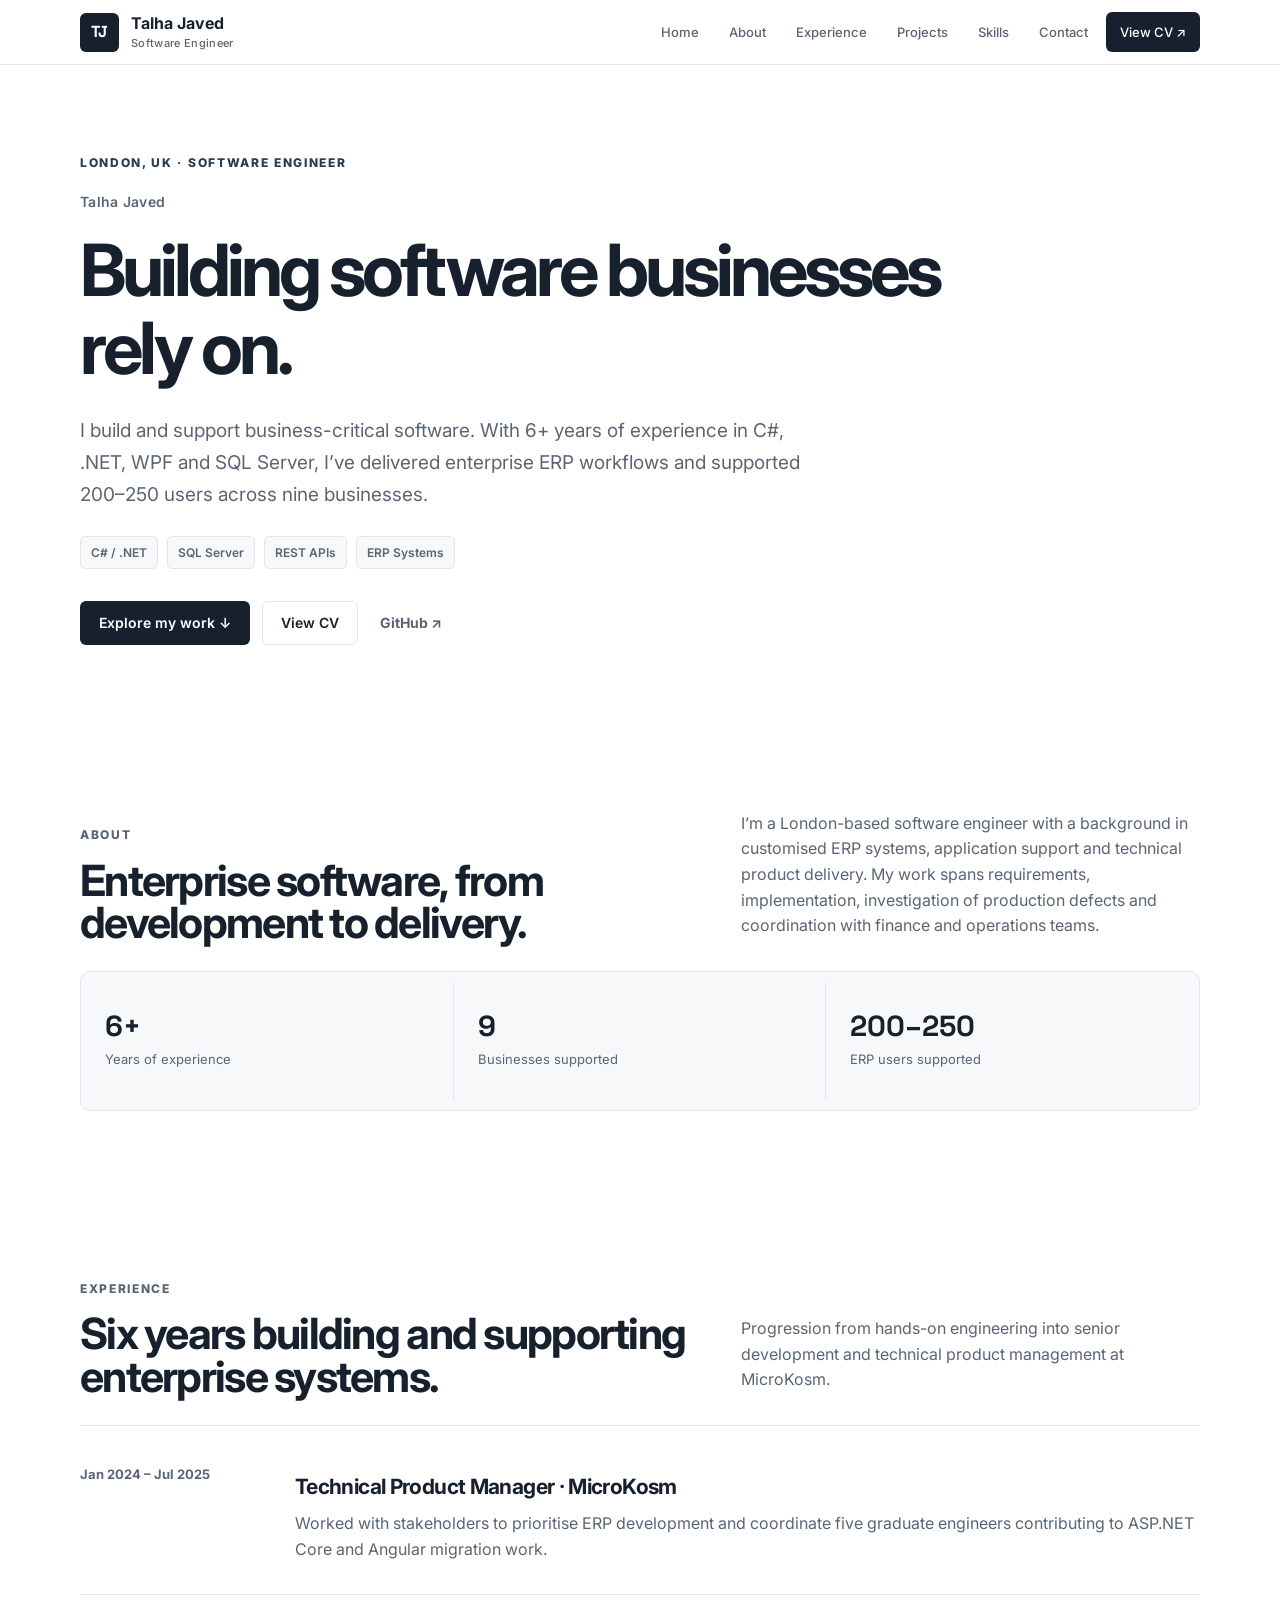
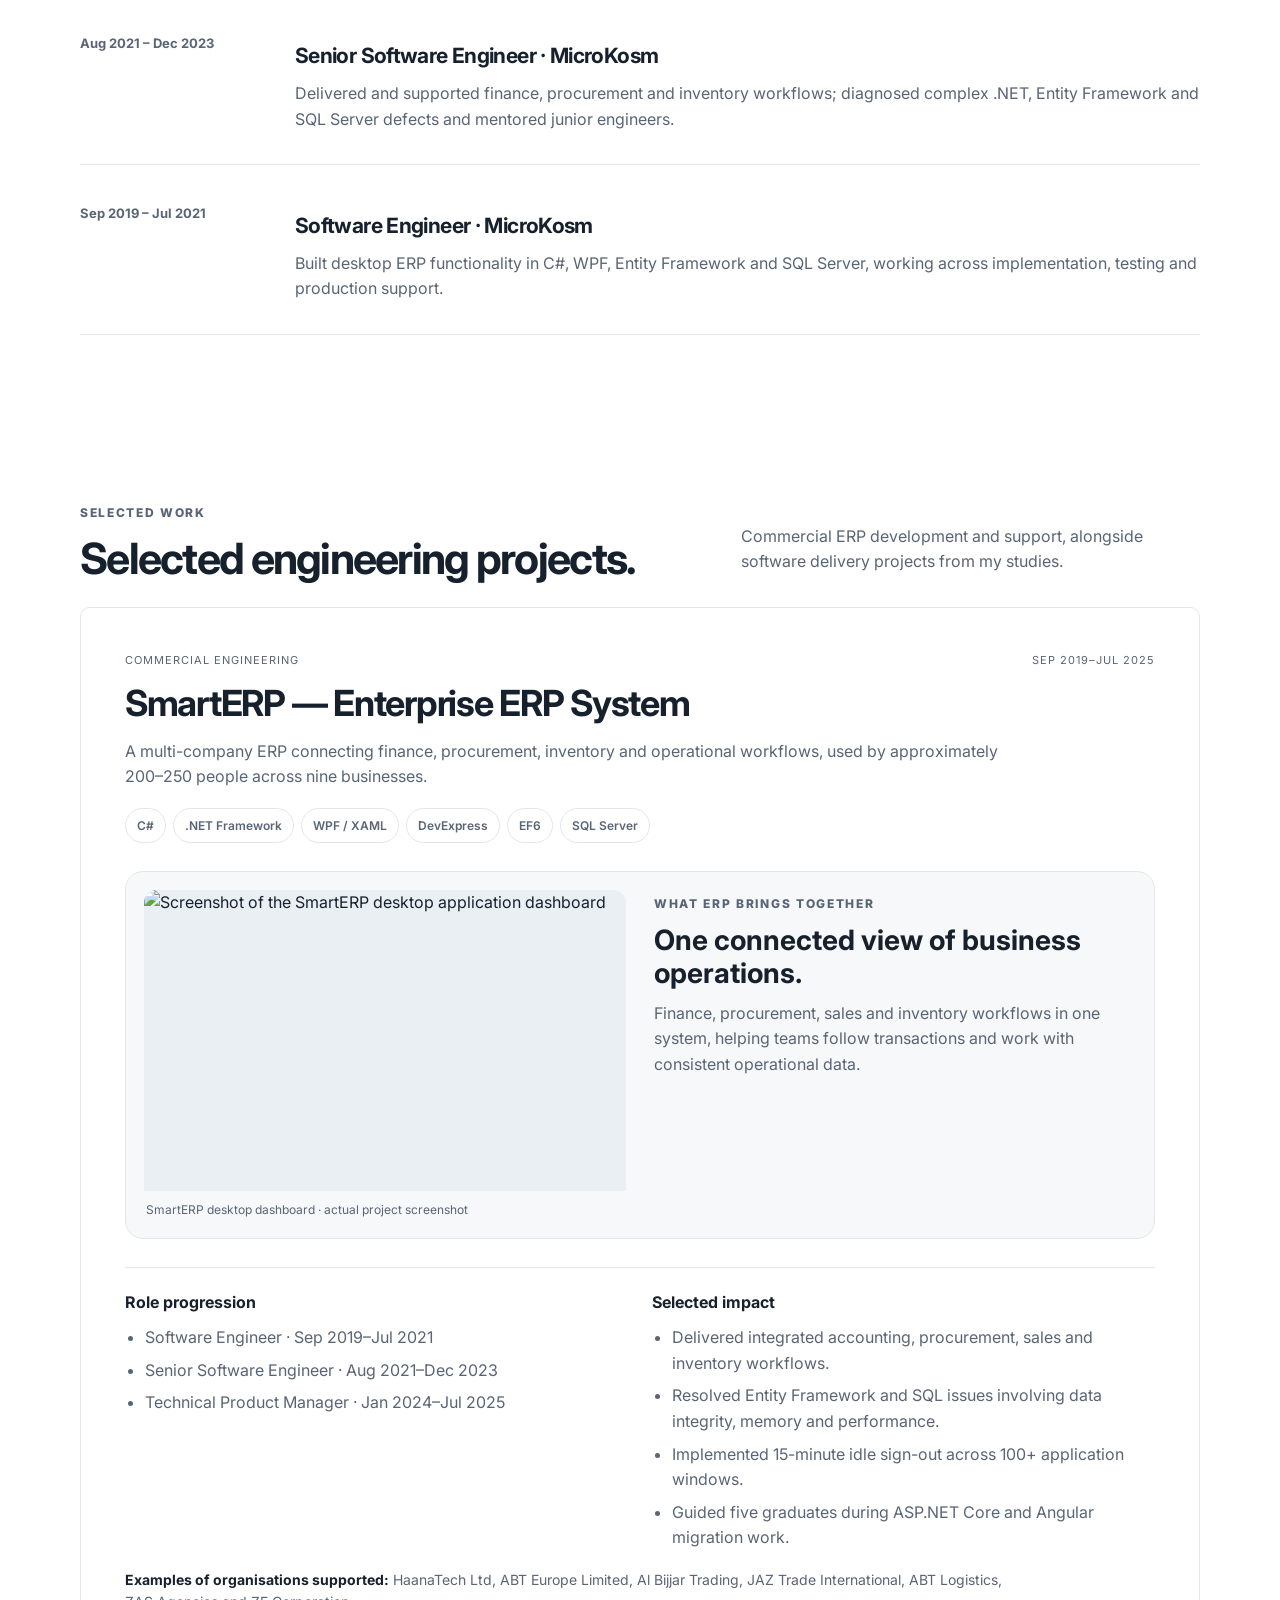
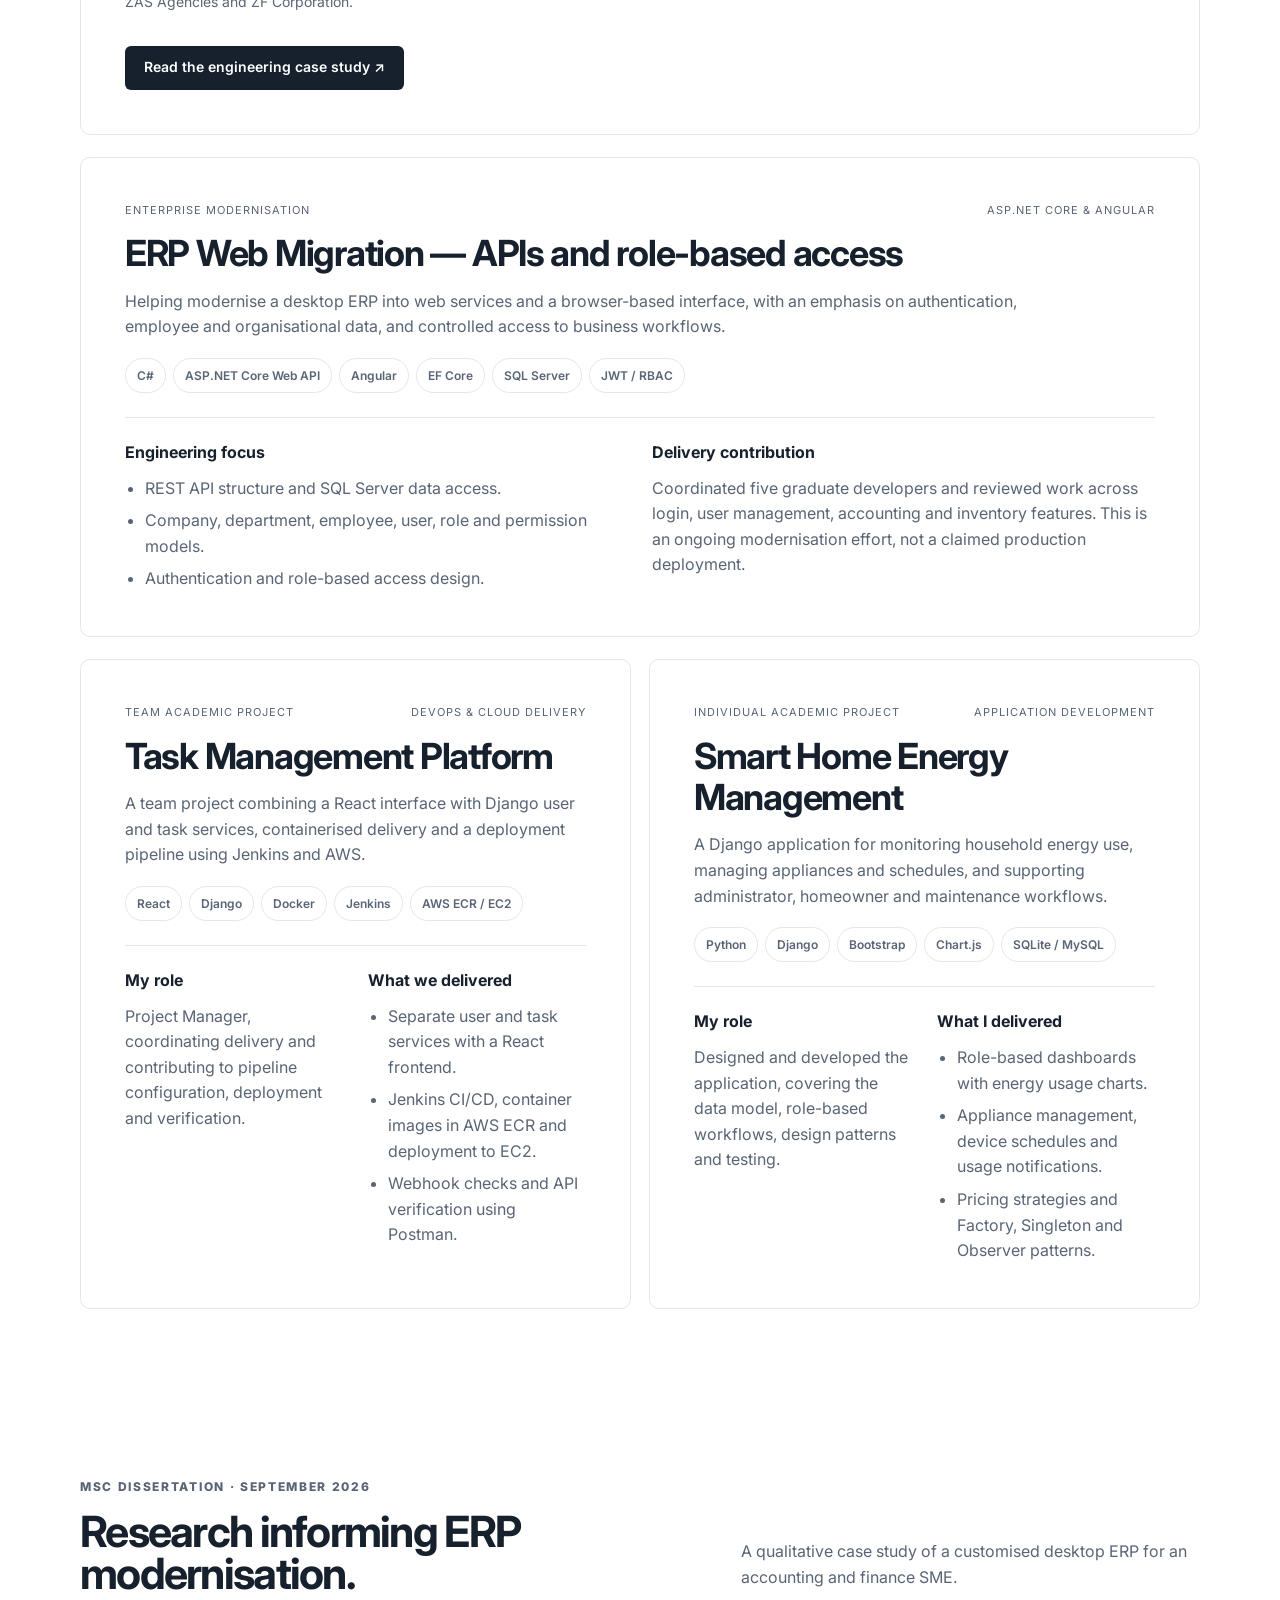
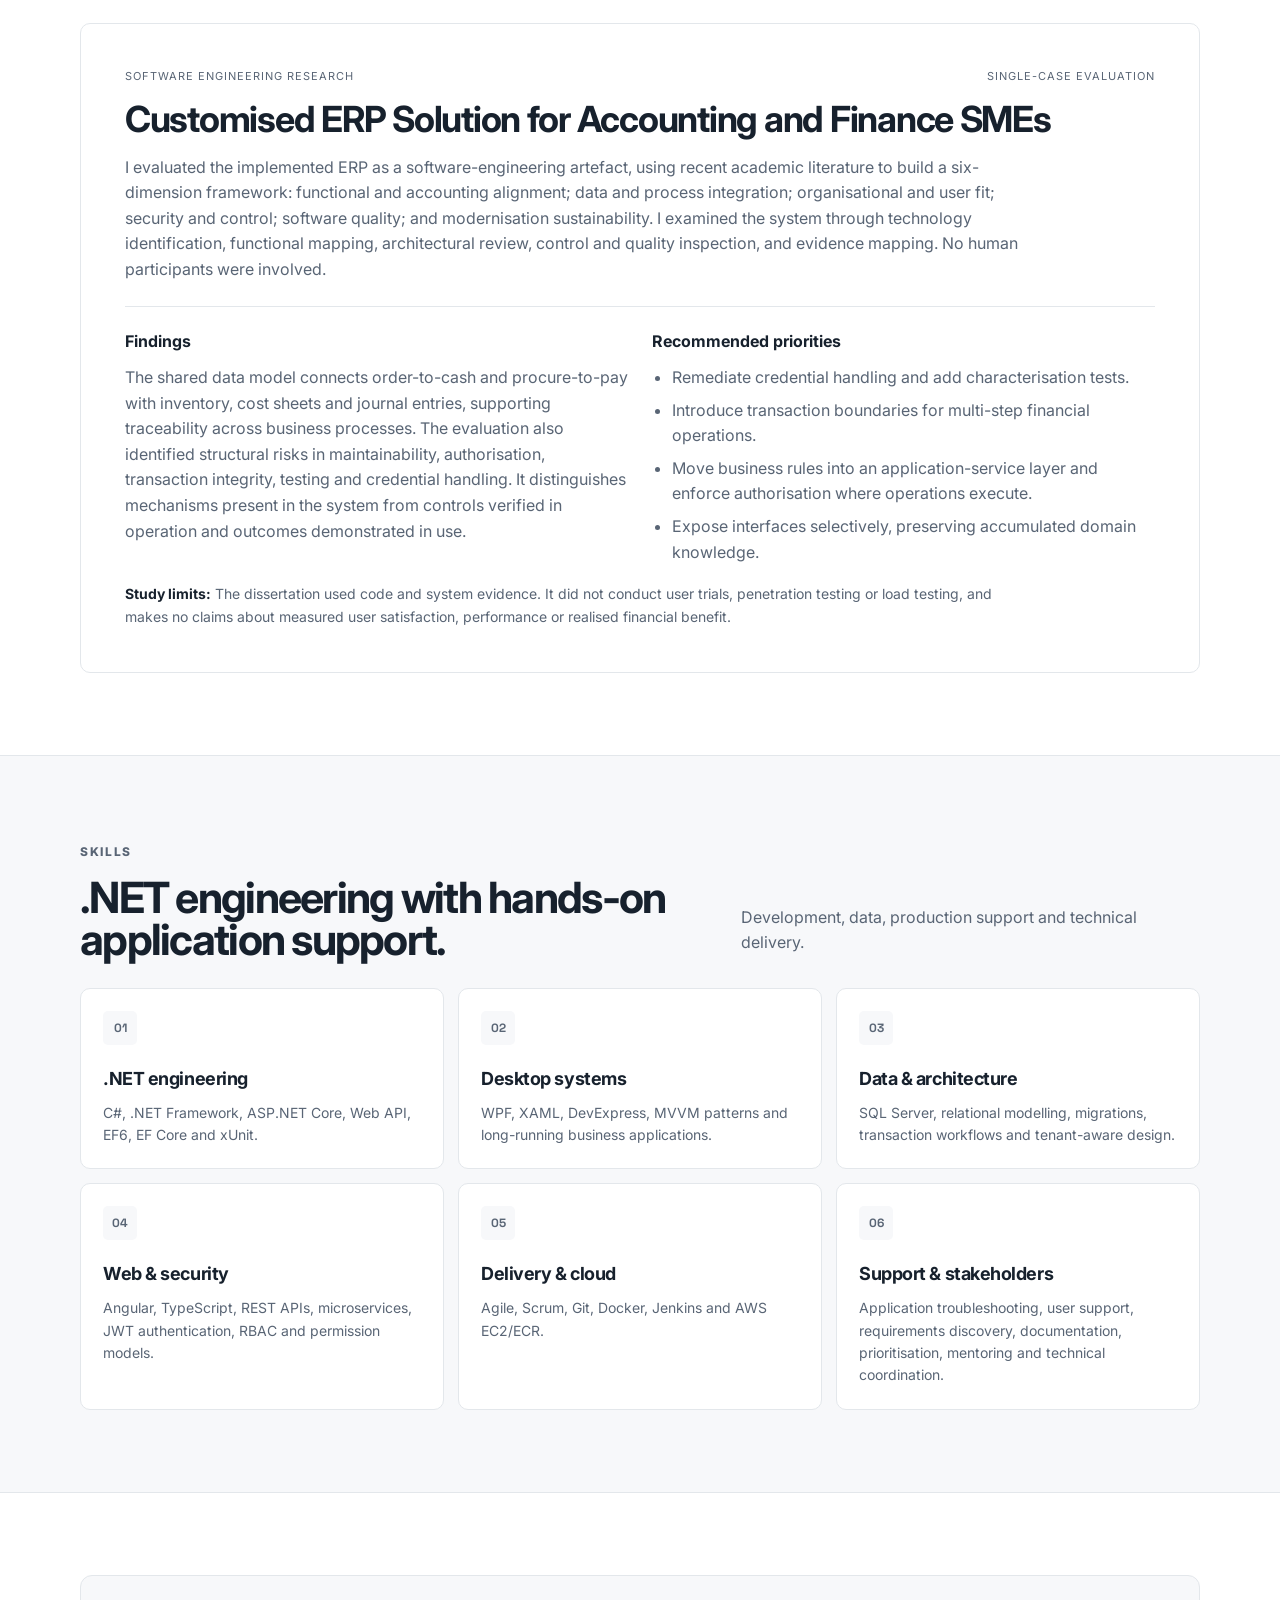
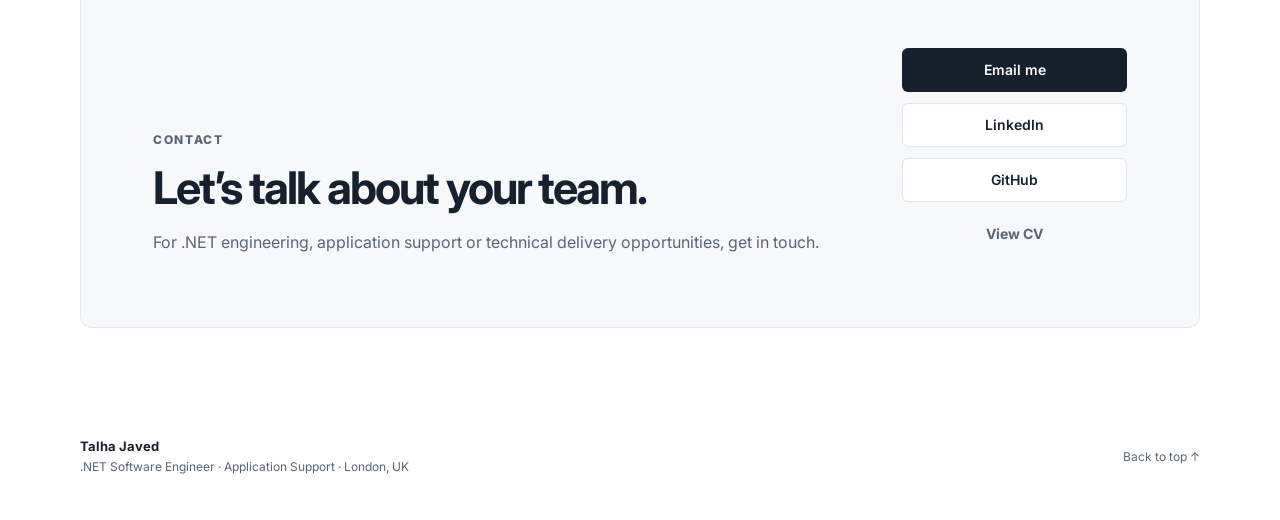
==== docs/index.html @ 6fcb7eaf "Feature ERP web migration as a separate engineering project" ====
<!doctype html>
<html lang="en">
<head>
  <meta charset="utf-8" />
  <meta name="viewport" content="width=device-width, initial-scale=1" />
  <meta name="theme-color" content="#ffffff" />
  <meta name="description" content="Talha Javed is a London-based software engineer with 6+ years in C#, WPF, SQL Server, ERP systems and application support." />
  <meta name="author" content="Talha Javed" />
  <meta property="og:title" content="Talha Javed | Software Engineer | London" />
  <meta property="og:description" content="Software engineering with C#, .NET, SQL Server and ERP systems. Explore Talha Javed’s work and experience." />
  <meta property="og:type" content="website" />
  <meta property="og:url" content="https://talhajavedawan.github.io/portfolio/" />
  <meta name="twitter:card" content="summary" />
  <meta name="twitter:title" content="Talha Javed | Software Engineer" />
  <meta name="twitter:description" content="London-based software engineer with C#, .NET, SQL Server, ERP and application support experience." />
  <link rel="canonical" href="https://talhajavedawan.github.io/portfolio/" />
  <link rel="preconnect" href="https://fonts.googleapis.com" />
  <link rel="preconnect" href="https://fonts.gstatic.com" crossorigin />
  <link href="https://fonts.googleapis.com/css2?family=Inter:wght@400;500;600;700;800&family=Space+Grotesk:wght@600;700&display=swap" rel="stylesheet" />
  <link rel="stylesheet" href="./styles.css" />
  <title>Talha Javed | .NET Software Engineer & Application Support | London</title>
  <style>
    html { scroll-padding-top: 100px; }
    main section[id], article[id] { scroll-margin-top: 100px; }
    .home-hero { grid-template-columns: 1fr; padding-top: 72px; padding-bottom: 72px; min-height: auto; }
    .home-hero h1 { font-size: clamp(48px, 6vw, 76px); line-height: 1.08; }
    .home-hero .intro-name { display:block; color:var(--text); background:none; font-size:inherit; letter-spacing:inherit; margin:0; }
    .one-page-section { padding-block: 82px; }
    .one-page-section > .shell { min-width: 0; }
    .one-page-projects { display:grid; gap:22px; }
    .one-page-project { display:block; min-height:0; padding:clamp(24px,4vw,44px); }
    .one-page-project h3 { font-family:Inter,system-ui,sans-serif; font-size:clamp(25px,3vw,36px); line-height:1.15; letter-spacing:-.035em; margin:14px 0; }
    .one-page-project p { max-width:900px; color:var(--muted); }
    .project-subhead { color:var(--accent); font-size:13px; font-weight:700; text-transform:uppercase; letter-spacing:.08em; }
    .one-page-project .project-stack { margin-top:18px; }
    .erp-feature { display:grid; grid-template-columns:1fr 1fr; align-items:start; gap:28px; margin:28px 0; padding:18px; border:1px solid var(--line); border-radius:18px; background:var(--bg-soft); }
    .erp-feature figure { margin:0; overflow:hidden; border-radius:13px; }
    .erp-feature img { width:100%; aspect-ratio:16/10; object-fit:cover; }
    .erp-feature figcaption { padding:9px 2px 0; color:var(--muted); font-size:12px; }
    .erp-feature figcaption a { color:inherit; text-decoration:underline; }
    .erp-feature h4 { font-family:Inter,system-ui,sans-serif; font-size:clamp(20px,2.4vw,28px); line-height:1.2; margin:8px 0 10px; }
    .project-details { display:grid; grid-template-columns:1fr 1fr; gap:24px; margin-top:24px; padding-top:22px; border-top:1px solid var(--line); }
    .project-details h4 { font-size:16px; margin:0 0 10px; }
    .project-details ul { padding-left:20px; margin:0; color:var(--muted); }
    .project-details li+li { margin-top:7px; }
    .one-page-section .timeline { max-width:none; }
    .one-page-section .timeline-content h3 { margin-top:12px; }
    .one-page-section .client-names { color:var(--muted); font-size:14px; margin-top:18px; }
    .one-page-section .client-names strong { color:var(--text); }
    .one-page-section .section-heading { scroll-margin-top:110px; }
    #skills { border-block:1px solid var(--line); background:var(--bg-soft); }
    @media(max-width:1000px) {
      .home-hero { padding-top:40px; gap:36px; }
      .home-hero .hero-actions .button { flex:0 1 auto; }
      .erp-feature { grid-template-columns:1fr; }
    }
    @media(max-width:820px) {
      .one-page-section { padding-block:64px; }
      .project-details { grid-template-columns:1fr; gap:18px; }
    }
    @media(max-width:620px) {
      .home-hero h1 { font-size:clamp(42px,12vw,60px); }
      .one-page-section { padding-block:54px; }
      .home-hero { padding-block:40px!important; }
      .metrics { grid-template-columns:repeat(2,1fr); }
      .metrics article { border:0!important; }
      .hero-tags { gap:12px; }
    }
    .research-card h3 { max-width: 1100px; }
    .proposal-note { margin-top:22px; padding:16px 18px; border-left:3px solid var(--accent); background:var(--bg-soft); }
    .proposal-note strong { display:block; margin-bottom:5px; }
    .proposal-note p { color:var(--muted); margin:0; }
  </style>
</head>
<body>
  <header class="site-header">
    <nav class="nav shell" aria-label="Primary navigation">
      <a class="brand" href="#top" aria-label="Talha Javed home">
        <span class="brand-mark">TJ</span>
        <span class="brand-copy">Talha Javed<small>Software Engineer</small></span>
      </a>
      <button class="menu-toggle" type="button" aria-label="Open navigation" aria-expanded="false"><span></span><span></span><span></span></button>
      <div class="nav-links">
        <a href="#top" aria-current="page">Home</a>
        <a href="#about">About</a>
        <a href="#experience">Experience</a>
        <a href="#work">Projects</a>
        
        <a href="#skills">Skills</a>
        <a href="#contact">Contact</a>
        <a class="nav-cv" href="./cv/Talha_Javed_CV.pdf" target="_blank" rel="noopener noreferrer">View CV ↗</a>
      </div>
    </nav>
  </header>

  <main id="top">
    <section class="hero shell section home-hero">
      <div class="hero-copy">
        <div class="eyebrow">London, UK · Software Engineer</div>
        <h1><span class="intro-name">Talha Javed</span>Building software businesses rely on.</h1>
        <p class="hero-lead">I build and support business-critical software. With 6+ years of experience in C#, .NET, WPF and SQL Server, I’ve delivered enterprise ERP workflows and supported 200–250 users across nine businesses.</p>
        <div class="hero-tags" aria-label="Core skills"><span>C# / .NET</span><span>SQL Server</span><span>REST APIs</span><span>ERP Systems</span></div>
        <div class="hero-actions">
          <a class="button button-primary" href="#work">Explore my work ↓</a>
          <a class="button button-secondary" href="./cv/Talha_Javed_CV.pdf" target="_blank" rel="noopener noreferrer">View CV</a>
          <a class="text-link" href="https://github.com/talhajavedawan" target="_blank" rel="noopener noreferrer">GitHub ↗</a>
        </div>
      </div>
    </section>


    <section id="about" class="one-page-section section shell">
      <div class="section-heading"><div><span class="kicker">About</span><h2>Enterprise software, from development to delivery.</h2></div><p>I’m a London-based software engineer with a background in customised ERP systems, application support and technical product delivery. My work spans requirements, implementation, investigation of production defects and coordination with finance and operations teams.</p></div>
      <div class="metrics" aria-label="Professional experience"><article><strong>6+</strong><span>Years of experience</span></article><article><strong>9</strong><span>Businesses supported</span></article><article><strong>200–250</strong><span>ERP users supported</span></article></div>
    </section>

    <section id="experience" class="one-page-section section shell">
      <div class="section-heading"><div><span class="kicker">Experience</span><h2>Six years building and supporting enterprise systems.</h2></div><p>Progression from hands-on engineering into senior development and technical product management at MicroKosm.</p></div>
      <div class="timeline"><div class="timeline-item"><div class="timeline-date">Jan 2024 – Jul 2025</div><div class="timeline-content"><h3>Technical Product Manager · MicroKosm</h3><p>Worked with stakeholders to prioritise ERP development and coordinate five graduate engineers contributing to ASP.NET Core and Angular migration work.</p></div></div><div class="timeline-item"><div class="timeline-date">Aug 2021 – Dec 2023</div><div class="timeline-content"><h3>Senior Software Engineer · MicroKosm</h3><p>Delivered and supported finance, procurement and inventory workflows; diagnosed complex .NET, Entity Framework and SQL Server defects and mentored junior engineers.</p></div></div><div class="timeline-item"><div class="timeline-date">Sep 2019 – Jul 2021</div><div class="timeline-content"><h3>Software Engineer · MicroKosm</h3><p>Built desktop ERP functionality in C#, WPF, Entity Framework and SQL Server, working across implementation, testing and production support.</p></div></div></div>
    </section>

    <section id="work" class="one-page-section section shell">
      <div class="section-heading">
        <div><span class="kicker">Selected work</span><h2>Selected engineering projects.</h2></div>
        <p>Commercial ERP development and support, alongside software delivery projects from my studies.</p>
      </div>
      <div class="one-page-projects">
        <article id="smart-erp" class="project-card one-page-project">
          <div class="project-meta"><span>Commercial engineering</span><span>Sep 2019–Jul 2025</span></div>
          <h3>SmartERP — Enterprise ERP System</h3>
          <p>A multi-company ERP connecting finance, procurement, inventory and operational workflows, used by approximately 200–250 people across nine businesses.</p>
          <div class="project-stack"><span>C#</span><span>.NET Framework</span><span>WPF / XAML</span><span>DevExpress</span><span>EF6</span><span>SQL Server</span></div>
          <div class="erp-feature">
            <figure>
              <img src="./images/MainDashboard.PNG" alt="Screenshot of the SmartERP desktop application dashboard" loading="lazy" />
              <figcaption>SmartERP desktop dashboard · actual project screenshot</figcaption>
            </figure>
            <div><span class="kicker">What ERP brings together</span><h4>One connected view of business operations.</h4><p>Finance, procurement, sales and inventory workflows in one system, helping teams follow transactions and work with consistent operational data.</p></div>
          </div>
          <div class="project-details">
            <div><h4>Role progression</h4><ul><li>Software Engineer · Sep 2019–Jul 2021</li><li>Senior Software Engineer · Aug 2021–Dec 2023</li><li>Technical Product Manager · Jan 2024–Jul 2025</li></ul></div>
            <div><h4>Selected impact</h4><ul><li>Delivered integrated accounting, procurement, sales and inventory workflows.</li><li>Resolved Entity Framework and SQL issues involving data integrity, memory and performance.</li><li>Implemented 15-minute idle sign-out across 100+ application windows.</li><li>Guided five graduates during ASP.NET Core and Angular migration work.</li></ul></div>
          </div>
          <p class="client-names"><strong>Examples of organisations supported:</strong> HaanaTech Ltd, ABT Europe Limited, Al Bijjar Trading, JAZ Trade International, ABT Logistics, ZAS Agencies and ZF Corporation.</p>
          <div class="hero-actions"><a class="button button-primary" href="https://github.com/talhajavedawan/portfolio/blob/main/docs/CASE-STUDY.md" target="_blank" rel="noopener noreferrer">Read the engineering case study ↗</a></div>
        </article>

        <article class="project-card one-page-project">
          <div class="project-meta"><span>Enterprise modernisation</span><span>ASP.NET Core &amp; Angular</span></div>
          <h3>ERP Web Migration — APIs and role-based access</h3>
          <p>Helping modernise a desktop ERP into web services and a browser-based interface, with an emphasis on authentication, employee and organisational data, and controlled access to business workflows.</p>
          <div class="project-stack"><span>C#</span><span>ASP.NET Core Web API</span><span>Angular</span><span>EF Core</span><span>SQL Server</span><span>JWT / RBAC</span></div>
          <div class="project-details"><div><h4>Engineering focus</h4><ul><li>REST API structure and SQL Server data access.</li><li>Company, department, employee, user, role and permission models.</li><li>Authentication and role-based access design.</li></ul></div><div><h4>Delivery contribution</h4><p>Coordinated five graduate developers and reviewed work across login, user management, accounting and inventory features. This is an ongoing modernisation effort, not a claimed production deployment.</p></div></div>
        </article>
        <div class="project-grid">
          <article class="project-card one-page-project">
            <div class="project-meta"><span>Team academic project</span><span>DevOps & cloud delivery</span></div>
            <h3>Task Management Platform</h3>
            <p>A team project combining a React interface with Django user and task services, containerised delivery and a deployment pipeline using Jenkins and AWS.</p>
            <div class="project-stack"><span>React</span><span>Django</span><span>Docker</span><span>Jenkins</span><span>AWS ECR / EC2</span></div>
            <div class="project-details"><div><h4>My role</h4><p>Project Manager, coordinating delivery and contributing to pipeline configuration, deployment and verification.</p></div><div><h4>What we delivered</h4><ul><li>Separate user and task services with a React frontend.</li><li>Jenkins CI/CD, container images in AWS ECR and deployment to EC2.</li><li>Webhook checks and API verification using Postman.</li></ul></div></div>
          </article>
          <article class="project-card one-page-project">
            <div class="project-meta"><span>Individual academic project</span><span>Application development</span></div>
            <h3>Smart Home Energy Management</h3>
            <p>A Django application for monitoring household energy use, managing appliances and schedules, and supporting administrator, homeowner and maintenance workflows.</p>
            <div class="project-stack"><span>Python</span><span>Django</span><span>Bootstrap</span><span>Chart.js</span><span>SQLite / MySQL</span></div>
            <div class="project-details"><div><h4>My role</h4><p>Designed and developed the application, covering the data model, role-based workflows, design patterns and testing.</p></div><div><h4>What I delivered</h4><ul><li>Role-based dashboards with energy usage charts.</li><li>Appliance management, device schedules and usage notifications.</li><li>Pricing strategies and Factory, Singleton and Observer patterns.</li></ul></div></div>
          </article>
        </div>
      </div>
    </section>

    <section id="research" class="one-page-section section shell">
      <div class="section-heading">
        <div><span class="kicker">MSc dissertation · September 2026</span><h2>Research informing ERP modernisation.</h2></div>
        <p>A qualitative case study of a customised desktop ERP for an accounting and finance SME.</p>
      </div>
      <article class="project-card one-page-project research-card">
        <div class="project-meta"><span>Software engineering research</span><span>Single-case evaluation</span></div>
        <h3>Customised ERP Solution for Accounting and Finance SMEs</h3>
        <p>I evaluated the implemented ERP as a software-engineering artefact, using recent academic literature to build a six-dimension framework: functional and accounting alignment; data and process integration; organisational and user fit; security and control; software quality; and modernisation sustainability. I examined the system through technology identification, functional mapping, architectural review, control and quality inspection, and evidence mapping. No human participants were involved.</p>
        <div class="project-details">
          <div><h4>Findings</h4><p>The shared data model connects order-to-cash and procure-to-pay with inventory, cost sheets and journal entries, supporting traceability across business processes. The evaluation also identified structural risks in maintainability, authorisation, transaction integrity, testing and credential handling. It distinguishes mechanisms present in the system from controls verified in operation and outcomes demonstrated in use.</p></div>
          <div><h4>Recommended priorities</h4><ul><li>Remediate credential handling and add characterisation tests.</li><li>Introduce transaction boundaries for multi-step financial operations.</li><li>Move business rules into an application-service layer and enforce authorisation where operations execute.</li><li>Expose interfaces selectively, preserving accumulated domain knowledge.</li></ul></div>
        </div>
        <p class="client-names"><strong>Study limits:</strong> The dissertation used code and system evidence. It did not conduct user trials, penetration testing or load testing, and makes no claims about measured user satisfaction, performance or realised financial benefit.</p>
      </article>
    </section>

    <section id="skills" class="one-page-section section skills-section">
      <div class="shell">
        <div class="section-heading"><div><span class="kicker">Skills</span><h2>.NET engineering with hands-on application support.</h2></div><p>Development, data, production support and technical delivery.</p></div>
        <div class="skills-grid">
          <article class="skill-card"><span>01</span><h3>.NET engineering</h3><p>C#, .NET Framework, ASP.NET Core, Web API, EF6, EF Core and xUnit.</p></article>
          <article class="skill-card"><span>02</span><h3>Desktop systems</h3><p>WPF, XAML, DevExpress, MVVM patterns and long-running business applications.</p></article>
          <article class="skill-card"><span>03</span><h3>Data & architecture</h3><p>SQL Server, relational modelling, migrations, transaction workflows and tenant-aware design.</p></article>
          <article class="skill-card"><span>04</span><h3>Web & security</h3><p>Angular, TypeScript, REST APIs, microservices, JWT authentication, RBAC and permission models.</p></article>
          <article class="skill-card"><span>05</span><h3>Delivery & cloud</h3><p>Agile, Scrum, Git, Docker, Jenkins and AWS EC2/ECR.</p></article>
          <article class="skill-card"><span>06</span><h3>Support & stakeholders</h3><p>Application troubleshooting, user support, requirements discovery, documentation, prioritisation, mentoring and technical coordination.</p></article>
        </div>
      </div>
    </section>

    <section id="contact" class="one-page-section section shell contact-section">
      <div class="contact-card">
        <div><span class="kicker">Contact</span><h2>Let’s talk about your team.</h2><p>For .NET engineering, application support or technical delivery opportunities, get in touch.</p></div>
        <div class="contact-actions">
          <a class="button button-primary" href="mailto:talhajavedawan7@gmail.com">Email me</a>
          <a class="button button-secondary" href="https://www.linkedin.com/in/talha-javed-013319173/" target="_blank" rel="noopener noreferrer">LinkedIn</a>
          <a class="button button-secondary" href="https://github.com/talhajavedawan" target="_blank" rel="noopener noreferrer">GitHub</a>
          <a class="text-link" href="./cv/Talha_Javed_CV.pdf" target="_blank" rel="noopener noreferrer">View CV</a>
        </div>
      </div>
    </section>
  </main>
  <footer class="site-footer shell"><div><strong>Talha Javed</strong><span>.NET Software Engineer · Application Support · London, UK</span></div><a href="#top">Back to top ↑</a></footer>
  <script src="./script.js"></script>
</body>
</html>
---- docs/styles.css ----
:root {
  --bg: #07111f;
  --bg-soft: #0b1626;
  --panel: rgba(16, 28, 47, 0.72);
  --panel-solid: #101c2f;
  --text: #f6f8fb;
  --muted: #9ca9ba;
  --line: rgba(255, 255, 255, 0.1);
  --accent: #73e5c2;
  --accent-2: #7bb7ff;
  --accent-3: #b59cff;
  --shadow: 0 24px 80px rgba(0, 0, 0, 0.36);
  --radius-xl: 30px;
  --radius-lg: 22px;
  --radius-md: 16px;
  --shell: 1600px;
}

html[data-theme="light"] {
  --bg: #f4f7fb;
  --bg-soft: #eaf0f7;
  --panel: rgba(255, 255, 255, 0.74);
  --panel-solid: #ffffff;
  --text: #102033;
  --muted: #5d6c7e;
  --line: rgba(16, 32, 51, 0.11);
  --accent: #0f9f80;
  --accent-2: #276ec9;
  --accent-3: #7858d7;
  --shadow: 0 22px 70px rgba(44, 72, 108, 0.16);
}

* { box-sizing: border-box; }
html { scroll-behavior: smooth; }
body {
  margin: 0;
  color: var(--text);
  background:
    radial-gradient(circle at 10% -10%, rgba(115, 229, 194, 0.08), transparent 32%),
    radial-gradient(circle at 100% 10%, rgba(123, 183, 255, 0.08), transparent 32%),
    var(--bg);
  font-family: Inter, system-ui, -apple-system, BlinkMacSystemFont, "Segoe UI", sans-serif;
  line-height: 1.6;
  overflow-x: hidden;
}

::selection { background: var(--accent); color: #07111f; }
a { color: inherit; text-decoration: none; }
button, input, textarea { font: inherit; }
img { max-width: 100%; display: block; }
button { color: inherit; }

.shell { width: min(calc(100% - clamp(40px, 6vw, 96px)), var(--shell)); margin-inline: auto; }
.section { padding: 112px 0; }

.page-glow {
  position: fixed;
  width: 420px;
  height: 420px;
  border-radius: 999px;
  filter: blur(90px);
  opacity: .12;
  pointer-events: none;
  z-index: -1;
}
.page-glow-one { top: 12vh; left: -180px; background: var(--accent); }
.page-glow-two { top: 52vh; right: -220px; background: var(--accent-2); }

.site-header {
  position: sticky;
  top: 0;
  z-index: 50;
  padding: 14px 0;
  background: linear-gradient(to bottom, rgba(7, 17, 31, .88), rgba(7, 17, 31, .52), transparent);
  backdrop-filter: blur(14px);
}
.nav {
  min-height: 64px;
  display: flex;
  align-items: center;
  justify-content: space-between;
  gap: 28px;
  border: 1px solid var(--line);
  border-radius: 18px;
  padding: 10px 12px 10px 14px;
  background: color-mix(in srgb, var(--panel-solid) 76%, transparent);
  box-shadow: 0 8px 34px rgba(0,0,0,.08);
}
.brand { display: inline-flex; align-items: center; gap: 12px; min-width: 190px; }
.brand-mark {
  width: 39px;
  height: 39px;
  display: grid;
  place-items: center;
  border-radius: 12px;
  color: #06111c;
  background: linear-gradient(135deg, var(--accent), var(--accent-2));
  font-family: "Space Grotesk", sans-serif;
  font-weight: 800;
  letter-spacing: -.04em;
}
.brand-copy { display: flex; flex-direction: column; font-weight: 700; line-height: 1.1; }
.brand-copy small { color: var(--muted); margin-top: 5px; font-size: 11px; font-weight: 500; letter-spacing: .03em; }
.nav-links { display: flex; align-items: center; gap: 6px; }
.nav-links > a {
  padding: 10px 12px;
  border-radius: 10px;
  color: var(--muted);
  font-size: 14px;
  font-weight: 600;
  transition: .2s ease;
}
.nav-links > a:hover { color: var(--text); background: var(--panel); }
.menu-toggle {
  border: 1px solid var(--line);
  background: var(--panel);
  cursor: pointer;
}
.menu-toggle { display: none; width: 42px; height: 42px; border-radius: 12px; padding: 11px; }
.menu-toggle span { display: block; height: 2px; background: currentColor; margin: 4px 0; border-radius: 2px; }

.hero {
  min-height: calc(100vh - 92px);
  display: grid;
  grid-template-columns: 1.05fr .95fr;
  align-items: center;
  gap: 76px;
  padding-top: 72px;
  padding-bottom: 84px;
}
.eyebrow, .kicker {
  text-transform: uppercase;
  letter-spacing: .14em;
  font-size: 12px;
  font-weight: 800;
  color: var(--accent);
}
.eyebrow { display: inline-flex; align-items: center; gap: 9px; margin-bottom: 22px; }
.status-dot {
  width: 8px; height: 8px; border-radius: 50%; background: var(--accent);
  box-shadow: 0 0 0 6px color-mix(in srgb, var(--accent) 15%, transparent);
}
.hero h1, .section-heading h2, .contact-card h2 {
  font-family: "Space Grotesk", Inter, sans-serif;
  letter-spacing: -.045em;
  line-height: .98;
  margin: 0;
}
.hero h1 { font-size: clamp(48px, 6.4vw, 82px); max-width: 780px; }
.hero h1 span { color: transparent; background: linear-gradient(110deg, var(--accent), var(--accent-2) 55%, var(--accent-3)); background-clip: text; -webkit-background-clip: text; }
.hero-lead { max-width: 650px; color: var(--muted); font-size: 18px; margin: 28px 0 24px; }
.hero-tags { display: flex; flex-wrap: wrap; gap: 9px; }
.hero-tags span, .project-stack span, .role-tag {
  border: 1px solid var(--line);
  background: var(--panel);
  border-radius: 999px;
  padding: 7px 11px;
  color: var(--muted);
  font-size: 12px;
  font-weight: 600;
}
.hero-actions { display: flex; align-items: center; flex-wrap: wrap; gap: 12px; margin-top: 32px; }
.button {
  min-height: 48px;
  display: inline-flex;
  align-items: center;
  justify-content: center;
  gap: 10px;
  padding: 0 18px;
  border-radius: 13px;
  border: 1px solid var(--line);
  font-size: 14px;
  font-weight: 750;
  transition: transform .2s ease, border-color .2s ease, background .2s ease;
}
.button:hover { transform: translateY(-2px); }
.button-primary { color: #05111c; background: linear-gradient(135deg, var(--accent), color-mix(in srgb, var(--accent-2) 75%, white)); border-color: transparent; }
.button-secondary { background: var(--panel); }
.button-secondary:hover { border-color: color-mix(in srgb, var(--accent) 55%, var(--line)); }
.text-link { color: var(--muted); font-weight: 700; font-size: 14px; padding: 10px; }
.text-link:hover { color: var(--text); }
.full { width: 100%; }

.hero-visual { position: relative; }
.visual-card {
  position: relative;
  border: 1px solid var(--line);
  border-radius: var(--radius-xl);
  background: var(--panel);
  overflow: hidden;
  box-shadow: var(--shadow);
  transform: perspective(1200px) rotateY(-4deg) rotateX(2deg);
}
.visual-card::after { content: ""; position: absolute; inset: 0; pointer-events: none; background: linear-gradient(150deg, rgba(255,255,255,.08), transparent 30%, transparent 72%, rgba(115,229,194,.06)); }
.visual-topbar { height: 46px; display: flex; align-items: center; gap: 7px; padding: 0 14px; border-bottom: 1px solid var(--line); }
.visual-topbar > span { width: 8px; height: 8px; border-radius: 50%; background: var(--line); }
.visual-topbar small { margin-left: auto; color: var(--muted); font-size: 11px; }
.visual-card img { width: 100%; min-height: 310px; object-fit: cover; object-position: center top; }
.visual-caption { display: flex; justify-content: space-between; align-items: center; gap: 14px; padding: 18px 20px 20px; }
.visual-caption div { display: flex; flex-direction: column; }
.visual-caption strong { font-size: 14px; }
.visual-caption span { color: var(--muted); font-size: 12px; margin-top: 2px; }
.visual-caption a { width: 38px; height: 38px; display: grid; place-items: center; border-radius: 11px; border: 1px solid var(--line); }
.floating-chip { position: absolute; z-index: 2; padding: 10px 13px; border-radius: 12px; border: 1px solid var(--line); background: color-mix(in srgb, var(--panel-solid) 90%, transparent); box-shadow: 0 12px 30px rgba(0,0,0,.2); font-size: 12px; font-weight: 700; }
.chip-one { left: -28px; bottom: 90px; }
.chip-two { right: -22px; top: 74px; }

.metrics {
  display: grid;
  grid-template-columns: repeat(3, 1fr);
  border: 1px solid var(--line);
  border-radius: var(--radius-lg);
  overflow: hidden;
  background: var(--panel);
}
.metrics article { padding: 24px 26px; min-height: 118px; display: flex; flex-direction: column; justify-content: center; border-right: 1px solid var(--line); }
.metrics article:last-child { border-right: 0; }
.metrics strong { font-family: "Space Grotesk"; font-size: 28px; line-height: 1; }
.metrics span { color: var(--muted); font-size: 12px; margin-top: 9px; }

.section-heading { display: grid; grid-template-columns: 1fr .75fr; align-items: end; gap: 50px; margin-bottom: 48px; }
.section-heading h2 { font-size: clamp(38px, 4.6vw, 62px); margin-top: 12px; max-width: 760px; }
.section-heading > p { color: var(--muted); margin: 0 0 4px; max-width: 540px; }

.project-grid { display: grid; grid-template-columns: repeat(2, 1fr); gap: 18px; }
.project-card {
  position: relative;
  border: 1px solid var(--line);
  border-radius: var(--radius-lg);
  padding: 30px;
  background: var(--panel);
  min-height: 315px;
  display: flex;
  flex-direction: column;
  transition: transform .25s ease, border-color .25s ease;
}
.project-card:hover { transform: translateY(-4px); border-color: color-mix(in srgb, var(--accent) 38%, var(--line)); }
.project-card-link::after { content: ""; position: absolute; inset: 0; border-radius: var(--radius-lg); }
.project-card-link:focus-visible { outline: 2px solid var(--accent); outline-offset: 4px; }
.project-card:has(.project-card-link) { cursor: pointer; }
.project-links { position: relative; z-index: 1; }
.project-featured { grid-row: span 2; min-height: 648px; background: linear-gradient(145deg, color-mix(in srgb, var(--accent) 10%, var(--panel-solid)), var(--panel)); }
.project-meta { display: flex; justify-content: space-between; gap: 10px; color: var(--muted); font-size: 11px; text-transform: uppercase; letter-spacing: .09em; }
.project-card h3 { font-family: "Space Grotesk"; font-size: clamp(30px, 4vw, 52px); line-height: 1; margin: auto 0 18px; letter-spacing: -.04em; }
.project-card p { color: var(--muted); margin: 0; max-width: 620px; }
.project-stack { display: flex; flex-wrap: wrap; gap: 7px; margin-top: 24px; }
.project-links { display: flex; gap: 24px; margin-top: 30px; font-size: 13px; font-weight: 700; }
.project-links a:hover { color: var(--accent); }

.smart-section, .skills-section { position: relative; border-block: 1px solid var(--line); background: color-mix(in srgb, var(--bg-soft) 65%, transparent); }
.smart-layout { display: grid; grid-template-columns: 1.15fr .85fr; gap: 22px; align-items: start; }
.smart-story { border-top: 1px solid var(--line); }
.story-block { display: grid; grid-template-columns: 60px 1fr; gap: 22px; padding: 30px 0; border-bottom: 1px solid var(--line); }
.story-number { color: var(--accent); font-family: "Space Grotesk"; font-size: 13px; }
.story-block h3 { font-size: 20px; margin: 0 0 8px; }
.story-block p { color: var(--muted); margin: 0; }
.impact-card { position: sticky; top: 112px; border: 1px solid var(--line); border-radius: var(--radius-lg); padding: 26px; background: var(--panel); }
.impact-card ul { list-style: none; padding: 0; margin: 22px 0 26px; }
.impact-card li { padding: 16px 0; border-bottom: 1px solid var(--line); }
.impact-card li:first-child { padding-top: 0; }
.impact-card li:last-child { border-bottom: 0; }
.impact-card strong, .impact-card span { display: block; }
.impact-card strong { font-size: 14px; }
.impact-card span { color: var(--muted); font-size: 12px; margin-top: 4px; }

.gallery-heading { display: flex; align-items: end; justify-content: space-between; gap: 30px; margin: 84px 0 24px; }
.gallery-heading h3 { font-family: "Space Grotesk"; font-size: 34px; letter-spacing: -.035em; margin: 7px 0 0; }
.gallery-heading p { color: var(--muted); font-size: 13px; margin: 0; }
.gallery { display: grid; grid-template-columns: repeat(2, 1fr); gap: 14px; }
.gallery-item {
  position: relative;
  min-height: 320px;
  overflow: hidden;
  padding: 0;
  border: 1px solid var(--line);
  border-radius: 20px;
  background: var(--panel-solid);
  cursor: zoom-in;
  text-align: left;
}
.gallery-wide { grid-column: 1 / -1; min-height: 460px; }
.gallery-item img { width: 100%; height: 100%; min-height: inherit; object-fit: cover; object-position: top center; transition: transform .4s ease; }
.gallery-item::after { content: ""; position: absolute; inset: 40% 0 0; background: linear-gradient(transparent, rgba(0,0,0,.72)); pointer-events: none; }
.gallery-item > span { position: absolute; z-index: 2; left: 22px; right: 22px; bottom: 20px; display: flex; justify-content: space-between; align-items: end; gap: 20px; color: #fff; }
.gallery-item strong, .gallery-item small { display: block; }
.gallery-item small { opacity: .7; margin-top: 3px; }
.gallery-item:hover img { transform: scale(1.025); }

.timeline { max-width: 960px; margin: 0 auto; }
.timeline-item { display: grid; grid-template-columns: 180px 1fr; gap: 36px; padding: 32px 0; border-top: 1px solid var(--line); }
.timeline-item:last-child { border-bottom: 1px solid var(--line); }
.timeline-date { color: var(--muted); font-size: 13px; font-weight: 700; padding-top: 6px; }
.timeline-content h3 { font-family: "Space Grotesk"; font-size: 28px; letter-spacing: -.03em; margin: 14px 0 8px; }
.timeline-content p { color: var(--muted); margin: 0; }

.skills-grid { display: grid; grid-template-columns: repeat(3, 1fr); gap: 14px; }
.skill-card { min-height: 250px; border: 1px solid var(--line); border-radius: 20px; padding: 24px; background: var(--panel); }
.skill-card > span { display: inline-grid; place-items: center; width: 34px; height: 34px; border-radius: 10px; background: color-mix(in srgb, var(--accent) 12%, transparent); color: var(--accent); font: 700 12px "Space Grotesk"; }
.skill-card h3 { font-family: "Space Grotesk"; font-size: 23px; letter-spacing: -.025em; margin: 72px 0 9px; }
.skill-card p { color: var(--muted); margin: 0; font-size: 14px; }

.principles { padding-top: 80px; padding-bottom: 80px; }
.quote-card { border: 1px solid var(--line); border-radius: var(--radius-xl); background: linear-gradient(140deg, color-mix(in srgb, var(--accent-3) 7%, var(--panel)), var(--panel)); padding: clamp(32px, 6vw, 72px); }
.quote-card blockquote { font-family: "Space Grotesk"; font-size: clamp(30px, 4.4vw, 56px); line-height: 1.08; letter-spacing: -.04em; margin: 22px 0; max-width: 1050px; }
.quote-card p { color: var(--muted); max-width: 670px; margin: 0; }

.contact-section { padding-top: 80px; }
.contact-card { display: grid; grid-template-columns: 1fr 330px; gap: 60px; align-items: end; border-radius: var(--radius-xl); padding: clamp(34px, 6vw, 72px); color: #07111f; background: linear-gradient(130deg, #74e4c3 0%, #9bd7ff 50%, #c1b4ff 100%); box-shadow: var(--shadow); }
.contact-card .kicker { color: rgba(7,17,31,.62); }
.contact-card h2 { font-size: clamp(38px, 5vw, 66px); margin-top: 14px; }
.contact-card p { max-width: 720px; color: rgba(7,17,31,.68); margin: 20px 0 0; }
.contact-actions { display: flex; flex-direction: column; gap: 11px; }
.contact-card .button-primary { background: #07111f; color: white; }
.contact-card .button-secondary { background: rgba(255,255,255,.35); border-color: rgba(7,17,31,.16); }
.contact-card .text-link { color: rgba(7,17,31,.7); text-align: center; }

.site-footer { display: flex; justify-content: space-between; gap: 30px; align-items: center; padding: 26px 0 44px; color: var(--muted); font-size: 12px; }
.site-footer > div { display: flex; flex-direction: column; }
.site-footer strong { color: var(--text); font-size: 13px; }
.site-footer p { margin: 0; }

.lightbox {
  width: min(94vw, 1240px);
  max-height: 90vh;
  padding: 0;
  border: 1px solid var(--line);
  border-radius: 20px;
  background: var(--panel-solid);
  color: var(--text);
  overflow: hidden;
  box-shadow: var(--shadow);
}
.lightbox::backdrop { background: rgba(0,0,0,.82); backdrop-filter: blur(8px); }
.lightbox img { width: 100%; max-height: 78vh; object-fit: contain; background: #05090f; }
.lightbox p { margin: 0; padding: 14px 18px 18px; color: var(--muted); font-size: 13px; }
.lightbox-close { position: absolute; top: 12px; right: 12px; z-index: 3; width: 40px; height: 40px; border: 1px solid rgba(255,255,255,.18); border-radius: 12px; background: rgba(0,0,0,.58); color: white; font-size: 25px; cursor: pointer; }

.reveal { opacity: 0; transform: translateY(18px); transition: opacity .65s ease, transform .65s ease; }
.reveal.is-visible { opacity: 1; transform: translateY(0); }

@media (max-width: 1000px) {
  .hero { grid-template-columns: 1fr; gap: 50px; min-height: auto; }
  .hero-copy { padding-top: 36px; }
  .hero-visual { width: min(720px, 96%); margin-inline: auto; }
  .section-heading { grid-template-columns: 1fr; gap: 18px; }
  .smart-layout { grid-template-columns: 1fr; }
  .impact-card { position: static; }
  .skills-grid { grid-template-columns: repeat(2, 1fr); }
  .contact-card { grid-template-columns: 1fr; }
}

@media (max-width: 820px) {
  .section { padding: 84px 0; }
  .menu-toggle { display: block; margin-left: auto; }
  .nav { position: relative; }
  .nav-links {
    display: none;
    position: absolute;
    top: calc(100% + 8px);
    left: 0;
    right: 0;
    padding: 10px;
    flex-direction: column;
    align-items: stretch;
    border: 1px solid var(--line);
    border-radius: 16px;
    background: var(--panel-solid);
    box-shadow: var(--shadow);
  }
  .nav-links.is-open { display: flex; }
  .nav-links > a { padding: 12px 14px; }
  .metrics { grid-template-columns: repeat(2, 1fr); }
  .metrics article:nth-child(2) { border-right: 0; }
  .metrics article:nth-child(-n+2) { border-bottom: 1px solid var(--line); }
  .project-grid { grid-template-columns: 1fr; }
  .project-featured { grid-row: auto; min-height: 430px; }
  .gallery { grid-template-columns: 1fr; }
  .gallery-wide { grid-column: auto; min-height: 360px; }
  .timeline-item { grid-template-columns: 1fr; gap: 9px; }
}

@media (max-width: 620px) {
  .shell { width: min(calc(100% - 24px), var(--shell)); }
  .site-header { padding-top: 8px; }
  .brand-copy small { display: none; }
  .hero { padding-top: 42px; }
  .hero h1 { font-size: clamp(45px, 14vw, 68px); }
  .hero-lead { font-size: 16px; }
  .visual-card { transform: none; border-radius: 20px; }
  .visual-card img { min-height: 220px; }
  .floating-chip { display: none; }
  .metrics { grid-template-columns: 1fr; }
  .metrics article { border-right: 0; border-bottom: 1px solid var(--line); min-height: 100px; }
  .metrics article:last-child { border-bottom: 0; }
  .project-card { padding: 24px; min-height: 320px; }
  .project-featured { min-height: 420px; }
  .story-block { grid-template-columns: 42px 1fr; gap: 14px; }
  .gallery-heading { align-items: start; flex-direction: column; gap: 6px; }
  .gallery-item, .gallery-wide { min-height: 270px; }
  .gallery-item > span { flex-direction: column; align-items: start; gap: 4px; }
  .skills-grid { grid-template-columns: 1fr; }
  .skill-card { min-height: 210px; }
  .skill-card h3 { margin-top: 46px; }
  .contact-card { padding: 32px 24px; }
  .site-footer { align-items: flex-start; flex-direction: column; gap: 12px; }
}

@media (prefers-reduced-motion: reduce) {
  html { scroll-behavior: auto; }
  *, *::before, *::after { animation-duration: .01ms !important; animation-iteration-count: 1 !important; transition-duration: .01ms !important; }
  .reveal { opacity: 1; transform: none; }
}


/* Corporate minimal portfolio — unified visual direction */
:root, html[data-theme="light"], html[data-theme="dark"] {
  --bg:#ffffff; --bg-soft:#f7f8fa; --panel:#ffffff; --panel-solid:#ffffff;
  --text:#17212d; --muted:#596575; --line:#e3e7eb;
  --accent:#273b52; --accent-2:#273b52; --accent-3:#273b52;
  --shadow:0 8px 28px rgba(23,33,45,.045);
  --radius-xl:18px; --radius-lg:12px; --radius-md:10px; --shell:1120px;
}
body{background:var(--bg);color:var(--text)}
.page-glow{display:none}
.site-header{background:rgba(255,255,255,.97);border-bottom:1px solid var(--line);backdrop-filter:none;padding:0}
.nav{background:none;border:0;box-shadow:none;border-radius:0;padding:10px 0;min-height:64px}
.brand-mark{background:#17212d;color:white;border-radius:6px}
.nav-links>a{font-size:13px;font-weight:500}
.nav-links>.nav-cv{background:var(--text);color:white;border-radius:6px;padding:10px 14px}
.hero{gap:24px}
.home-hero{min-height:0!important;padding-block:84px!important}
.home-hero h1{font-family:Inter,system-ui,sans-serif;max-width:950px;font-size:clamp(40px,6vw,72px)!important;line-height:1.09;letter-spacing:-.055em}
.home-hero .intro-name{font-size:14px!important;color:var(--muted)!important;font-weight:600;letter-spacing:.02em!important;margin-bottom:22px!important}
.hero-lead{max-width:735px;font-size:clamp(16px,2vw,19px);line-height:1.7}
.hero-tags span{border:1px solid var(--line);background:var(--bg-soft);border-radius:5px;padding:6px 10px;font-size:12px}
.button{min-height:44px;border-radius:6px;font-weight:600}
.button-primary,.contact-card .button-primary{background:var(--text);color:white}
.button-primary:hover,.contact-card .button-primary:hover{background:#34475a}
.button-secondary{background:white}
.one-page-section{padding-block:72px}
.section-heading{margin-bottom:28px}
.section-heading h2{font-family:Inter,system-ui,sans-serif;font-size:clamp(28px,3.8vw,43px);letter-spacing:-.04em}
.kicker,.project-subhead{color:var(--muted)}
.metrics{display:grid;grid-template-columns:repeat(3,minmax(0,1fr));background:var(--bg-soft);border:1px solid var(--line);border-radius:10px;overflow:hidden;padding:10px 0}
.metrics article{padding:16px 24px;border-right:1px solid var(--line)}
.metrics article:last-child{border-right:0}
.metrics strong{display:block;color:var(--text);font-size:29px}
.metrics span{color:var(--muted);font-size:13px}
.project-card{background:white;border:1px solid var(--line);box-shadow:none;border-radius:10px;transition:border-color .2s ease}
.project-card:hover{transform:none;border-color:#aeb9c4}
.project-card h3{font-family:Inter,system-ui,sans-serif}
.one-page-project{padding:clamp(22px,3vw,38px)}
.erp-feature{border-radius:9px;background:var(--bg-soft)}
.erp-feature figure{border-radius:6px}
.erp-feature img{object-fit:contain;background:#eaeff3}
.timeline{margin:0;max-width:none}
.timeline-item{grid-template-columns:190px minmax(0,1fr);gap:25px}
.timeline-content h3{font-family:Inter,system-ui,sans-serif;font-size:21px}
.skills-section{background:var(--bg-soft)}
.skills-grid{grid-template-columns:repeat(3,minmax(0,1fr))}
.skill-card{min-height:0;border:1px solid var(--line);background:white;border-radius:10px;padding:22px}
.skill-card>span{background:var(--bg-soft);color:var(--muted);border-radius:5px}
.skill-card h3{font-family:Inter,system-ui,sans-serif;font-size:18px;margin:20px 0 8px}
.contact-card{background:var(--bg-soft);border:1px solid var(--line);border-radius:12px;color:var(--text);box-shadow:none;grid-template-columns:minmax(0,1fr) 225px}
.contact-card .kicker{color:var(--muted)}
.contact-card p,.contact-card .text-link{color:var(--muted)}
.contact-card .button-secondary{background:white;border-color:var(--line)}
.contact-card h2{font-family:Inter,system-ui,sans-serif;font-size:clamp(30px,4vw,45px)}
@media(max-width:1000px){.skills-grid{grid-template-columns:repeat(2,minmax(0,1fr))}.home-hero{padding-block:58px!important}}
@media(max-width:820px){.nav-links{background:white;box-shadow:var(--shadow)}.timeline-item{grid-template-columns:1fr;gap:8px}.contact-card{grid-template-columns:1fr}.project-grid{grid-template-columns:1fr}}
@media(max-width:620px){.shell{width:calc(100% - 36px)}.home-hero{padding-block:44px!important}.home-hero h1{font-size:clamp(38px,10vw,56px)!important}.one-page-section{padding-block:52px}.metrics{grid-template-columns:1fr}.metrics article{border-right:0;border-bottom:1px solid var(--line)}.metrics article:last-child{border-bottom:0}.skills-grid{grid-template-columns:1fr}.erp-feature{grid-template-columns:1fr}.project-details{grid-template-columns:1fr}.nav{gap:10px}.brand-copy{font-size:14px}}
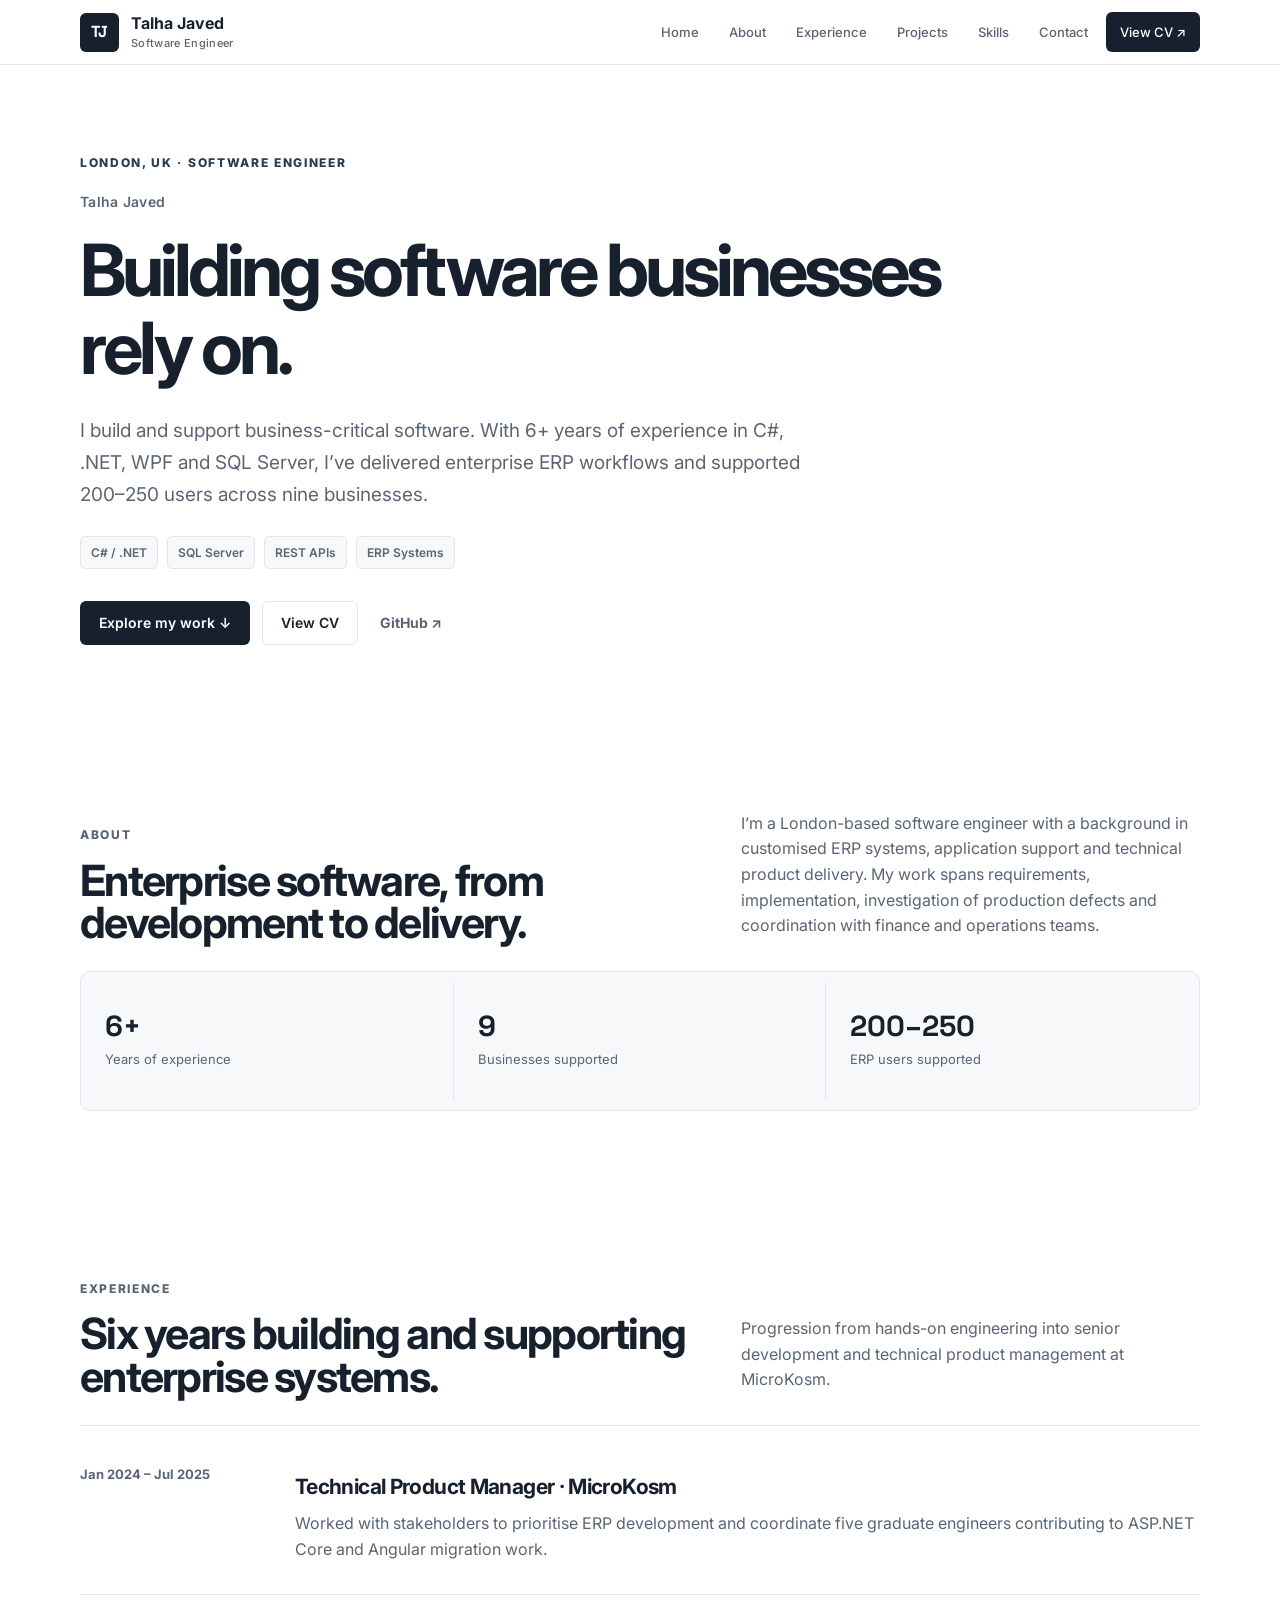
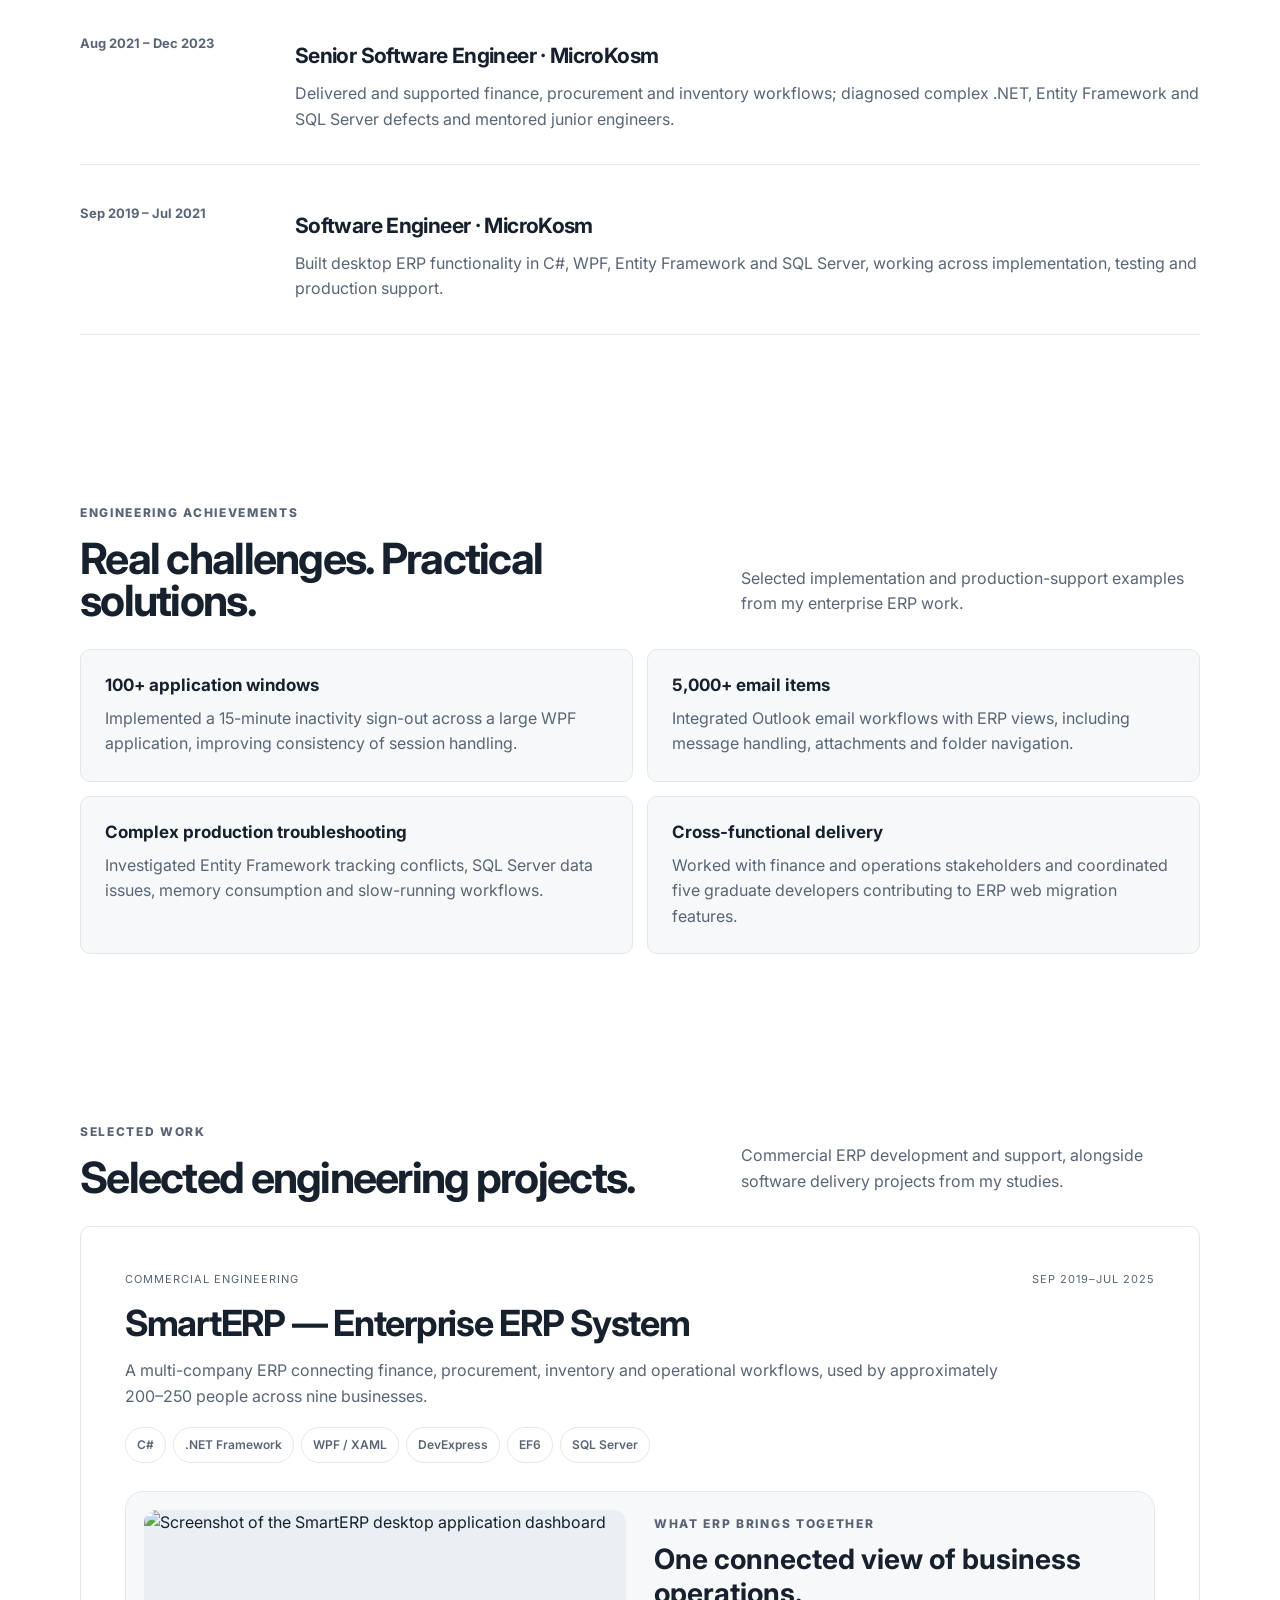
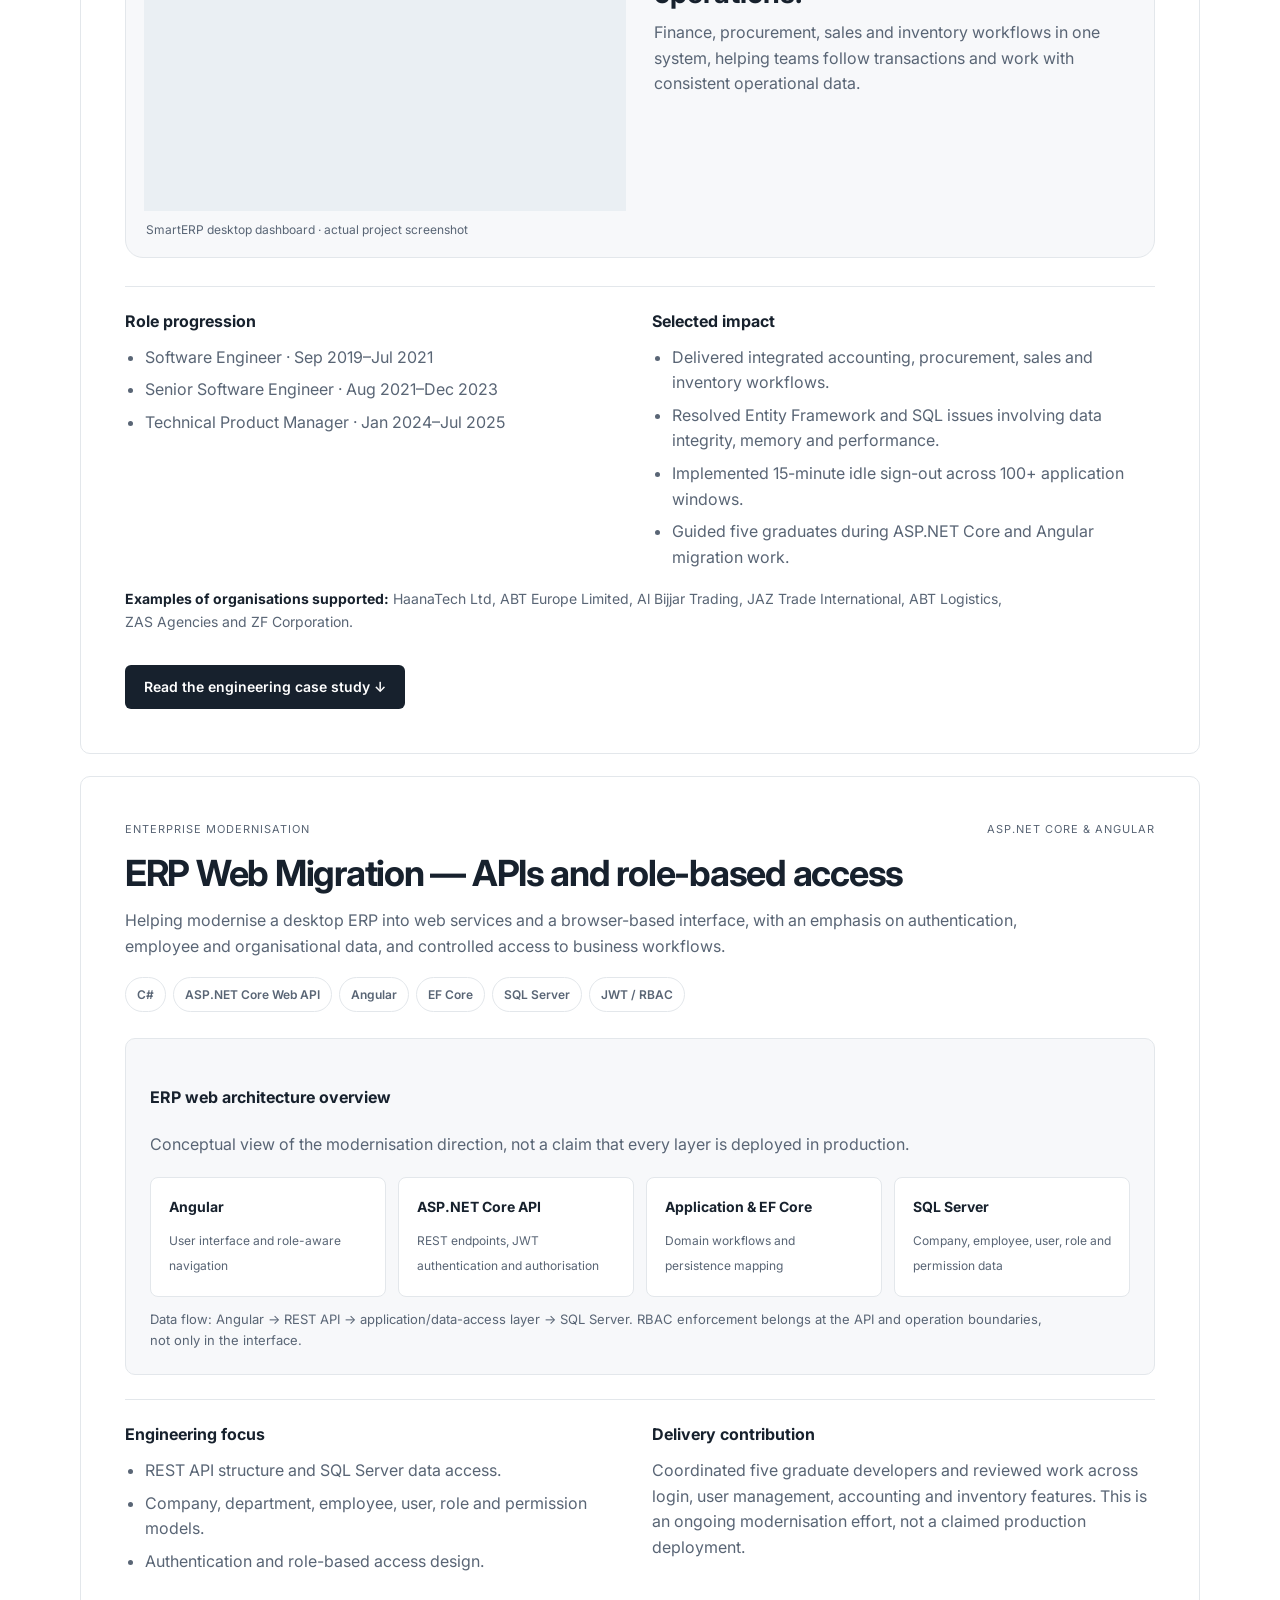
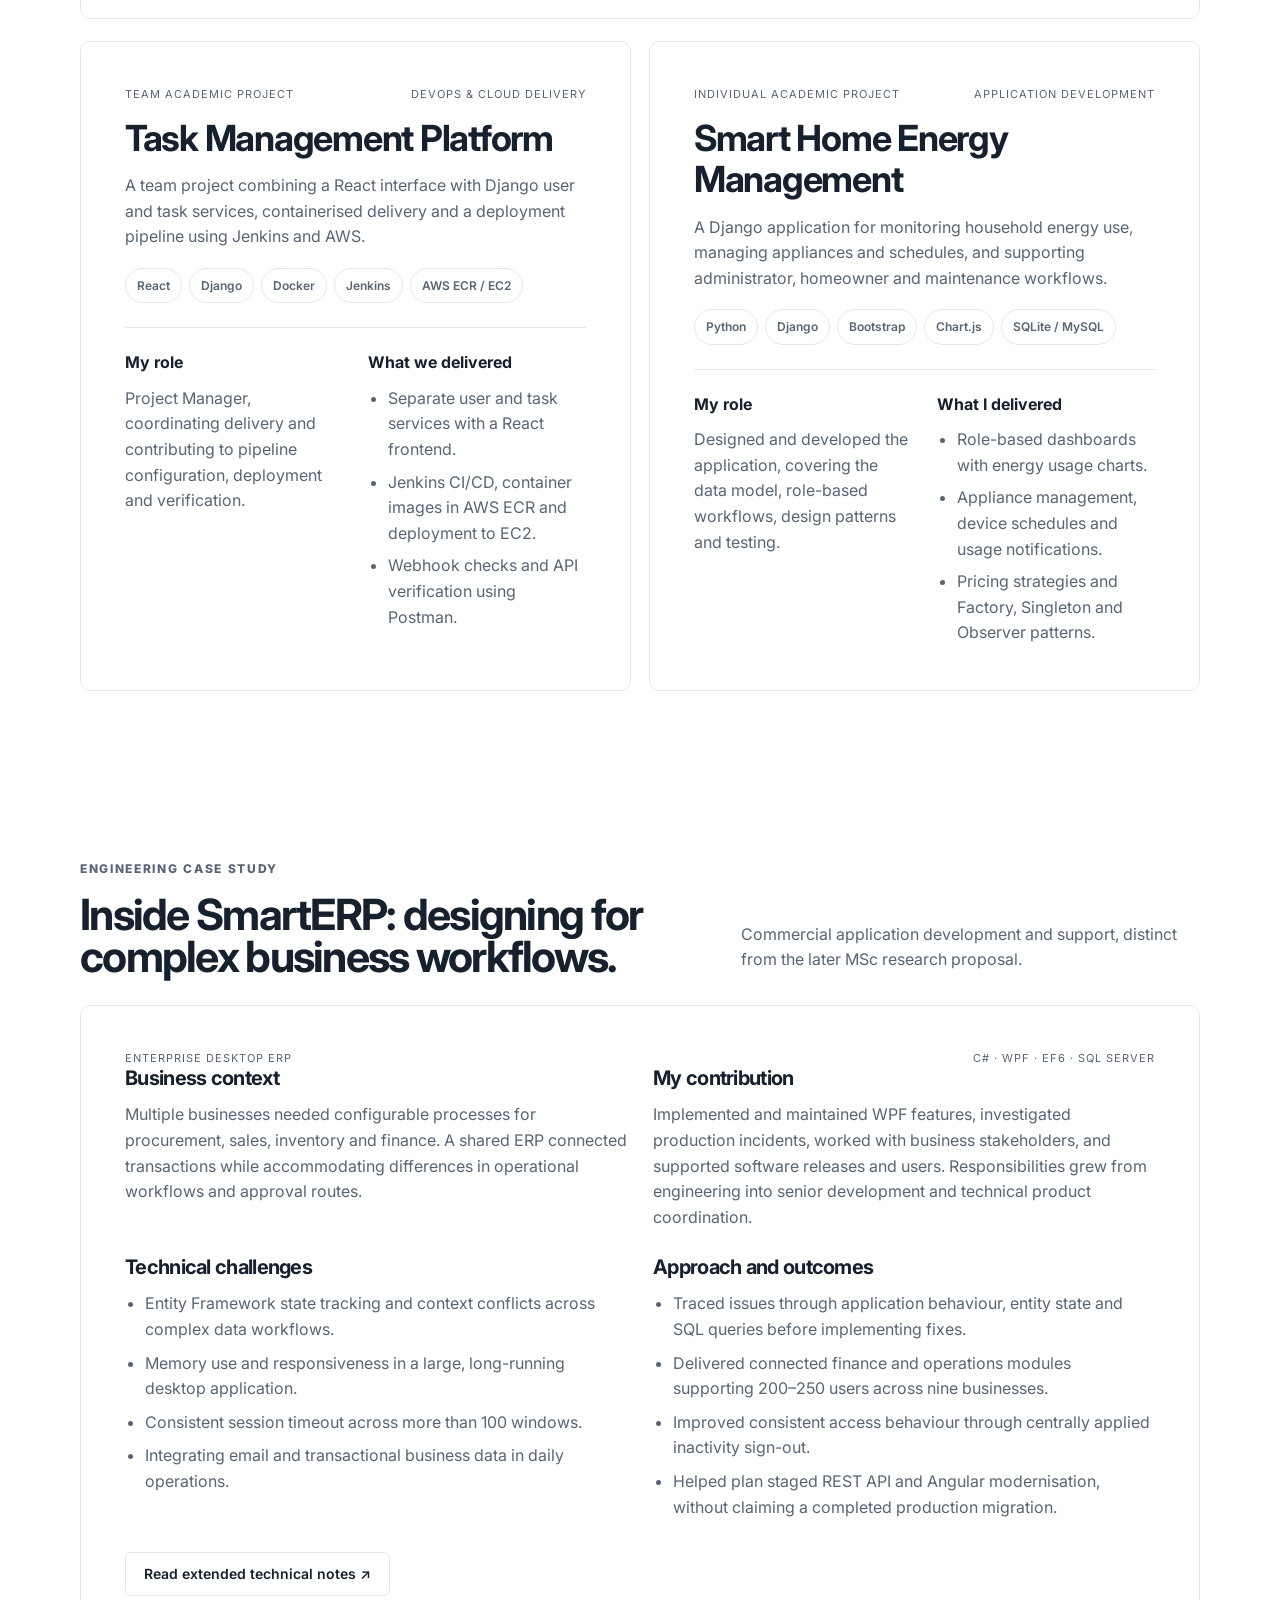
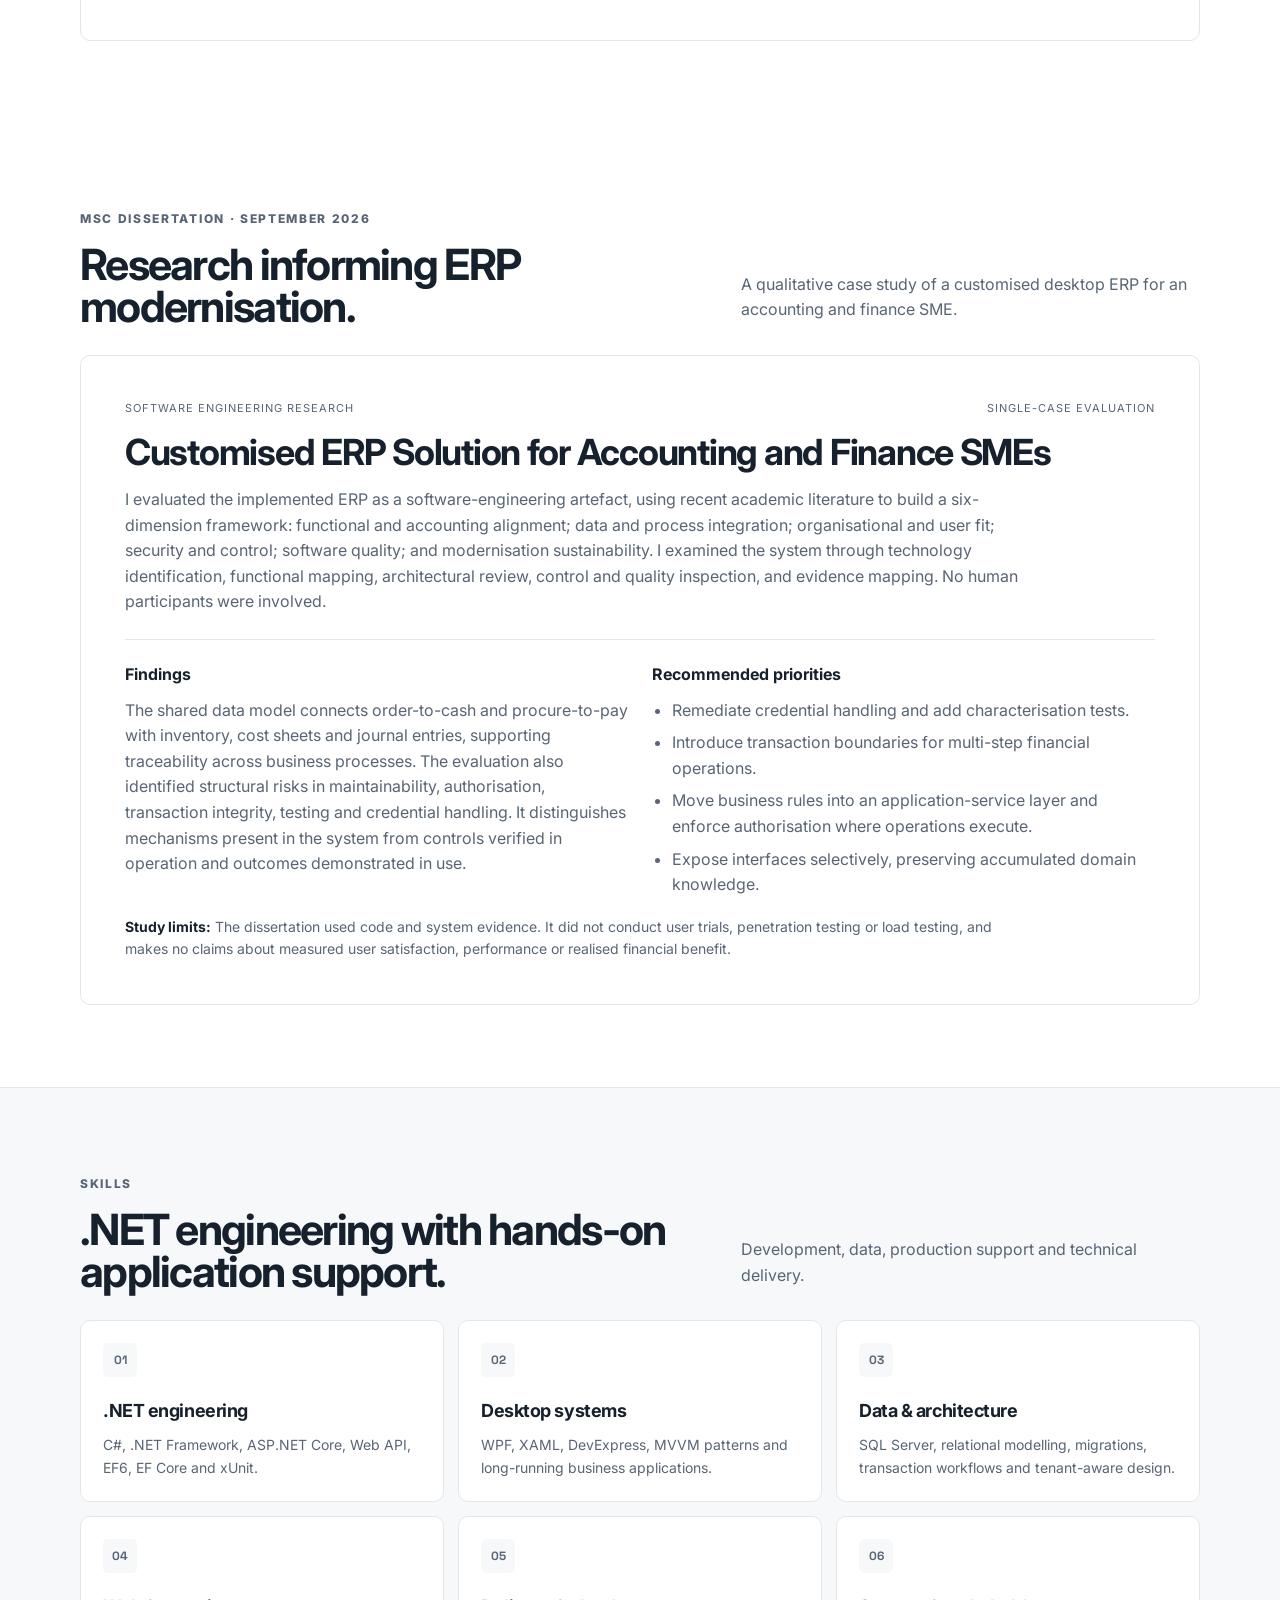
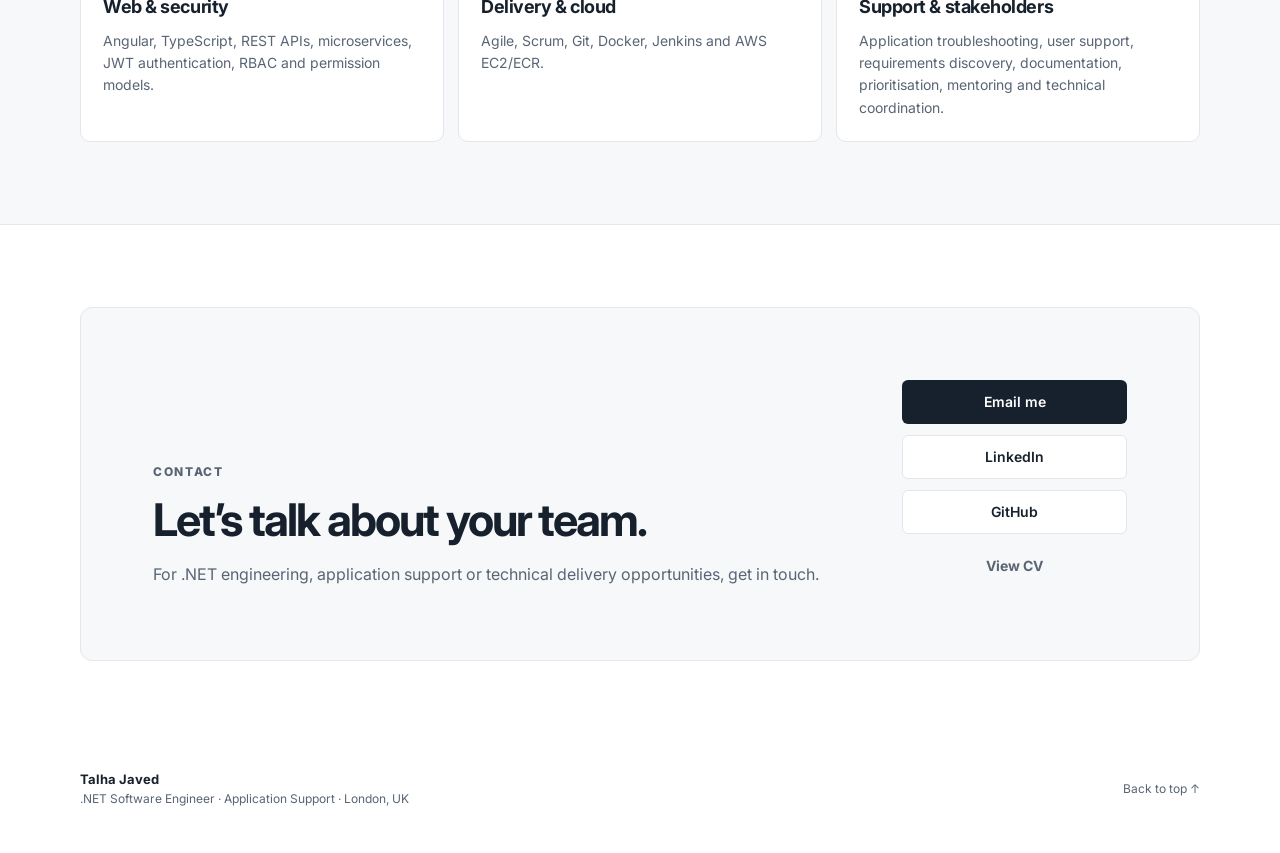
==== commit dc2f50d2: "Add engineering achievements, ERP architecture and on-site SmartERP case study" ====
--- a/docs/index.html
+++ b/docs/index.html
@@ -70,6 +70,24 @@
     .proposal-note { margin-top:22px; padding:16px 18px; border-left:3px solid var(--accent); background:var(--bg-soft); }
     .proposal-note strong { display:block; margin-bottom:5px; }
     .proposal-note p { color:var(--muted); margin:0; }
+
+    /* Engineering proof and case study */
+    .evidence-grid{display:grid;grid-template-columns:repeat(2,minmax(0,1fr));gap:14px}
+    .evidence-card{padding:24px;border:1px solid var(--line);border-radius:10px;background:var(--bg-soft)}
+    .evidence-card strong{display:block;font-size:17px;line-height:1.4;margin-bottom:8px}
+    .evidence-card p,.case-study-content p{color:var(--muted);margin:0}
+    .architecture{margin-top:26px;border:1px solid var(--line);border-radius:10px;padding:24px;background:var(--bg-soft)}
+    .architecture-flow{display:grid;grid-template-columns:repeat(4,minmax(0,1fr));gap:12px;align-items:stretch;margin:20px 0 12px}
+    .architecture-step{position:relative;background:var(--panel-solid);border:1px solid var(--line);border-radius:8px;padding:18px}
+    .architecture-step strong{display:block;font-size:14px;margin-bottom:8px}
+    .architecture-step span{font-size:12px;color:var(--muted)}
+    .architecture-note{font-size:13px;color:var(--muted);margin-top:12px}
+    .case-study-content{display:grid;grid-template-columns:repeat(2,minmax(0,1fr));gap:26px}
+    .case-study-content h3{font-size:20px;margin:0 0 12px}
+    .case-study-content ul{padding-left:20px;color:var(--muted);margin:0}
+    .case-study-content li+li{margin-top:8px}
+    @media(max-width:800px){.architecture-flow{grid-template-columns:repeat(2,minmax(0,1fr))}}
+    @media(max-width:620px){.evidence-grid,.case-study-content,.architecture-flow{grid-template-columns:1fr}.architecture{padding:18px}}
   </style>
 </head>
 <body>
@@ -119,6 +137,17 @@
       <div class="timeline"><div class="timeline-item"><div class="timeline-date">Jan 2024 – Jul 2025</div><div class="timeline-content"><h3>Technical Product Manager · MicroKosm</h3><p>Worked with stakeholders to prioritise ERP development and coordinate five graduate engineers contributing to ASP.NET Core and Angular migration work.</p></div></div><div class="timeline-item"><div class="timeline-date">Aug 2021 – Dec 2023</div><div class="timeline-content"><h3>Senior Software Engineer · MicroKosm</h3><p>Delivered and supported finance, procurement and inventory workflows; diagnosed complex .NET, Entity Framework and SQL Server defects and mentored junior engineers.</p></div></div><div class="timeline-item"><div class="timeline-date">Sep 2019 – Jul 2021</div><div class="timeline-content"><h3>Software Engineer · MicroKosm</h3><p>Built desktop ERP functionality in C#, WPF, Entity Framework and SQL Server, working across implementation, testing and production support.</p></div></div></div>
     </section>
 
+
+    <section id="achievements" class="one-page-section section shell">
+      <div class="section-heading"><div><span class="kicker">Engineering achievements</span><h2>Real challenges. Practical solutions.</h2></div><p>Selected implementation and production-support examples from my enterprise ERP work.</p></div>
+      <div class="evidence-grid">
+        <article class="evidence-card"><strong>100+ application windows</strong><p>Implemented a 15-minute inactivity sign-out across a large WPF application, improving consistency of session handling.</p></article>
+        <article class="evidence-card"><strong>5,000+ email items</strong><p>Integrated Outlook email workflows with ERP views, including message handling, attachments and folder navigation.</p></article>
+        <article class="evidence-card"><strong>Complex production troubleshooting</strong><p>Investigated Entity Framework tracking conflicts, SQL Server data issues, memory consumption and slow-running workflows.</p></article>
+        <article class="evidence-card"><strong>Cross-functional delivery</strong><p>Worked with finance and operations stakeholders and coordinated five graduate developers contributing to ERP web migration features.</p></article>
+      </div>
+    </section>
+
     <section id="work" class="one-page-section section shell">
       <div class="section-heading">
         <div><span class="kicker">Selected work</span><h2>Selected engineering projects.</h2></div>
@@ -142,7 +171,7 @@
             <div><h4>Selected impact</h4><ul><li>Delivered integrated accounting, procurement, sales and inventory workflows.</li><li>Resolved Entity Framework and SQL issues involving data integrity, memory and performance.</li><li>Implemented 15-minute idle sign-out across 100+ application windows.</li><li>Guided five graduates during ASP.NET Core and Angular migration work.</li></ul></div>
           </div>
           <p class="client-names"><strong>Examples of organisations supported:</strong> HaanaTech Ltd, ABT Europe Limited, Al Bijjar Trading, JAZ Trade International, ABT Logistics, ZAS Agencies and ZF Corporation.</p>
-          <div class="hero-actions"><a class="button button-primary" href="https://github.com/talhajavedawan/portfolio/blob/main/docs/CASE-STUDY.md" target="_blank" rel="noopener noreferrer">Read the engineering case study ↗</a></div>
+          <div class="hero-actions"><a class="button button-primary" href="#case-study">Read the engineering case study ↓</a></div>
         </article>
 
         <article class="project-card one-page-project">
@@ -150,6 +179,18 @@
           <h3>ERP Web Migration — APIs and role-based access</h3>
           <p>Helping modernise a desktop ERP into web services and a browser-based interface, with an emphasis on authentication, employee and organisational data, and controlled access to business workflows.</p>
           <div class="project-stack"><span>C#</span><span>ASP.NET Core Web API</span><span>Angular</span><span>EF Core</span><span>SQL Server</span><span>JWT / RBAC</span></div>
+
+          <div class="architecture" aria-label="Conceptual ERP web architecture">
+            <h4>ERP web architecture overview</h4>
+            <p>Conceptual view of the modernisation direction, not a claim that every layer is deployed in production.</p>
+            <div class="architecture-flow">
+              <div class="architecture-step"><strong>Angular</strong><span>User interface and role-aware navigation</span></div>
+              <div class="architecture-step"><strong>ASP.NET Core API</strong><span>REST endpoints, JWT authentication and authorisation</span></div>
+              <div class="architecture-step"><strong>Application &amp; EF Core</strong><span>Domain workflows and persistence mapping</span></div>
+              <div class="architecture-step"><strong>SQL Server</strong><span>Company, employee, user, role and permission data</span></div>
+            </div>
+            <p class="architecture-note">Data flow: Angular → REST API → application/data-access layer → SQL Server. RBAC enforcement belongs at the API and operation boundaries, not only in the interface.</p>
+          </div>
           <div class="project-details"><div><h4>Engineering focus</h4><ul><li>REST API structure and SQL Server data access.</li><li>Company, department, employee, user, role and permission models.</li><li>Authentication and role-based access design.</li></ul></div><div><h4>Delivery contribution</h4><p>Coordinated five graduate developers and reviewed work across login, user management, accounting and inventory features. This is an ongoing modernisation effort, not a claimed production deployment.</p></div></div>
         </article>
         <div class="project-grid">
@@ -171,6 +212,21 @@
       </div>
     </section>
 
+
+    <section id="case-study" class="one-page-section section shell">
+      <div class="section-heading"><div><span class="kicker">Engineering case study</span><h2>Inside SmartERP: designing for complex business workflows.</h2></div><p>Commercial application development and support, distinct from the later MSc research proposal.</p></div>
+      <article class="project-card one-page-project">
+        <div class="project-meta"><span>Enterprise desktop ERP</span><span>C# · WPF · EF6 · SQL Server</span></div>
+        <div class="case-study-content">
+          <div><h3>Business context</h3><p>Multiple businesses needed configurable processes for procurement, sales, inventory and finance. A shared ERP connected transactions while accommodating differences in operational workflows and approval routes.</p></div>
+          <div><h3>My contribution</h3><p>Implemented and maintained WPF features, investigated production incidents, worked with business stakeholders, and supported software releases and users. Responsibilities grew from engineering into senior development and technical product coordination.</p></div>
+          <div><h3>Technical challenges</h3><ul><li>Entity Framework state tracking and context conflicts across complex data workflows.</li><li>Memory use and responsiveness in a large, long-running desktop application.</li><li>Consistent session timeout across more than 100 windows.</li><li>Integrating email and transactional business data in daily operations.</li></ul></div>
+          <div><h3>Approach and outcomes</h3><ul><li>Traced issues through application behaviour, entity state and SQL queries before implementing fixes.</li><li>Delivered connected finance and operations modules supporting 200–250 users across nine businesses.</li><li>Improved consistent access behaviour through centrally applied inactivity sign-out.</li><li>Helped plan staged REST API and Angular modernisation, without claiming a completed production migration.</li></ul></div>
+        </div>
+        <div class="hero-actions"><a class="button button-secondary" href="https://github.com/talhajavedawan/portfolio/blob/main/docs/CASE-STUDY.md" target="_blank" rel="noopener noreferrer">Read extended technical notes ↗</a></div>
+      </article>
+    </section>
+
     <section id="research" class="one-page-section section shell">
       <div class="section-heading">
         <div><span class="kicker">MSc dissertation · September 2026</span><h2>Research informing ERP modernisation.</h2></div>
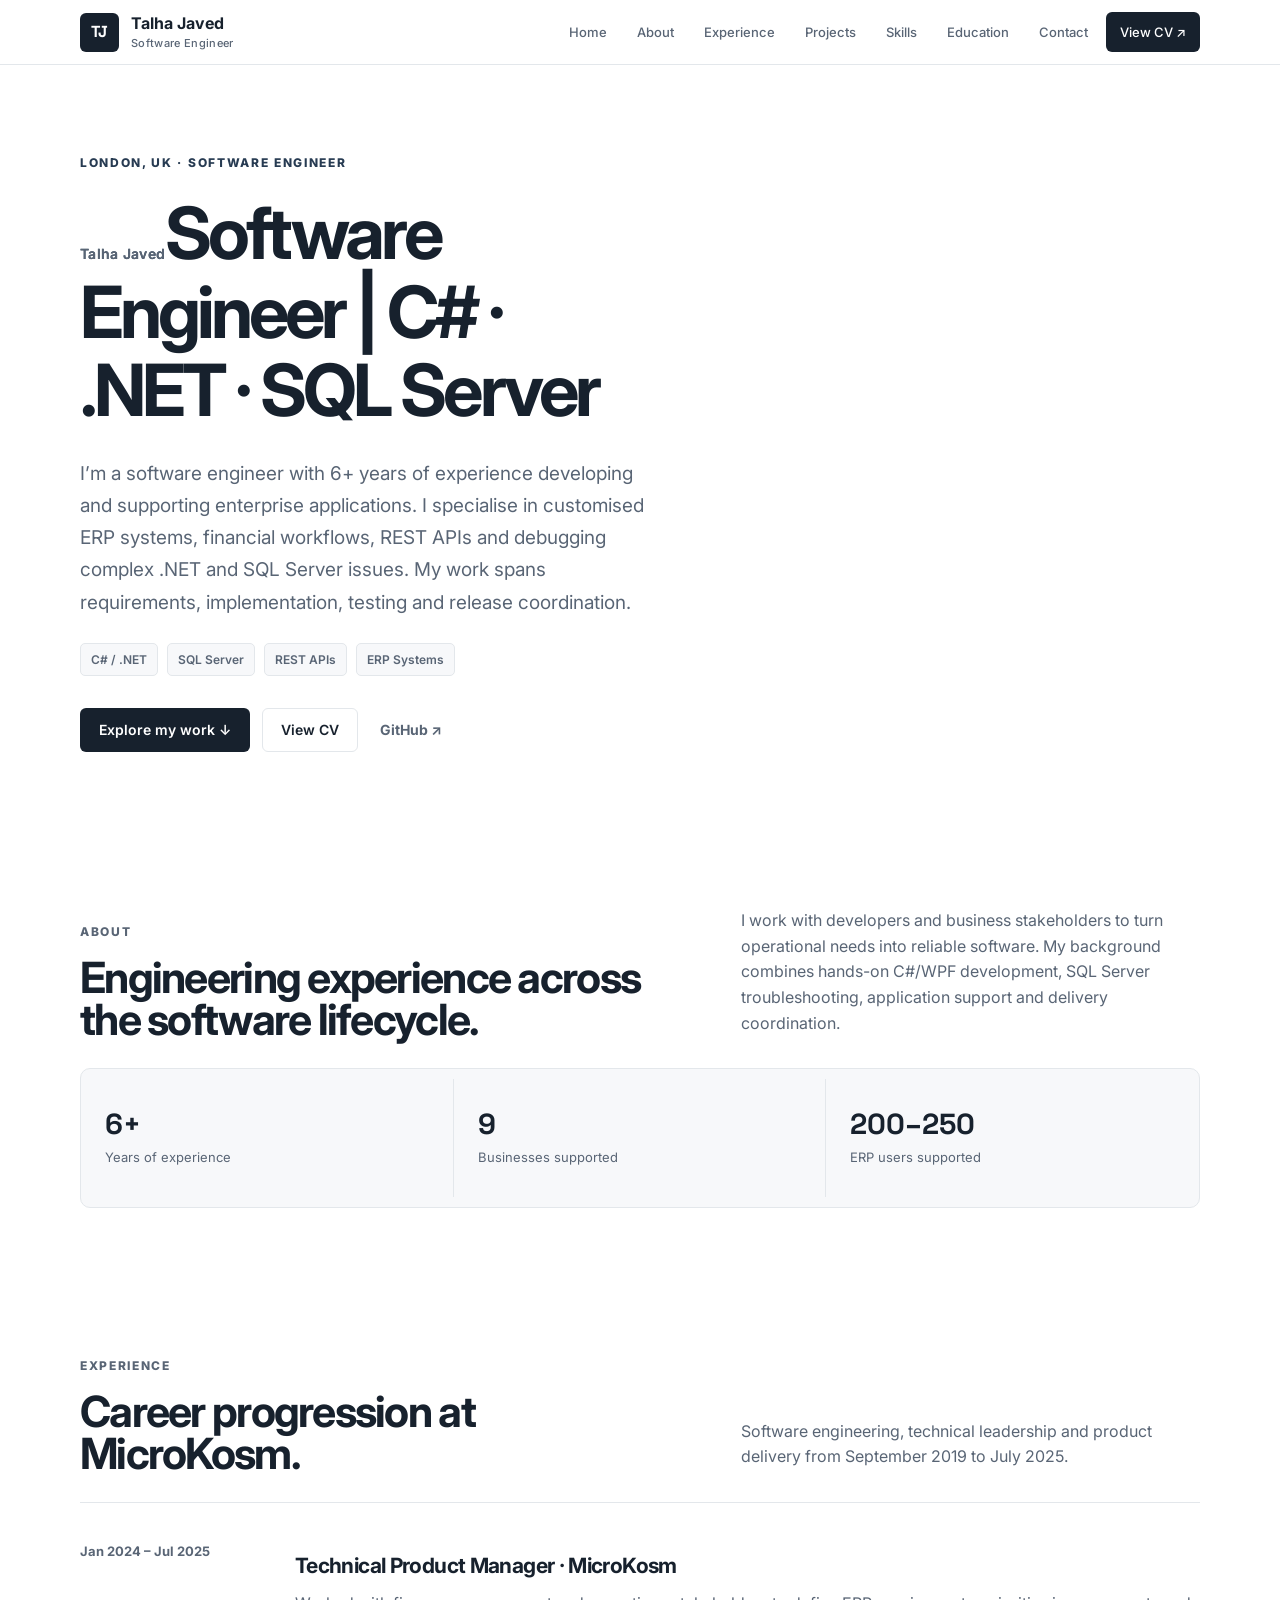
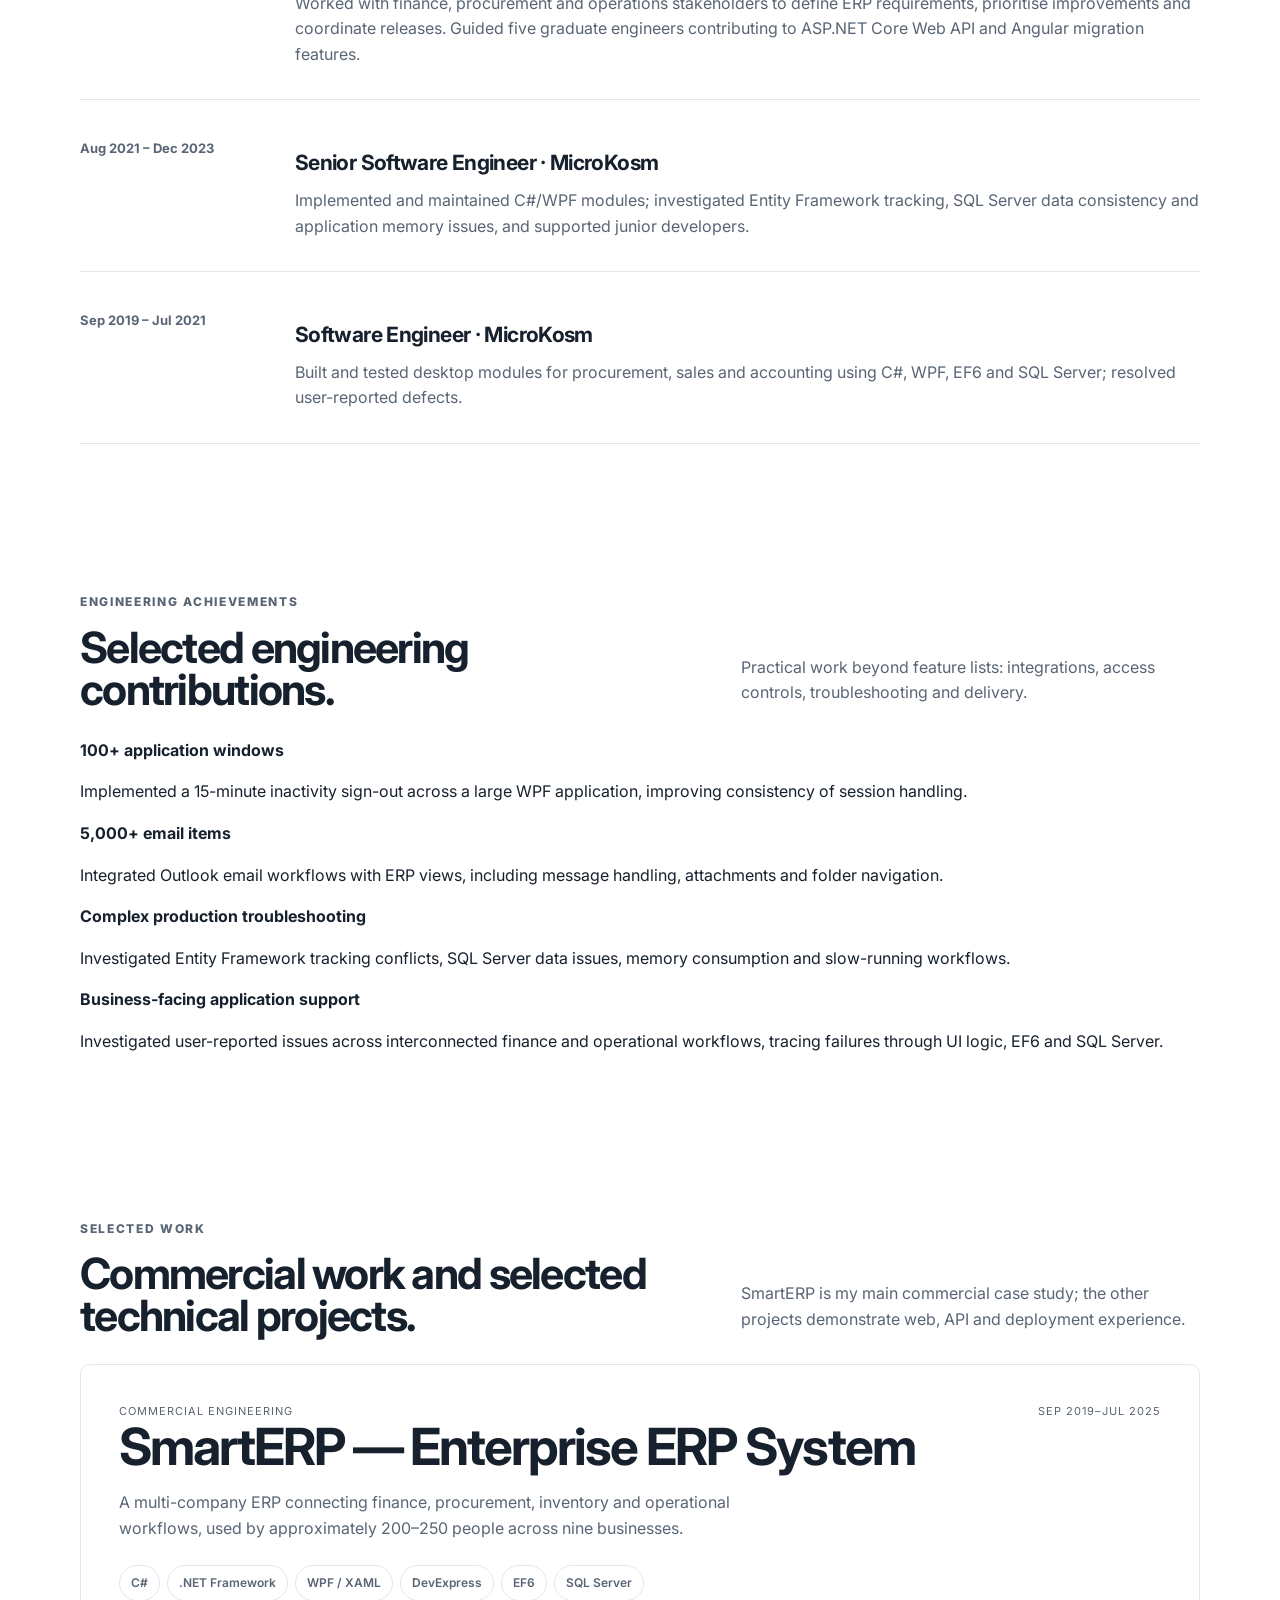
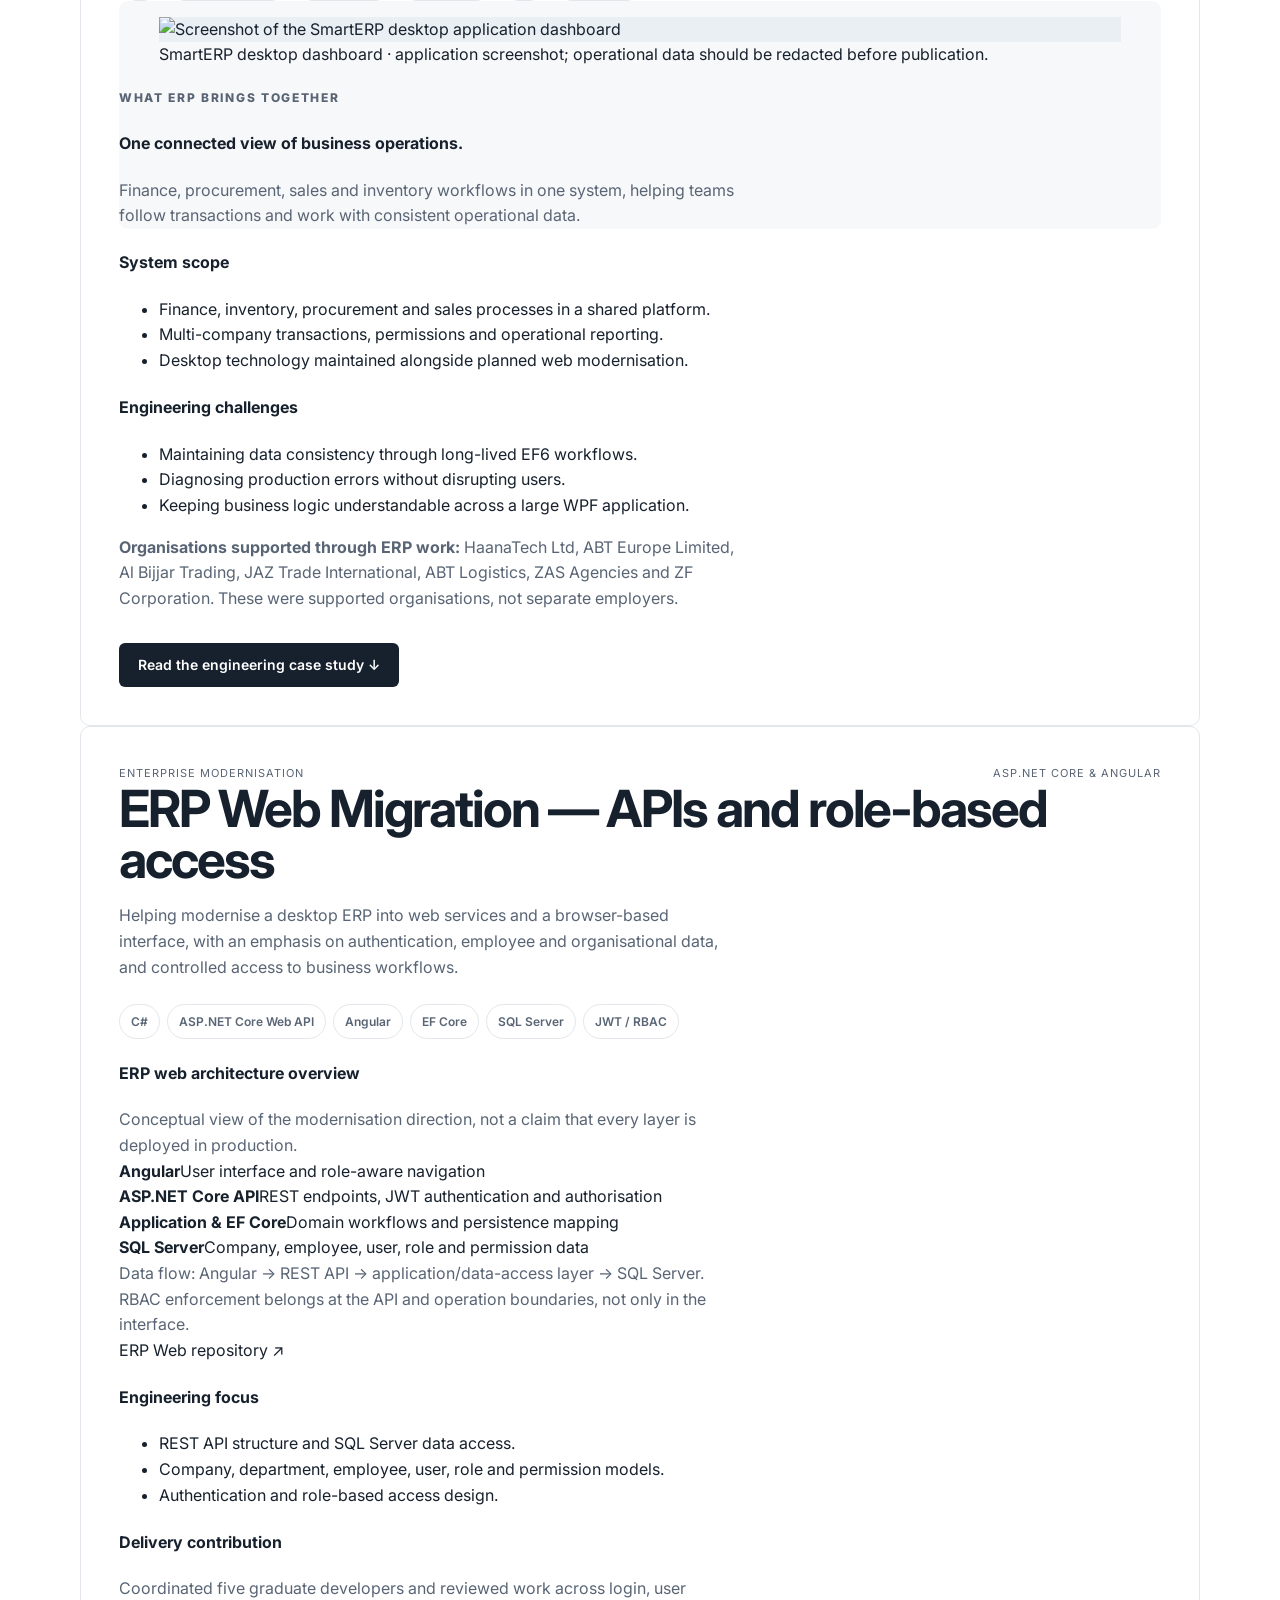
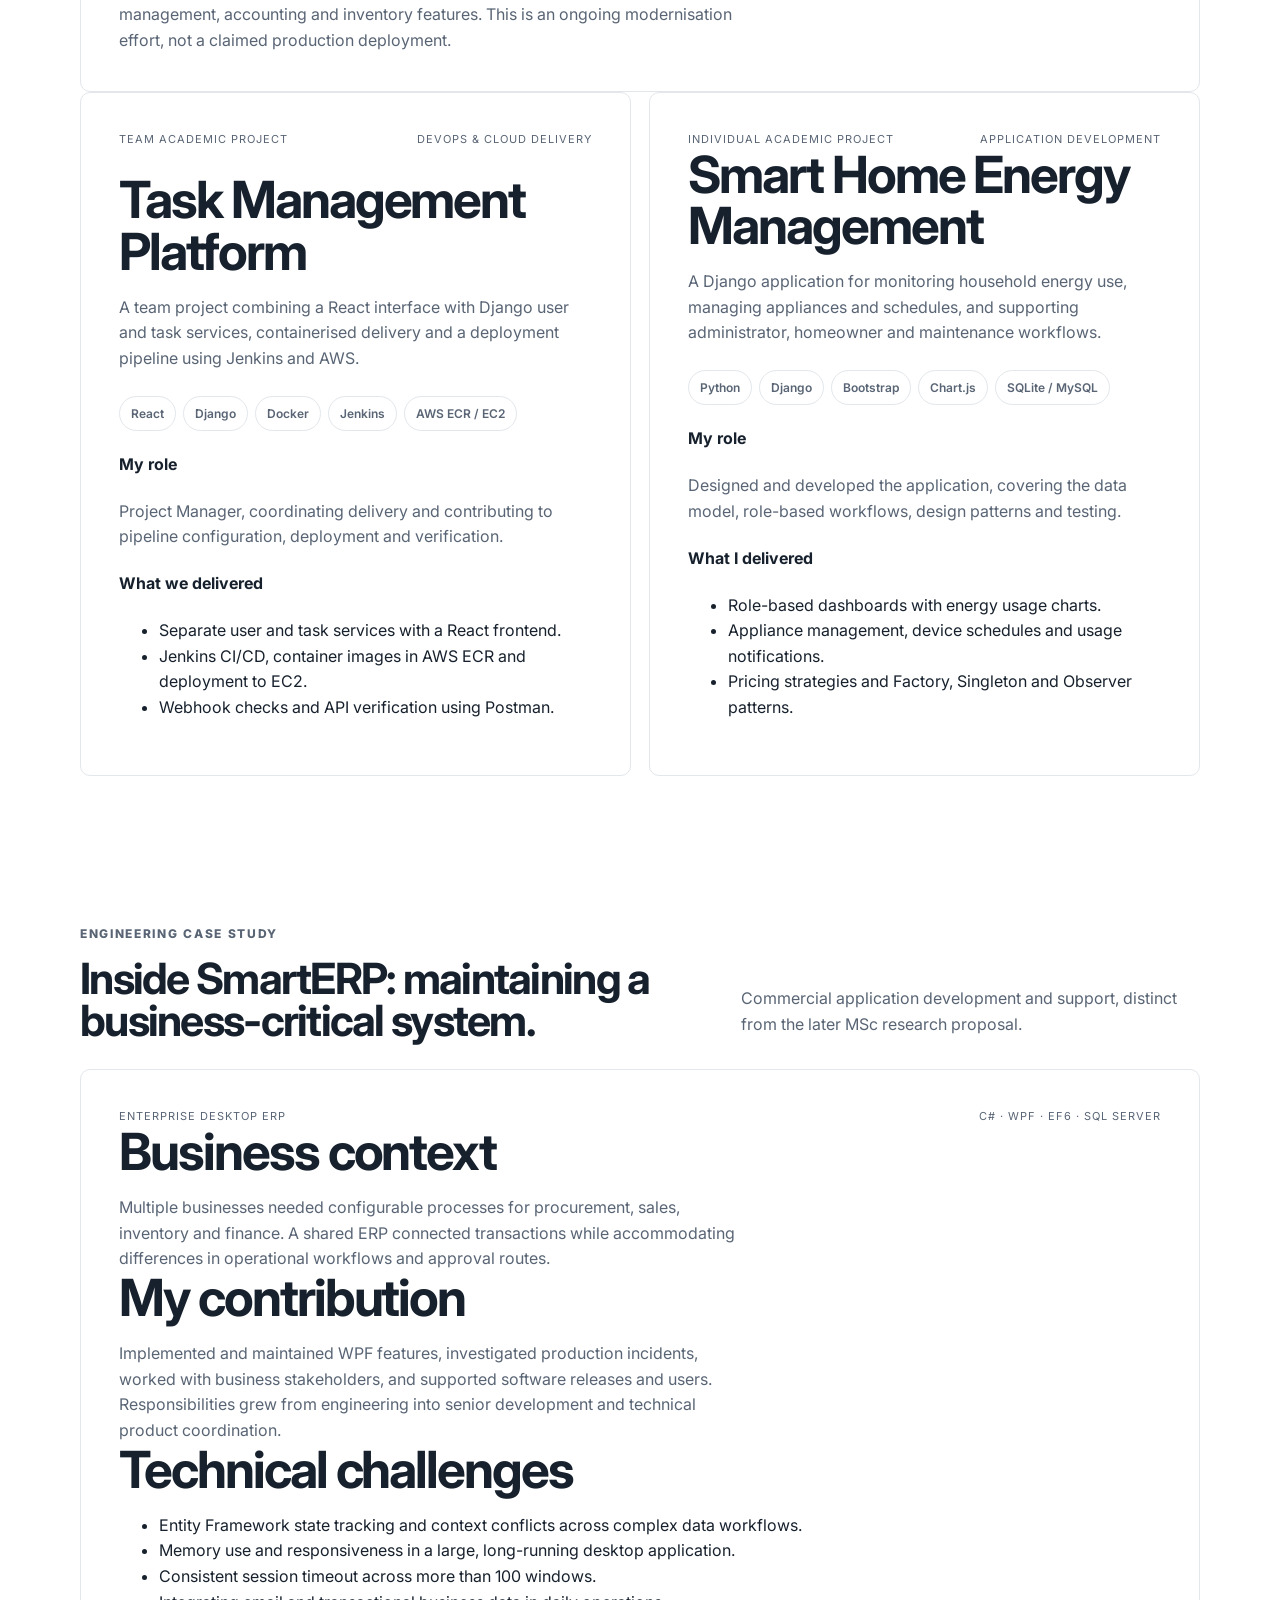
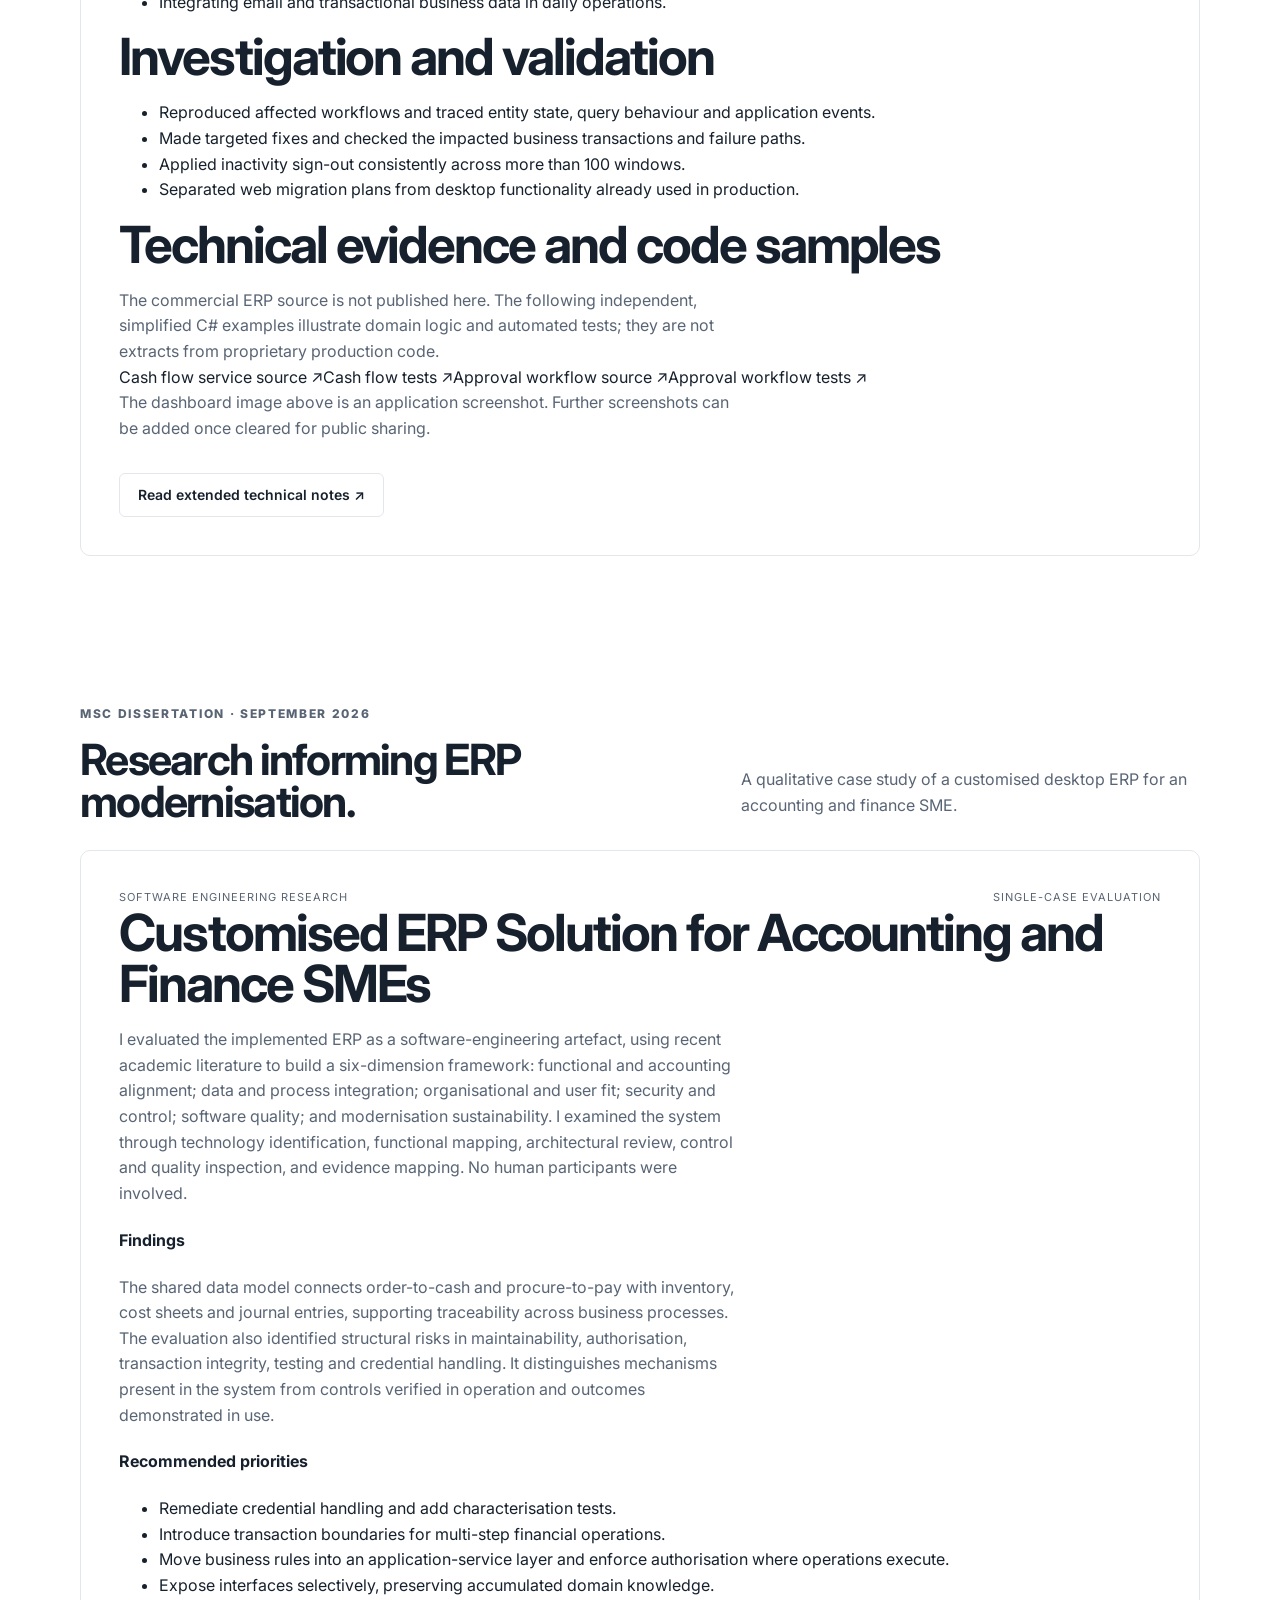
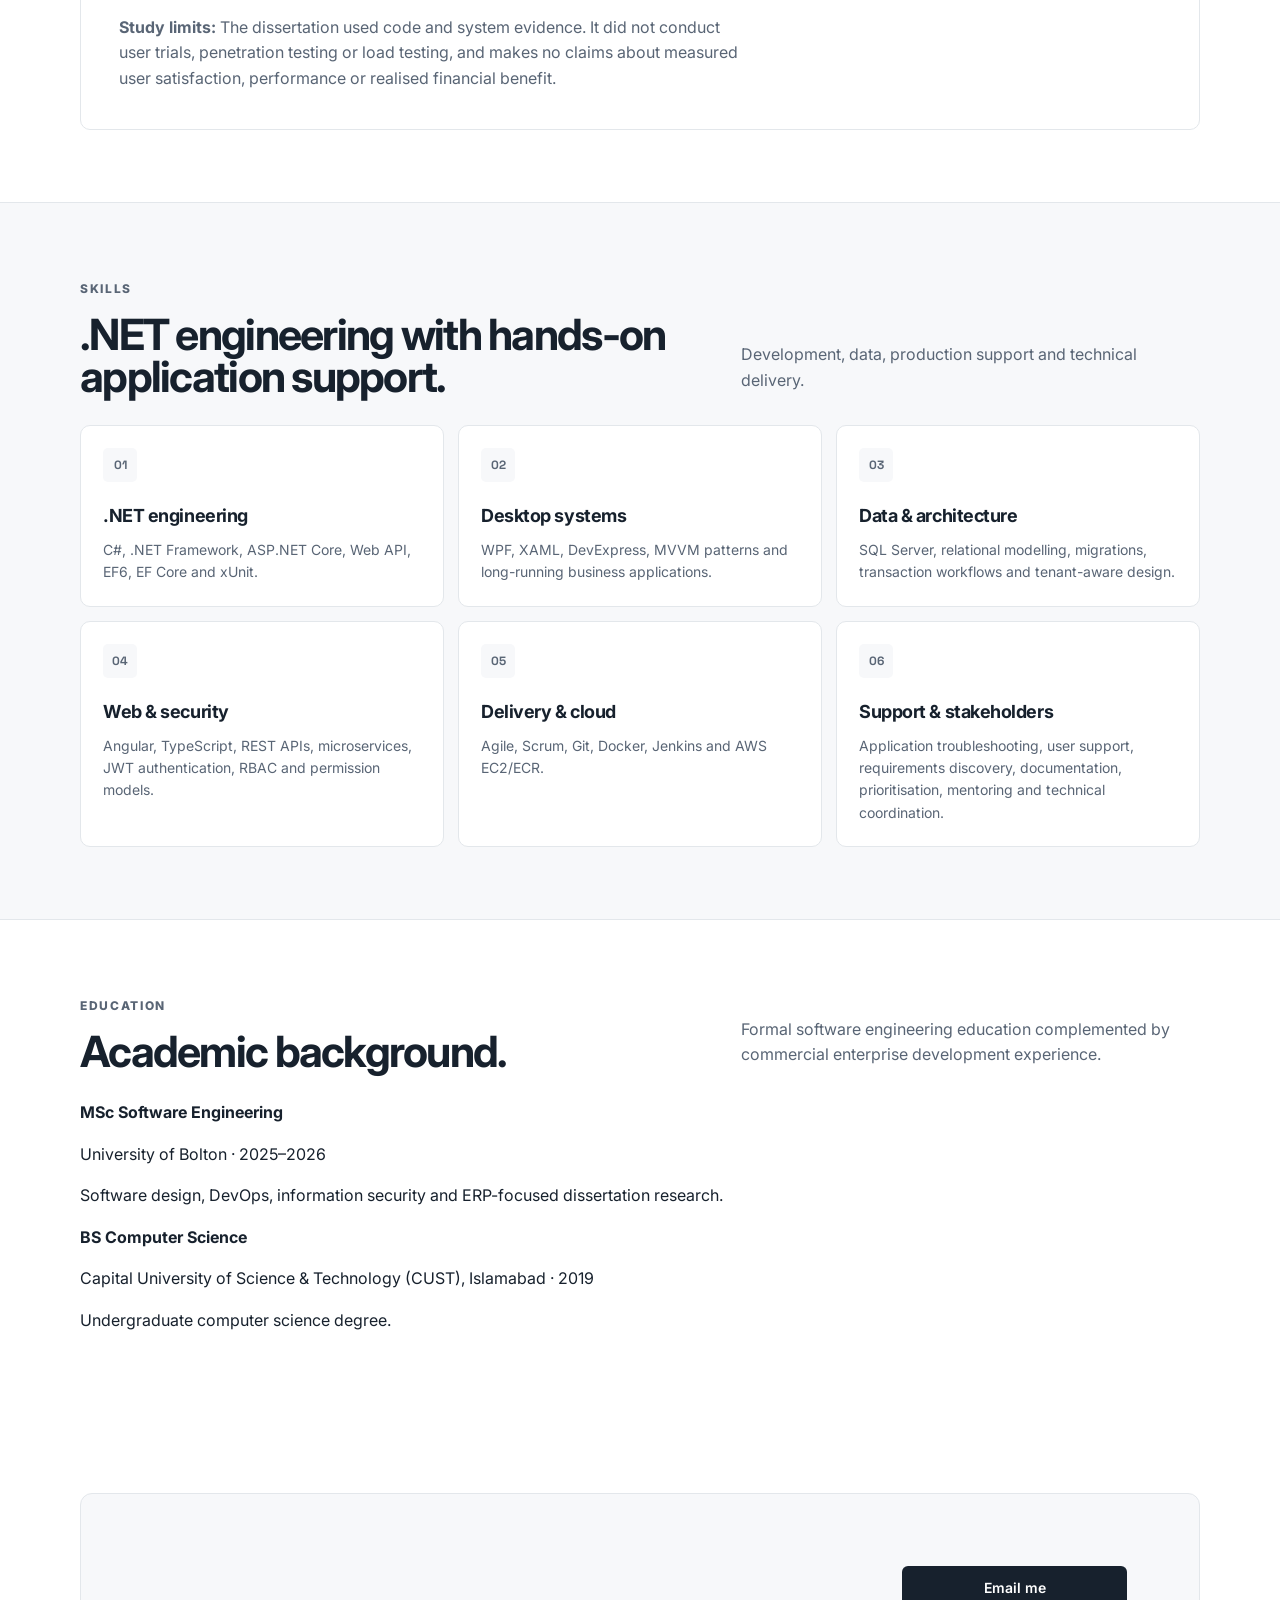
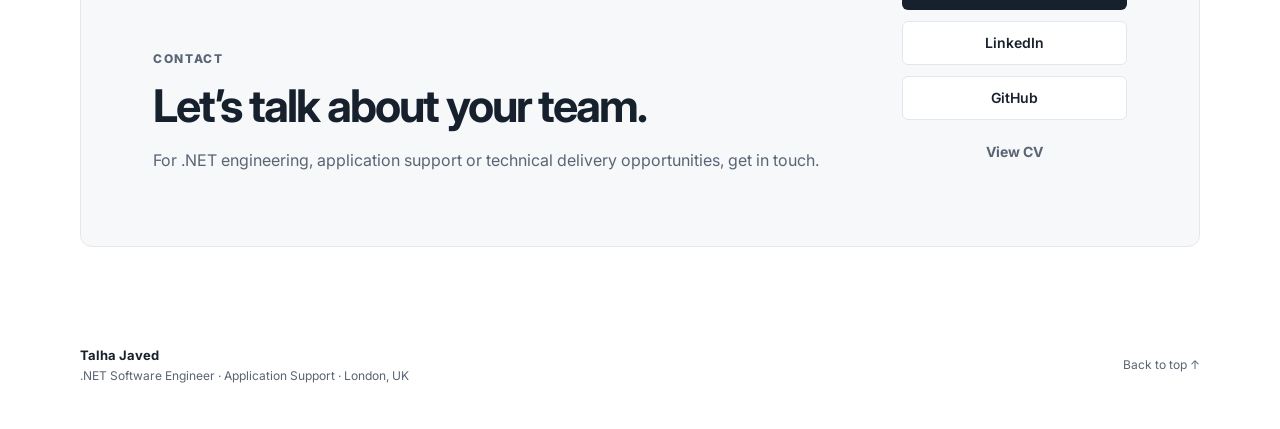
==== commit 5c4b302f: "Refine recruiter copy, remove duplication, add education and linked engineering evidence" ====
--- a/docs/index.html
+++ b/docs/index.html
@@ -19,76 +19,7 @@
   <link href="https://fonts.googleapis.com/css2?family=Inter:wght@400;500;600;700;800&family=Space+Grotesk:wght@600;700&display=swap" rel="stylesheet" />
   <link rel="stylesheet" href="./styles.css" />
   <title>Talha Javed | .NET Software Engineer & Application Support | London</title>
-  <style>
-    html { scroll-padding-top: 100px; }
-    main section[id], article[id] { scroll-margin-top: 100px; }
-    .home-hero { grid-template-columns: 1fr; padding-top: 72px; padding-bottom: 72px; min-height: auto; }
-    .home-hero h1 { font-size: clamp(48px, 6vw, 76px); line-height: 1.08; }
-    .home-hero .intro-name { display:block; color:var(--text); background:none; font-size:inherit; letter-spacing:inherit; margin:0; }
-    .one-page-section { padding-block: 82px; }
-    .one-page-section > .shell { min-width: 0; }
-    .one-page-projects { display:grid; gap:22px; }
-    .one-page-project { display:block; min-height:0; padding:clamp(24px,4vw,44px); }
-    .one-page-project h3 { font-family:Inter,system-ui,sans-serif; font-size:clamp(25px,3vw,36px); line-height:1.15; letter-spacing:-.035em; margin:14px 0; }
-    .one-page-project p { max-width:900px; color:var(--muted); }
-    .project-subhead { color:var(--accent); font-size:13px; font-weight:700; text-transform:uppercase; letter-spacing:.08em; }
-    .one-page-project .project-stack { margin-top:18px; }
-    .erp-feature { display:grid; grid-template-columns:1fr 1fr; align-items:start; gap:28px; margin:28px 0; padding:18px; border:1px solid var(--line); border-radius:18px; background:var(--bg-soft); }
-    .erp-feature figure { margin:0; overflow:hidden; border-radius:13px; }
-    .erp-feature img { width:100%; aspect-ratio:16/10; object-fit:cover; }
-    .erp-feature figcaption { padding:9px 2px 0; color:var(--muted); font-size:12px; }
-    .erp-feature figcaption a { color:inherit; text-decoration:underline; }
-    .erp-feature h4 { font-family:Inter,system-ui,sans-serif; font-size:clamp(20px,2.4vw,28px); line-height:1.2; margin:8px 0 10px; }
-    .project-details { display:grid; grid-template-columns:1fr 1fr; gap:24px; margin-top:24px; padding-top:22px; border-top:1px solid var(--line); }
-    .project-details h4 { font-size:16px; margin:0 0 10px; }
-    .project-details ul { padding-left:20px; margin:0; color:var(--muted); }
-    .project-details li+li { margin-top:7px; }
-    .one-page-section .timeline { max-width:none; }
-    .one-page-section .timeline-content h3 { margin-top:12px; }
-    .one-page-section .client-names { color:var(--muted); font-size:14px; margin-top:18px; }
-    .one-page-section .client-names strong { color:var(--text); }
-    .one-page-section .section-heading { scroll-margin-top:110px; }
-    #skills { border-block:1px solid var(--line); background:var(--bg-soft); }
-    @media(max-width:1000px) {
-      .home-hero { padding-top:40px; gap:36px; }
-      .home-hero .hero-actions .button { flex:0 1 auto; }
-      .erp-feature { grid-template-columns:1fr; }
-    }
-    @media(max-width:820px) {
-      .one-page-section { padding-block:64px; }
-      .project-details { grid-template-columns:1fr; gap:18px; }
-    }
-    @media(max-width:620px) {
-      .home-hero h1 { font-size:clamp(42px,12vw,60px); }
-      .one-page-section { padding-block:54px; }
-      .home-hero { padding-block:40px!important; }
-      .metrics { grid-template-columns:repeat(2,1fr); }
-      .metrics article { border:0!important; }
-      .hero-tags { gap:12px; }
-    }
-    .research-card h3 { max-width: 1100px; }
-    .proposal-note { margin-top:22px; padding:16px 18px; border-left:3px solid var(--accent); background:var(--bg-soft); }
-    .proposal-note strong { display:block; margin-bottom:5px; }
-    .proposal-note p { color:var(--muted); margin:0; }
-
-    /* Engineering proof and case study */
-    .evidence-grid{display:grid;grid-template-columns:repeat(2,minmax(0,1fr));gap:14px}
-    .evidence-card{padding:24px;border:1px solid var(--line);border-radius:10px;background:var(--bg-soft)}
-    .evidence-card strong{display:block;font-size:17px;line-height:1.4;margin-bottom:8px}
-    .evidence-card p,.case-study-content p{color:var(--muted);margin:0}
-    .architecture{margin-top:26px;border:1px solid var(--line);border-radius:10px;padding:24px;background:var(--bg-soft)}
-    .architecture-flow{display:grid;grid-template-columns:repeat(4,minmax(0,1fr));gap:12px;align-items:stretch;margin:20px 0 12px}
-    .architecture-step{position:relative;background:var(--panel-solid);border:1px solid var(--line);border-radius:8px;padding:18px}
-    .architecture-step strong{display:block;font-size:14px;margin-bottom:8px}
-    .architecture-step span{font-size:12px;color:var(--muted)}
-    .architecture-note{font-size:13px;color:var(--muted);margin-top:12px}
-    .case-study-content{display:grid;grid-template-columns:repeat(2,minmax(0,1fr));gap:26px}
-    .case-study-content h3{font-size:20px;margin:0 0 12px}
-    .case-study-content ul{padding-left:20px;color:var(--muted);margin:0}
-    .case-study-content li+li{margin-top:8px}
-    @media(max-width:800px){.architecture-flow{grid-template-columns:repeat(2,minmax(0,1fr))}}
-    @media(max-width:620px){.evidence-grid,.case-study-content,.architecture-flow{grid-template-columns:1fr}.architecture{padding:18px}}
-  </style>
+
 </head>
 <body>
   <header class="site-header">
@@ -105,6 +36,7 @@
         <a href="#work">Projects</a>
         
         <a href="#skills">Skills</a>
+        <a href="#education">Education</a>
         <a href="#contact">Contact</a>
         <a class="nav-cv" href="./cv/Talha_Javed_CV.pdf" target="_blank" rel="noopener noreferrer">View CV ↗</a>
       </div>
@@ -115,8 +47,8 @@
     <section class="hero shell section home-hero">
       <div class="hero-copy">
         <div class="eyebrow">London, UK · Software Engineer</div>
-        <h1><span class="intro-name">Talha Javed</span>Building software businesses rely on.</h1>
-        <p class="hero-lead">I build and support business-critical software. With 6+ years of experience in C#, .NET, WPF and SQL Server, I’ve delivered enterprise ERP workflows and supported 200–250 users across nine businesses.</p>
+        <h1><span class="intro-name">Talha Javed</span>Software Engineer | C# · .NET · SQL Server</h1>
+        <p class="hero-lead">I’m a software engineer with 6+ years of experience developing and supporting enterprise applications. I specialise in customised ERP systems, financial workflows, REST APIs and debugging complex .NET and SQL Server issues. My work spans requirements, implementation, testing and release coordination.</p>
         <div class="hero-tags" aria-label="Core skills"><span>C# / .NET</span><span>SQL Server</span><span>REST APIs</span><span>ERP Systems</span></div>
         <div class="hero-actions">
           <a class="button button-primary" href="#work">Explore my work ↓</a>
@@ -128,30 +60,30 @@
 
 
     <section id="about" class="one-page-section section shell">
-      <div class="section-heading"><div><span class="kicker">About</span><h2>Enterprise software, from development to delivery.</h2></div><p>I’m a London-based software engineer with a background in customised ERP systems, application support and technical product delivery. My work spans requirements, implementation, investigation of production defects and coordination with finance and operations teams.</p></div>
+      <div class="section-heading"><div><span class="kicker">About</span><h2>Engineering experience across the software lifecycle.</h2></div><p>I work with developers and business stakeholders to turn operational needs into reliable software. My background combines hands-on C#/WPF development, SQL Server troubleshooting, application support and delivery coordination.</p></div>
       <div class="metrics" aria-label="Professional experience"><article><strong>6+</strong><span>Years of experience</span></article><article><strong>9</strong><span>Businesses supported</span></article><article><strong>200–250</strong><span>ERP users supported</span></article></div>
     </section>
 
     <section id="experience" class="one-page-section section shell">
-      <div class="section-heading"><div><span class="kicker">Experience</span><h2>Six years building and supporting enterprise systems.</h2></div><p>Progression from hands-on engineering into senior development and technical product management at MicroKosm.</p></div>
-      <div class="timeline"><div class="timeline-item"><div class="timeline-date">Jan 2024 – Jul 2025</div><div class="timeline-content"><h3>Technical Product Manager · MicroKosm</h3><p>Worked with stakeholders to prioritise ERP development and coordinate five graduate engineers contributing to ASP.NET Core and Angular migration work.</p></div></div><div class="timeline-item"><div class="timeline-date">Aug 2021 – Dec 2023</div><div class="timeline-content"><h3>Senior Software Engineer · MicroKosm</h3><p>Delivered and supported finance, procurement and inventory workflows; diagnosed complex .NET, Entity Framework and SQL Server defects and mentored junior engineers.</p></div></div><div class="timeline-item"><div class="timeline-date">Sep 2019 – Jul 2021</div><div class="timeline-content"><h3>Software Engineer · MicroKosm</h3><p>Built desktop ERP functionality in C#, WPF, Entity Framework and SQL Server, working across implementation, testing and production support.</p></div></div></div>
+      <div class="section-heading"><div><span class="kicker">Experience</span><h2>Career progression at MicroKosm.</h2></div><p>Software engineering, technical leadership and product delivery from September 2019 to July 2025.</p></div>
+      <div class="timeline"><div class="timeline-item"><div class="timeline-date">Jan 2024 – Jul 2025</div><div class="timeline-content"><h3>Technical Product Manager · MicroKosm</h3><p>Worked with finance, procurement and operations stakeholders to define ERP requirements, prioritise improvements and coordinate releases. Guided five graduate engineers contributing to ASP.NET Core Web API and Angular migration features.</p></div></div><div class="timeline-item"><div class="timeline-date">Aug 2021 – Dec 2023</div><div class="timeline-content"><h3>Senior Software Engineer · MicroKosm</h3><p>Implemented and maintained C#/WPF modules; investigated Entity Framework tracking, SQL Server data consistency and application memory issues, and supported junior developers.</p></div></div><div class="timeline-item"><div class="timeline-date">Sep 2019 – Jul 2021</div><div class="timeline-content"><h3>Software Engineer · MicroKosm</h3><p>Built and tested desktop modules for procurement, sales and accounting using C#, WPF, EF6 and SQL Server; resolved user-reported defects.</p></div></div></div>
     </section>
 
 
     <section id="achievements" class="one-page-section section shell">
-      <div class="section-heading"><div><span class="kicker">Engineering achievements</span><h2>Real challenges. Practical solutions.</h2></div><p>Selected implementation and production-support examples from my enterprise ERP work.</p></div>
+      <div class="section-heading"><div><span class="kicker">Engineering achievements</span><h2>Selected engineering contributions.</h2></div><p>Practical work beyond feature lists: integrations, access controls, troubleshooting and delivery.</p></div>
       <div class="evidence-grid">
         <article class="evidence-card"><strong>100+ application windows</strong><p>Implemented a 15-minute inactivity sign-out across a large WPF application, improving consistency of session handling.</p></article>
         <article class="evidence-card"><strong>5,000+ email items</strong><p>Integrated Outlook email workflows with ERP views, including message handling, attachments and folder navigation.</p></article>
         <article class="evidence-card"><strong>Complex production troubleshooting</strong><p>Investigated Entity Framework tracking conflicts, SQL Server data issues, memory consumption and slow-running workflows.</p></article>
-        <article class="evidence-card"><strong>Cross-functional delivery</strong><p>Worked with finance and operations stakeholders and coordinated five graduate developers contributing to ERP web migration features.</p></article>
+        <article class="evidence-card"><strong>Business-facing application support</strong><p>Investigated user-reported issues across interconnected finance and operational workflows, tracing failures through UI logic, EF6 and SQL Server.</p></article>
       </div>
     </section>
 
     <section id="work" class="one-page-section section shell">
       <div class="section-heading">
-        <div><span class="kicker">Selected work</span><h2>Selected engineering projects.</h2></div>
-        <p>Commercial ERP development and support, alongside software delivery projects from my studies.</p>
+        <div><span class="kicker">Selected work</span><h2>Commercial work and selected technical projects.</h2></div>
+        <p>SmartERP is my main commercial case study; the other projects demonstrate web, API and deployment experience.</p>
       </div>
       <div class="one-page-projects">
         <article id="smart-erp" class="project-card one-page-project">
@@ -162,15 +94,15 @@
           <div class="erp-feature">
             <figure>
               <img src="./images/MainDashboard.PNG" alt="Screenshot of the SmartERP desktop application dashboard" loading="lazy" />
-              <figcaption>SmartERP desktop dashboard · actual project screenshot</figcaption>
+              <figcaption>SmartERP desktop dashboard · application screenshot; operational data should be redacted before publication.</figcaption>
             </figure>
             <div><span class="kicker">What ERP brings together</span><h4>One connected view of business operations.</h4><p>Finance, procurement, sales and inventory workflows in one system, helping teams follow transactions and work with consistent operational data.</p></div>
           </div>
           <div class="project-details">
-            <div><h4>Role progression</h4><ul><li>Software Engineer · Sep 2019–Jul 2021</li><li>Senior Software Engineer · Aug 2021–Dec 2023</li><li>Technical Product Manager · Jan 2024–Jul 2025</li></ul></div>
-            <div><h4>Selected impact</h4><ul><li>Delivered integrated accounting, procurement, sales and inventory workflows.</li><li>Resolved Entity Framework and SQL issues involving data integrity, memory and performance.</li><li>Implemented 15-minute idle sign-out across 100+ application windows.</li><li>Guided five graduates during ASP.NET Core and Angular migration work.</li></ul></div>
+            <div><h4>System scope</h4><ul><li>Finance, inventory, procurement and sales processes in a shared platform.</li><li>Multi-company transactions, permissions and operational reporting.</li><li>Desktop technology maintained alongside planned web modernisation.</li></ul></div>
+            <div><h4>Engineering challenges</h4><ul><li>Maintaining data consistency through long-lived EF6 workflows.</li><li>Diagnosing production errors without disrupting users.</li><li>Keeping business logic understandable across a large WPF application.</li></ul></div>
           </div>
-          <p class="client-names"><strong>Examples of organisations supported:</strong> HaanaTech Ltd, ABT Europe Limited, Al Bijjar Trading, JAZ Trade International, ABT Logistics, ZAS Agencies and ZF Corporation.</p>
+          <p class="client-names"><strong>Organisations supported through ERP work:</strong> HaanaTech Ltd, ABT Europe Limited, Al Bijjar Trading, JAZ Trade International, ABT Logistics, ZAS Agencies and ZF Corporation. These were supported organisations, not separate employers.</p>
           <div class="hero-actions"><a class="button button-primary" href="#case-study">Read the engineering case study ↓</a></div>
         </article>
 
@@ -191,6 +123,7 @@
             </div>
             <p class="architecture-note">Data flow: Angular → REST API → application/data-access layer → SQL Server. RBAC enforcement belongs at the API and operation boundaries, not only in the interface.</p>
           </div>
+          <div class="sample-links"><a href="https://github.com/talhajavedawan/ERP_WEB" target="_blank" rel="noopener noreferrer">ERP Web repository ↗</a></div>
           <div class="project-details"><div><h4>Engineering focus</h4><ul><li>REST API structure and SQL Server data access.</li><li>Company, department, employee, user, role and permission models.</li><li>Authentication and role-based access design.</li></ul></div><div><h4>Delivery contribution</h4><p>Coordinated five graduate developers and reviewed work across login, user management, accounting and inventory features. This is an ongoing modernisation effort, not a claimed production deployment.</p></div></div>
         </article>
         <div class="project-grid">
@@ -214,16 +147,16 @@
 
 
     <section id="case-study" class="one-page-section section shell">
-      <div class="section-heading"><div><span class="kicker">Engineering case study</span><h2>Inside SmartERP: designing for complex business workflows.</h2></div><p>Commercial application development and support, distinct from the later MSc research proposal.</p></div>
+      <div class="section-heading"><div><span class="kicker">Engineering case study</span><h2>Inside SmartERP: maintaining a business-critical system.</h2></div><p>Commercial application development and support, distinct from the later MSc research proposal.</p></div>
       <article class="project-card one-page-project">
         <div class="project-meta"><span>Enterprise desktop ERP</span><span>C# · WPF · EF6 · SQL Server</span></div>
         <div class="case-study-content">
           <div><h3>Business context</h3><p>Multiple businesses needed configurable processes for procurement, sales, inventory and finance. A shared ERP connected transactions while accommodating differences in operational workflows and approval routes.</p></div>
           <div><h3>My contribution</h3><p>Implemented and maintained WPF features, investigated production incidents, worked with business stakeholders, and supported software releases and users. Responsibilities grew from engineering into senior development and technical product coordination.</p></div>
           <div><h3>Technical challenges</h3><ul><li>Entity Framework state tracking and context conflicts across complex data workflows.</li><li>Memory use and responsiveness in a large, long-running desktop application.</li><li>Consistent session timeout across more than 100 windows.</li><li>Integrating email and transactional business data in daily operations.</li></ul></div>
-          <div><h3>Approach and outcomes</h3><ul><li>Traced issues through application behaviour, entity state and SQL queries before implementing fixes.</li><li>Delivered connected finance and operations modules supporting 200–250 users across nine businesses.</li><li>Improved consistent access behaviour through centrally applied inactivity sign-out.</li><li>Helped plan staged REST API and Angular modernisation, without claiming a completed production migration.</li></ul></div>
-        </div>
-        <div class="hero-actions"><a class="button button-secondary" href="https://github.com/talhajavedawan/portfolio/blob/main/docs/CASE-STUDY.md" target="_blank" rel="noopener noreferrer">Read extended technical notes ↗</a></div>
+          <div><h3>Investigation and validation</h3><ul><li>Reproduced affected workflows and traced entity state, query behaviour and application events.</li><li>Made targeted fixes and checked the impacted business transactions and failure paths.</li><li>Applied inactivity sign-out consistently across more than 100 windows.</li><li>Separated web migration plans from desktop functionality already used in production.</li></ul></div>
+        </div>
+        <div class="technical-evidence"><h3>Technical evidence and code samples</h3><p>The commercial ERP source is not published here. The following independent, simplified C# examples illustrate domain logic and automated tests; they are not extracts from proprietary production code.</p><div class="evidence-links"><a href="https://github.com/talhajavedawan/portfolio/blob/main/src/SmartERP.Showcase/CashFlowSummaryService.cs" target="_blank" rel="noopener noreferrer">Cash flow service source ↗</a><a href="https://github.com/talhajavedawan/portfolio/blob/main/tests/SmartERP.Showcase.Tests/CashFlowSummaryServiceTests.cs" target="_blank" rel="noopener noreferrer">Cash flow tests ↗</a><a href="https://github.com/talhajavedawan/portfolio/blob/main/src/SmartERP.Showcase/ApprovalWorkflow.cs" target="_blank" rel="noopener noreferrer">Approval workflow source ↗</a><a href="https://github.com/talhajavedawan/portfolio/blob/main/tests/SmartERP.Showcase.Tests/ApprovalWorkflowTests.cs" target="_blank" rel="noopener noreferrer">Approval workflow tests ↗</a></div><p class="evidence-note">The dashboard image above is an application screenshot. Further screenshots can be added once cleared for public sharing.</p></div><div class="hero-actions"><a class="button button-secondary" href="https://github.com/talhajavedawan/portfolio/blob/main/docs/CASE-STUDY.md" target="_blank" rel="noopener noreferrer">Read extended technical notes ↗</a></div>
       </article>
     </section>
 
@@ -258,6 +191,8 @@
       </div>
     </section>
 
+
+    <section id="education" class="one-page-section section shell"><div class="section-heading"><div><span class="kicker">Education</span><h2>Academic background.</h2></div><p>Formal software engineering education complemented by commercial enterprise development experience.</p></div><div class="education-grid"><article class="evidence-card"><strong>MSc Software Engineering</strong><p>University of Bolton · 2025–2026</p><p>Software design, DevOps, information security and ERP-focused dissertation research.</p></article><article class="evidence-card"><strong>BS Computer Science</strong><p>Capital University of Science &amp; Technology (CUST), Islamabad · 2019</p><p>Undergraduate computer science degree.</p></article></div></section>
     <section id="contact" class="one-page-section section shell contact-section">
       <div class="contact-card">
         <div><span class="kicker">Contact</span><h2>Let’s talk about your team.</h2><p>For .NET engineering, application support or technical delivery opportunities, get in touch.</p></div>
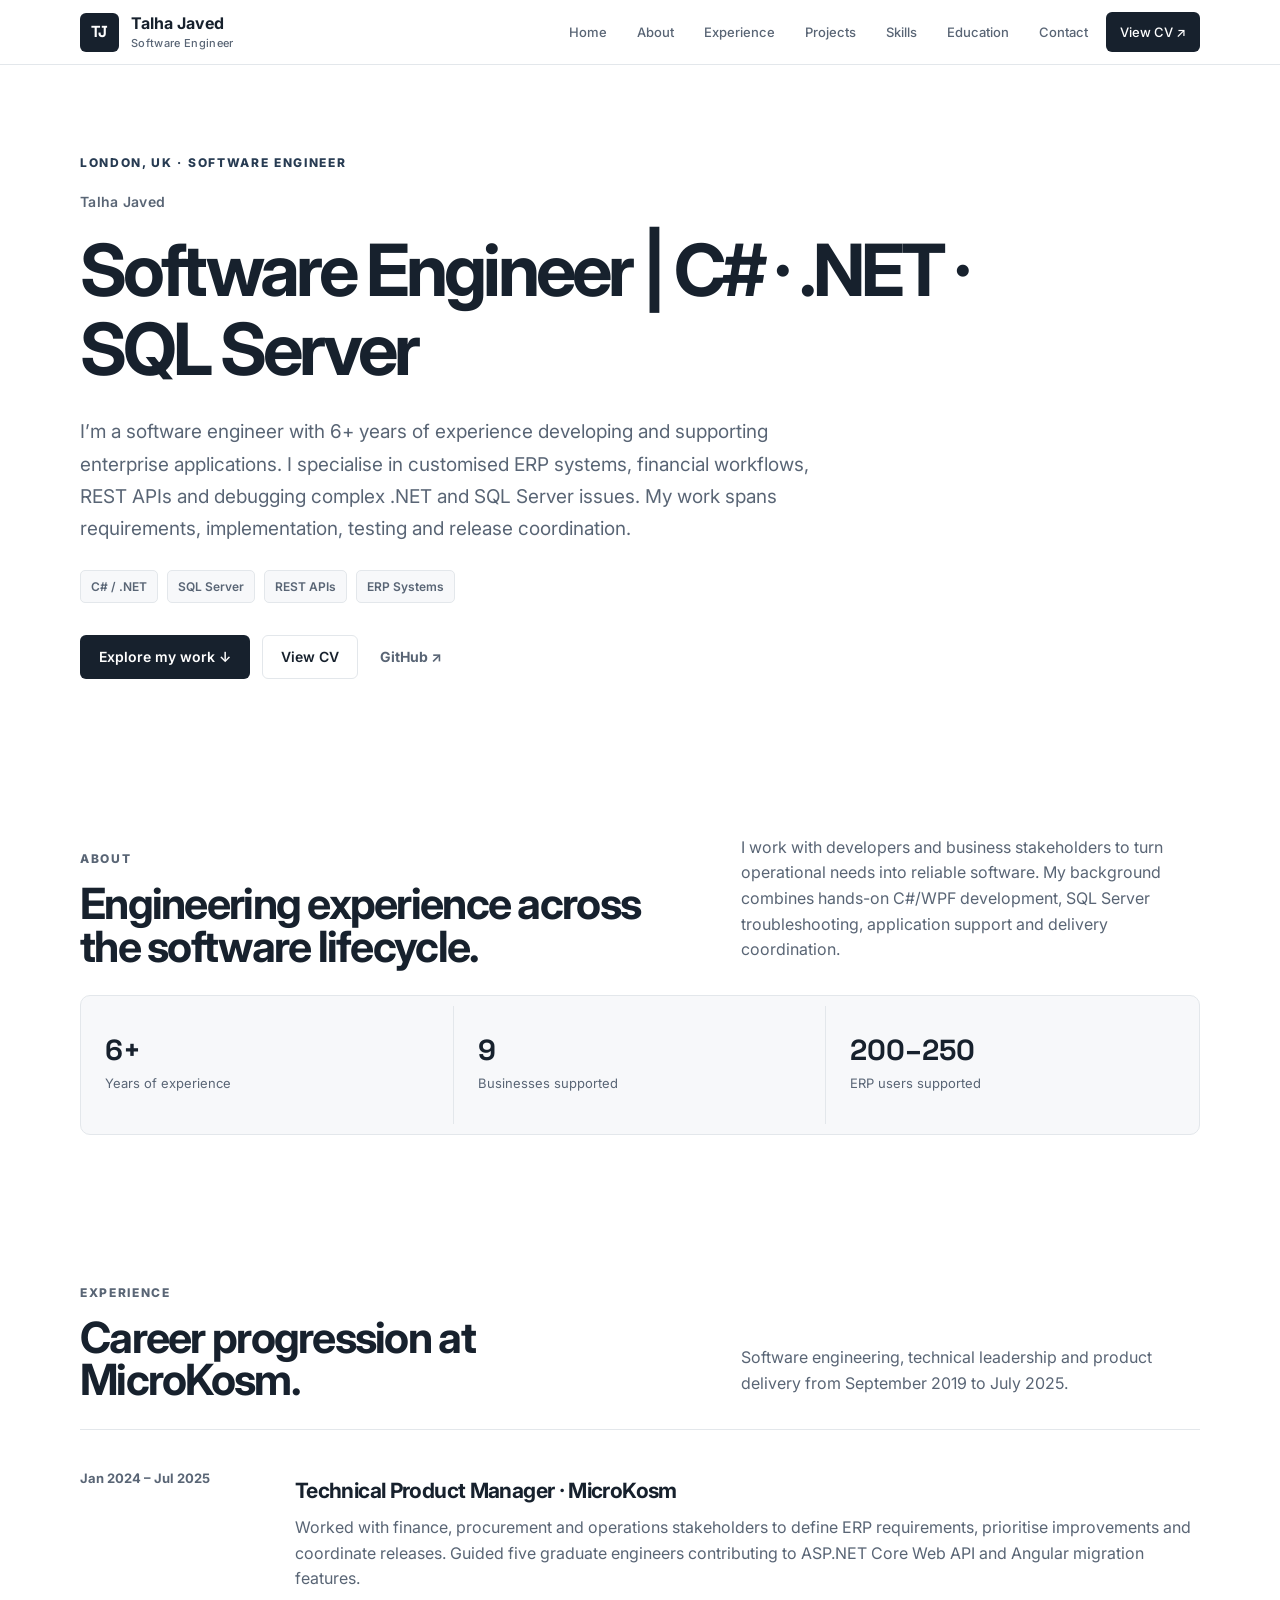
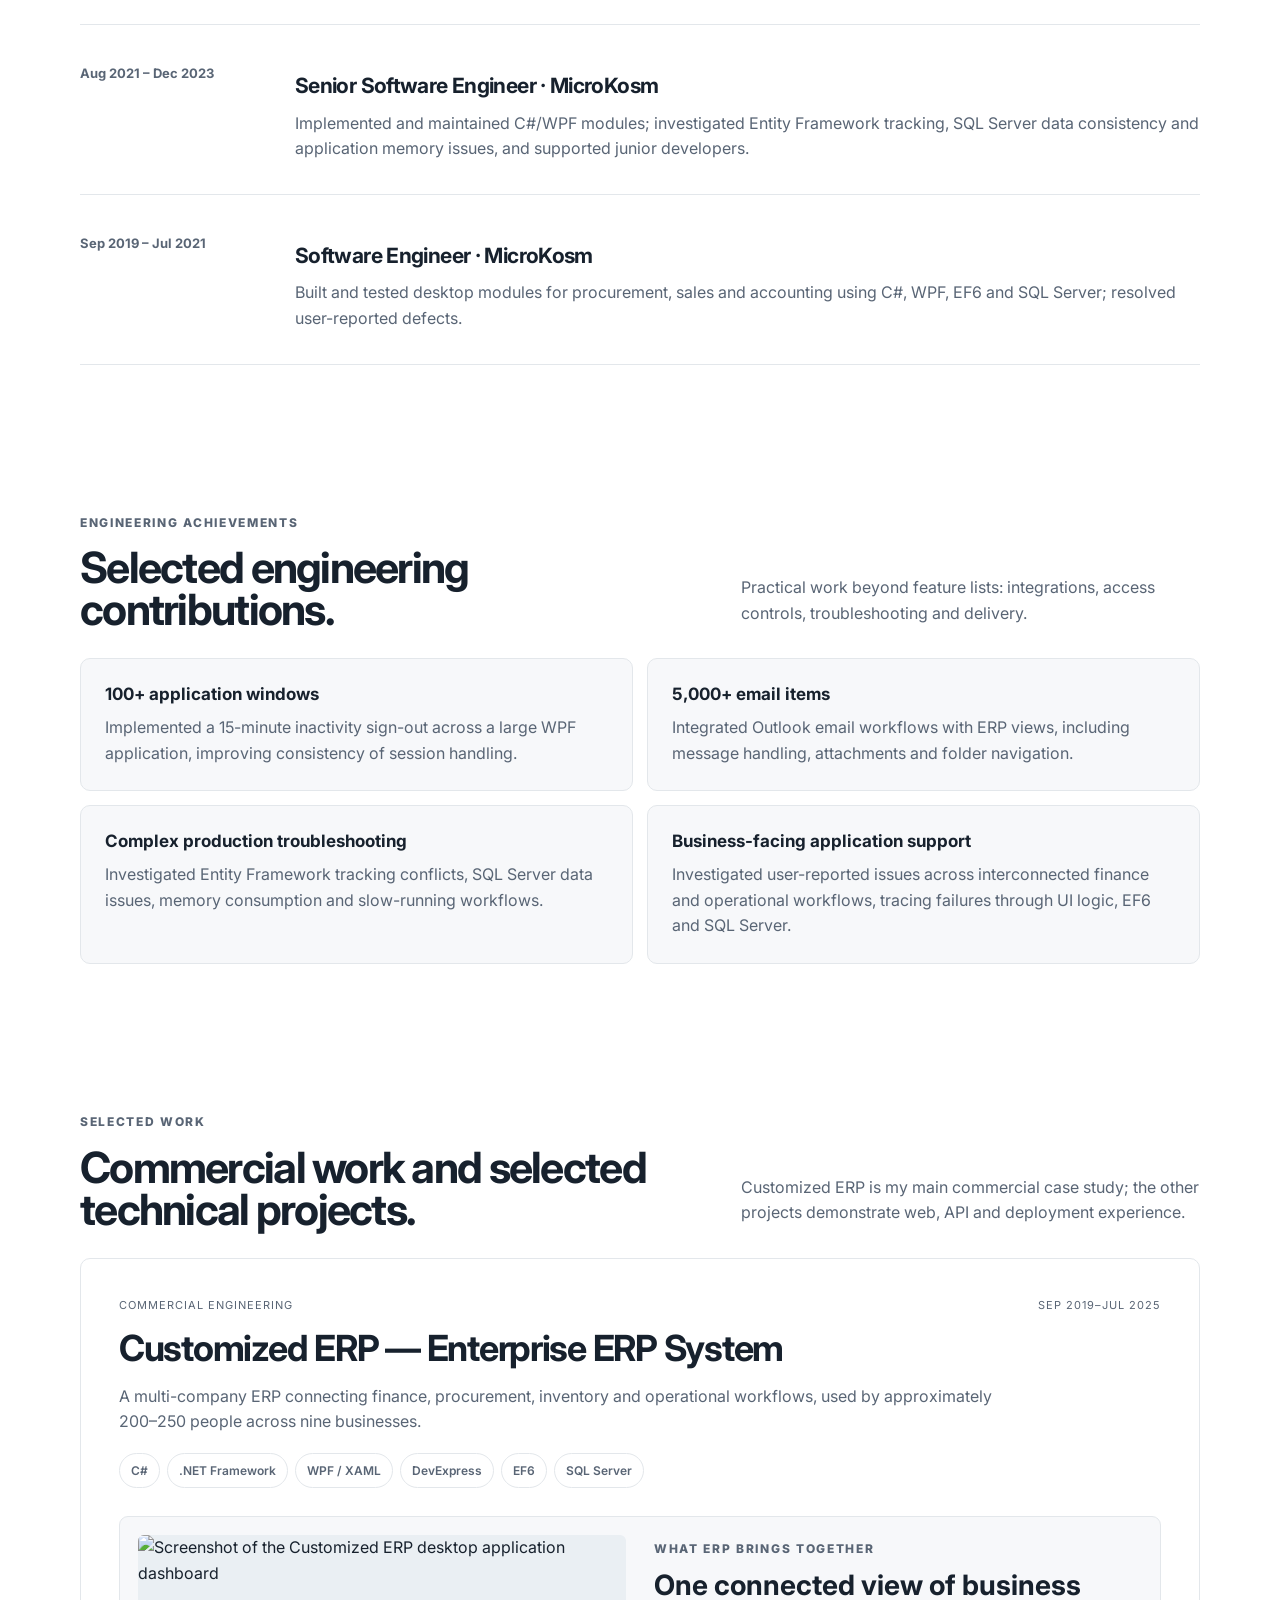
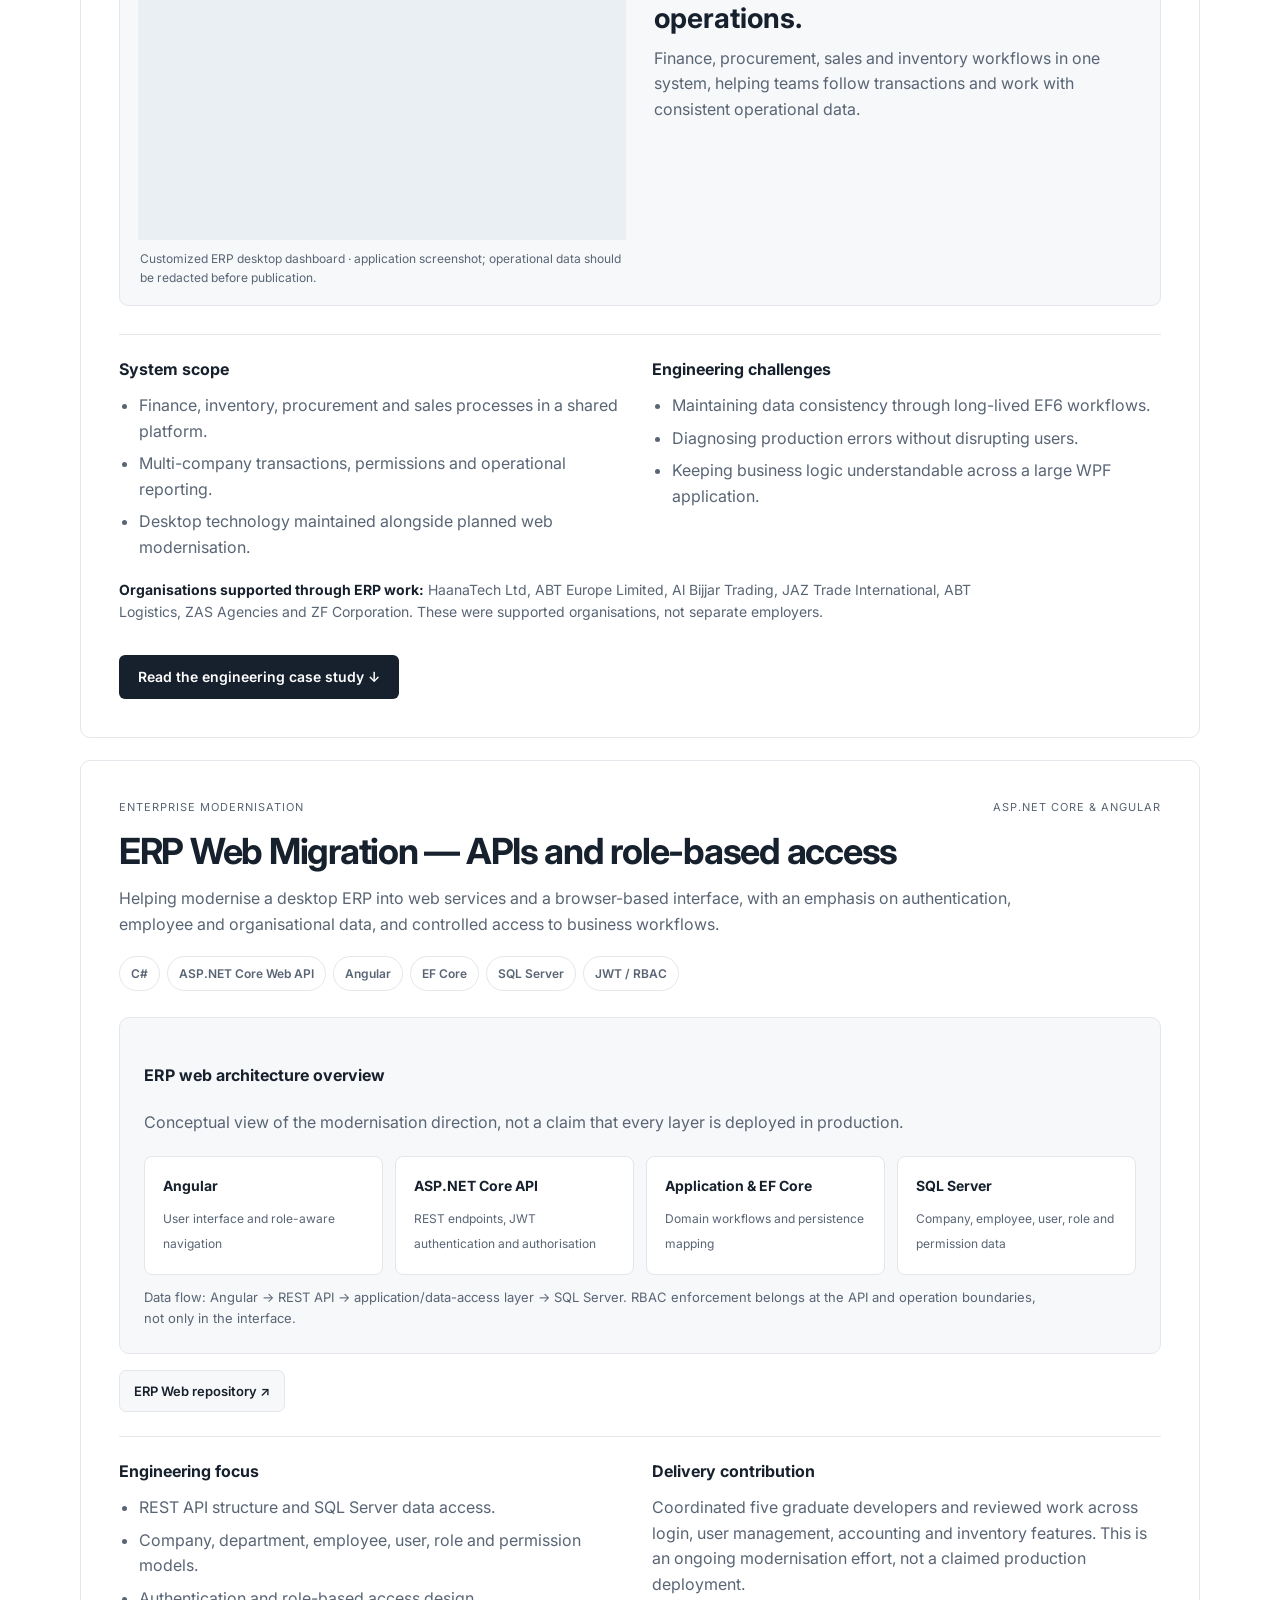
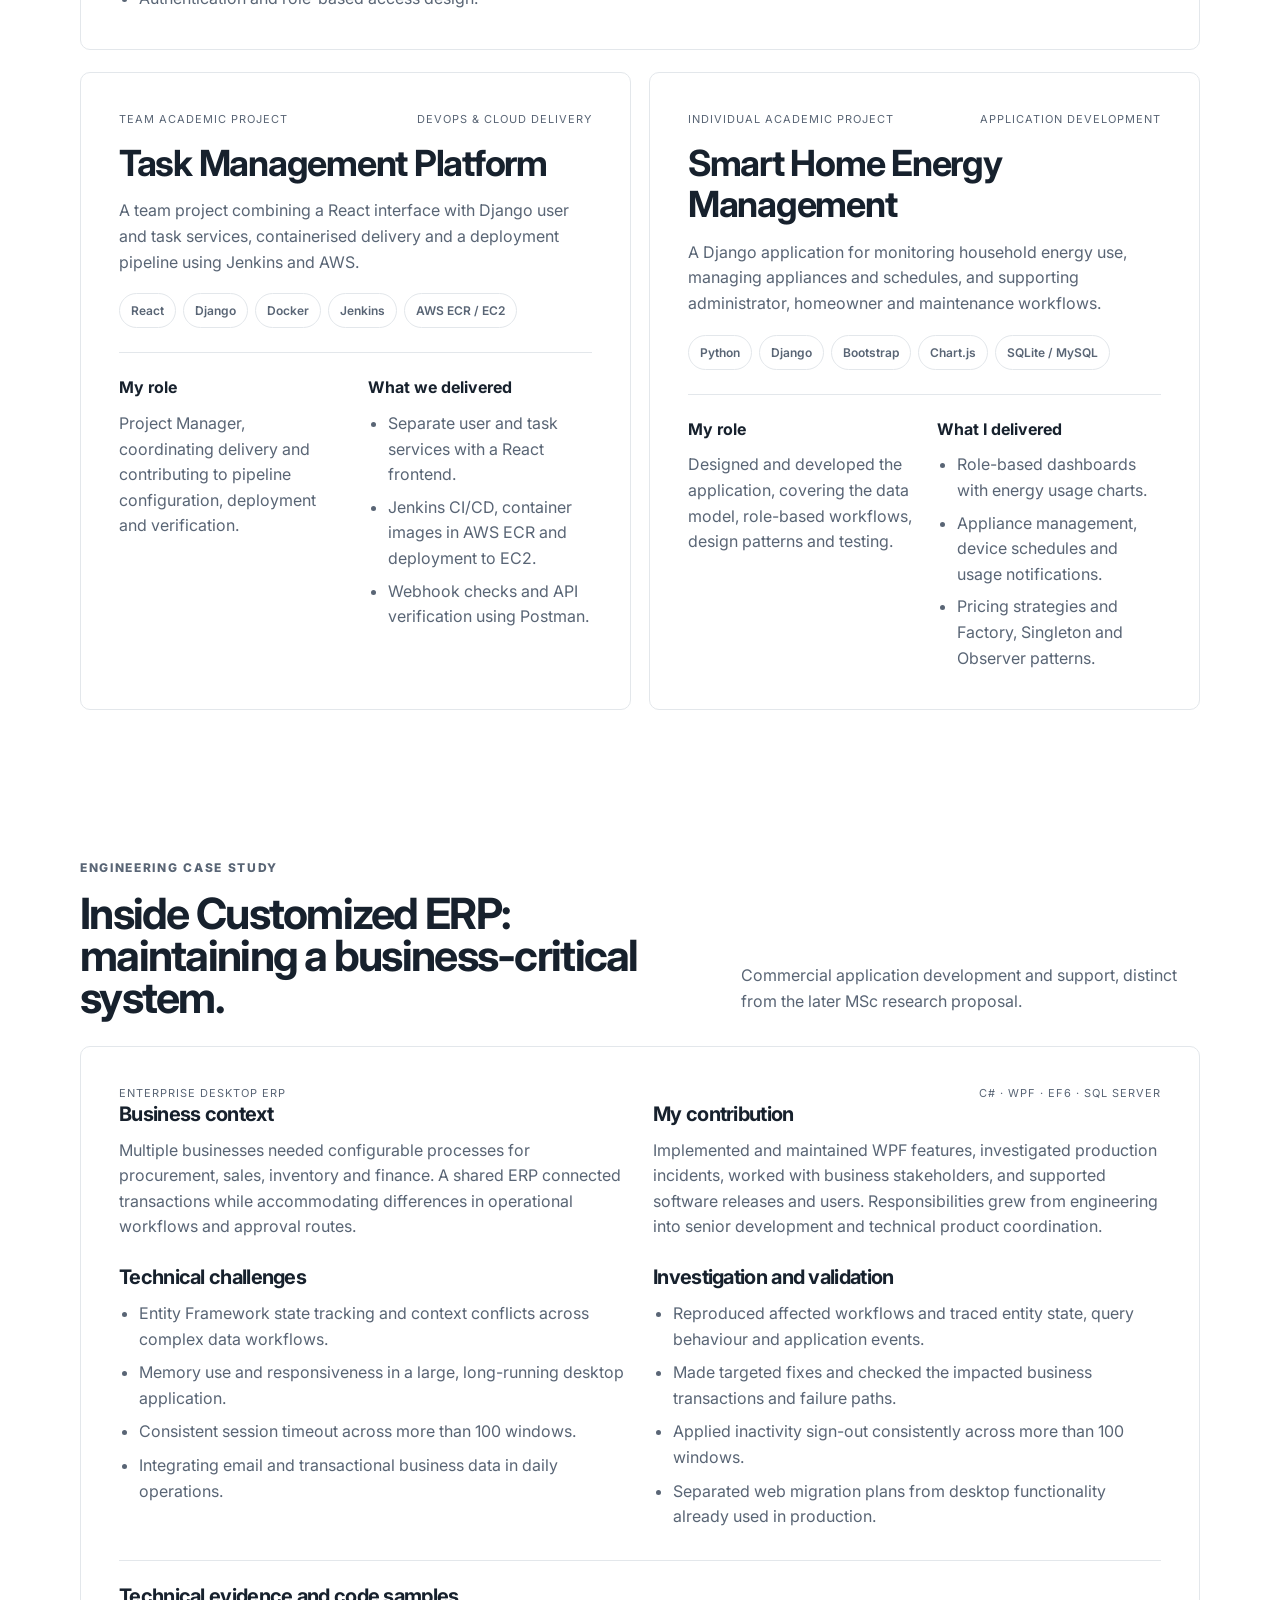
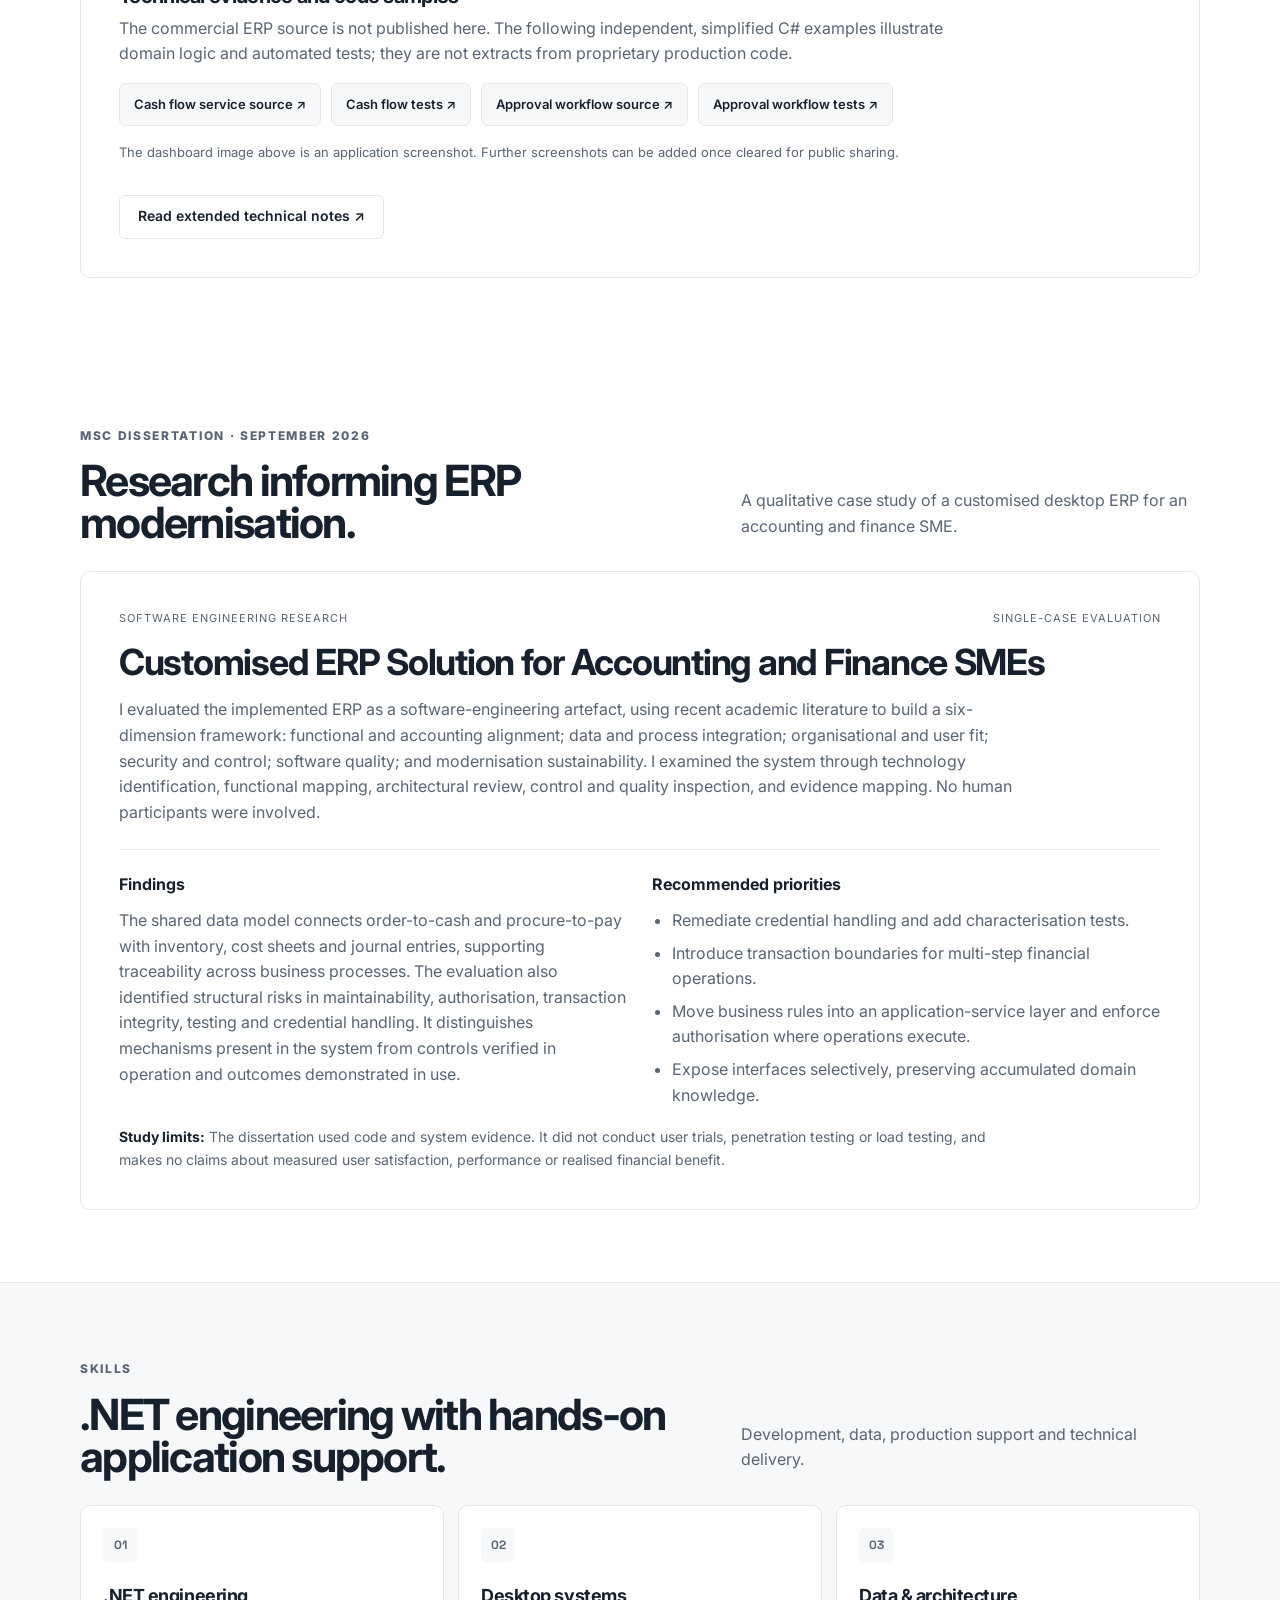
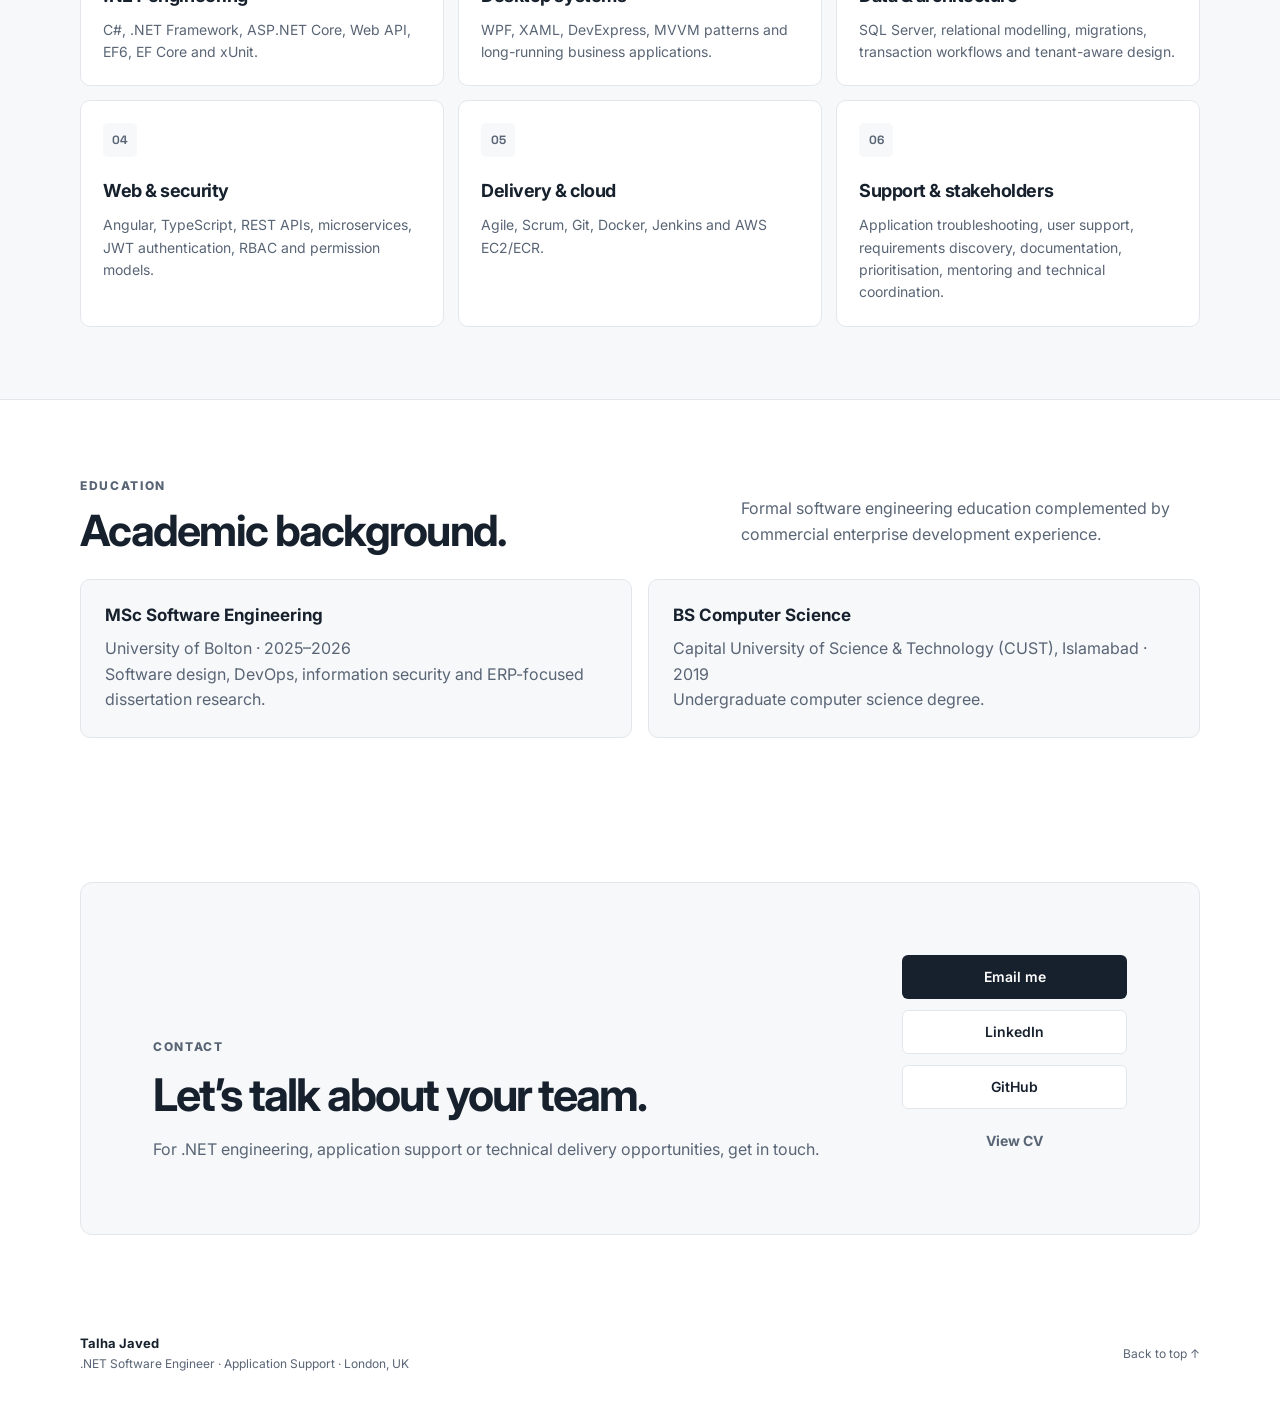
==== commit ac401de9: "Rename public SmartERP references to Customized ERP" ====
--- a/docs/index.html
+++ b/docs/index.html
@@ -83,18 +83,18 @@
     <section id="work" class="one-page-section section shell">
       <div class="section-heading">
         <div><span class="kicker">Selected work</span><h2>Commercial work and selected technical projects.</h2></div>
-        <p>SmartERP is my main commercial case study; the other projects demonstrate web, API and deployment experience.</p>
+        <p>Customized ERP is my main commercial case study; the other projects demonstrate web, API and deployment experience.</p>
       </div>
       <div class="one-page-projects">
         <article id="smart-erp" class="project-card one-page-project">
           <div class="project-meta"><span>Commercial engineering</span><span>Sep 2019–Jul 2025</span></div>
-          <h3>SmartERP — Enterprise ERP System</h3>
+          <h3>Customized ERP — Enterprise ERP System</h3>
           <p>A multi-company ERP connecting finance, procurement, inventory and operational workflows, used by approximately 200–250 people across nine businesses.</p>
           <div class="project-stack"><span>C#</span><span>.NET Framework</span><span>WPF / XAML</span><span>DevExpress</span><span>EF6</span><span>SQL Server</span></div>
           <div class="erp-feature">
             <figure>
-              <img src="./images/MainDashboard.PNG" alt="Screenshot of the SmartERP desktop application dashboard" loading="lazy" />
-              <figcaption>SmartERP desktop dashboard · application screenshot; operational data should be redacted before publication.</figcaption>
+              <img src="./images/MainDashboard.PNG" alt="Screenshot of the Customized ERP desktop application dashboard" loading="lazy" />
+              <figcaption>Customized ERP desktop dashboard · application screenshot; operational data should be redacted before publication.</figcaption>
             </figure>
             <div><span class="kicker">What ERP brings together</span><h4>One connected view of business operations.</h4><p>Finance, procurement, sales and inventory workflows in one system, helping teams follow transactions and work with consistent operational data.</p></div>
           </div>
@@ -147,7 +147,7 @@
 
 
     <section id="case-study" class="one-page-section section shell">
-      <div class="section-heading"><div><span class="kicker">Engineering case study</span><h2>Inside SmartERP: maintaining a business-critical system.</h2></div><p>Commercial application development and support, distinct from the later MSc research proposal.</p></div>
+      <div class="section-heading"><div><span class="kicker">Engineering case study</span><h2>Inside Customized ERP: maintaining a business-critical system.</h2></div><p>Commercial application development and support, distinct from the later MSc research proposal.</p></div>
       <article class="project-card one-page-project">
         <div class="project-meta"><span>Enterprise desktop ERP</span><span>C# · WPF · EF6 · SQL Server</span></div>
         <div class="case-study-content">
--- a/docs/styles.css
+++ b/docs/styles.css
@@ -410,6 +410,78 @@
   *, *::before, *::after { animation-duration: .01ms !important; animation-iteration-count: 1 !important; transition-duration: .01ms !important; }
   .reveal { opacity: 1; transform: none; }
 }
+
+
+/* Consolidated page layouts formerly in index.html */
+
+    html { scroll-padding-top: 100px; }
+    main section[id], article[id] { scroll-margin-top: 100px; }
+    .home-hero { grid-template-columns: 1fr; padding-top: 72px; padding-bottom: 72px; min-height: auto; }
+    .home-hero h1 { font-size: clamp(48px, 6vw, 76px); line-height: 1.08; }
+    .home-hero .intro-name { display:block; color:var(--text); background:none; font-size:inherit; letter-spacing:inherit; margin:0; }
+    .one-page-section { padding-block: 82px; }
+    .one-page-section > .shell { min-width: 0; }
+    .one-page-projects { display:grid; gap:22px; }
+    .one-page-project { display:block; min-height:0; padding:clamp(24px,4vw,44px); }
+    .one-page-project h3 { font-family:Inter,system-ui,sans-serif; font-size:clamp(25px,3vw,36px); line-height:1.15; letter-spacing:-.035em; margin:14px 0; }
+    .one-page-project p { max-width:900px; color:var(--muted); }
+    .project-subhead { color:var(--accent); font-size:13px; font-weight:700; text-transform:uppercase; letter-spacing:.08em; }
+    .one-page-project .project-stack { margin-top:18px; }
+    .erp-feature { display:grid; grid-template-columns:1fr 1fr; align-items:start; gap:28px; margin:28px 0; padding:18px; border:1px solid var(--line); border-radius:18px; background:var(--bg-soft); }
+    .erp-feature figure { margin:0; overflow:hidden; border-radius:13px; }
+    .erp-feature img { width:100%; aspect-ratio:16/10; object-fit:cover; }
+    .erp-feature figcaption { padding:9px 2px 0; color:var(--muted); font-size:12px; }
+    .erp-feature figcaption a { color:inherit; text-decoration:underline; }
+    .erp-feature h4 { font-family:Inter,system-ui,sans-serif; font-size:clamp(20px,2.4vw,28px); line-height:1.2; margin:8px 0 10px; }
+    .project-details { display:grid; grid-template-columns:1fr 1fr; gap:24px; margin-top:24px; padding-top:22px; border-top:1px solid var(--line); }
+    .project-details h4 { font-size:16px; margin:0 0 10px; }
+    .project-details ul { padding-left:20px; margin:0; color:var(--muted); }
+    .project-details li+li { margin-top:7px; }
+    .one-page-section .timeline { max-width:none; }
+    .one-page-section .timeline-content h3 { margin-top:12px; }
+    .one-page-section .client-names { color:var(--muted); font-size:14px; margin-top:18px; }
+    .one-page-section .client-names strong { color:var(--text); }
+    .one-page-section .section-heading { scroll-margin-top:110px; }
+    #skills { border-block:1px solid var(--line); background:var(--bg-soft); }
+    @media(max-width:1000px) {
+      .home-hero { padding-top:40px; gap:36px; }
+      .home-hero .hero-actions .button { flex:0 1 auto; }
+      .erp-feature { grid-template-columns:1fr; }
+    }
+    @media(max-width:820px) {
+      .one-page-section { padding-block:64px; }
+      .project-details { grid-template-columns:1fr; gap:18px; }
+    }
+    @media(max-width:620px) {
+      .home-hero h1 { font-size:clamp(42px,12vw,60px); }
+      .one-page-section { padding-block:54px; }
+      .home-hero { padding-block:40px!important; }
+      .metrics { grid-template-columns:repeat(2,1fr); }
+      .metrics article { border:0!important; }
+      .hero-tags { gap:12px; }
+    }
+    .research-card h3 { max-width: 1100px; }
+    .proposal-note { margin-top:22px; padding:16px 18px; border-left:3px solid var(--accent); background:var(--bg-soft); }
+    .proposal-note strong { display:block; margin-bottom:5px; }
+    .proposal-note p { color:var(--muted); margin:0; }
+
+    /* Engineering proof and case study */
+    .evidence-grid{display:grid;grid-template-columns:repeat(2,minmax(0,1fr));gap:14px}
+    .evidence-card{padding:24px;border:1px solid var(--line);border-radius:10px;background:var(--bg-soft)}
+    .evidence-card strong{display:block;font-size:17px;line-height:1.4;margin-bottom:8px}
+    .evidence-card p,.case-study-content p{color:var(--muted);margin:0}
+    .architecture{margin-top:26px;border:1px solid var(--line);border-radius:10px;padding:24px;background:var(--bg-soft)}
+    .architecture-flow{display:grid;grid-template-columns:repeat(4,minmax(0,1fr));gap:12px;align-items:stretch;margin:20px 0 12px}
+    .architecture-step{position:relative;background:var(--panel-solid);border:1px solid var(--line);border-radius:8px;padding:18px}
+    .architecture-step strong{display:block;font-size:14px;margin-bottom:8px}
+    .architecture-step span{font-size:12px;color:var(--muted)}
+    .architecture-note{font-size:13px;color:var(--muted);margin-top:12px}
+    .case-study-content{display:grid;grid-template-columns:repeat(2,minmax(0,1fr));gap:26px}
+    .case-study-content h3{font-size:20px;margin:0 0 12px}
+    .case-study-content ul{padding-left:20px;color:var(--muted);margin:0}
+    .case-study-content li+li{margin-top:8px}
+    @media(max-width:800px){.architecture-flow{grid-template-columns:repeat(2,minmax(0,1fr))}}
+    @media(max-width:620px){.evidence-grid,.case-study-content,.architecture-flow{grid-template-columns:1fr}.architecture{padding:18px}}
 
 
 /* Corporate minimal portfolio — unified visual direction */
@@ -469,3 +541,9 @@
 @media(max-width:1000px){.skills-grid{grid-template-columns:repeat(2,minmax(0,1fr))}.home-hero{padding-block:58px!important}}
 @media(max-width:820px){.nav-links{background:white;box-shadow:var(--shadow)}.timeline-item{grid-template-columns:1fr;gap:8px}.contact-card{grid-template-columns:1fr}.project-grid{grid-template-columns:1fr}}
 @media(max-width:620px){.shell{width:calc(100% - 36px)}.home-hero{padding-block:44px!important}.home-hero h1{font-size:clamp(38px,10vw,56px)!important}.one-page-section{padding-block:52px}.metrics{grid-template-columns:1fr}.metrics article{border-right:0;border-bottom:1px solid var(--line)}.metrics article:last-child{border-bottom:0}.skills-grid{grid-template-columns:1fr}.erp-feature{grid-template-columns:1fr}.project-details{grid-template-columns:1fr}.nav{gap:10px}.brand-copy{font-size:14px}}
+
+/* Technical evidence and education */
+.education-grid{display:grid;grid-template-columns:repeat(2,minmax(0,1fr));gap:16px}.technical-evidence{margin-top:30px;padding-top:24px;border-top:1px solid var(--line)}.technical-evidence h3{font-size:20px;margin:0 0 8px}.technical-evidence p{color:var(--muted);max-width:850px}.evidence-links,.sample-links{display:flex;flex-wrap:wrap;gap:10px;margin:16px 0}.evidence-links a,.sample-links a{display:inline-block;border:1px solid var(--line);border-radius:7px;background:var(--bg-soft);padding:10px 14px;font-size:13px;font-weight:600;text-decoration:none}.evidence-links a:hover,.sample-links a:hover{border-color:var(--accent)}.evidence-note{font-size:13px;margin-top:14px}@media(max-width:620px){.education-grid{grid-template-columns:1fr}.evidence-links a{width:100%}.home-hero h1{overflow-wrap:anywhere}}
+
+/* Keep the corporate minimal responsive metrics layout authoritative */
+@media(max-width:620px){.metrics{grid-template-columns:1fr}.metrics article{border-bottom:1px solid var(--line)}.metrics article:last-child{border-bottom:0}}
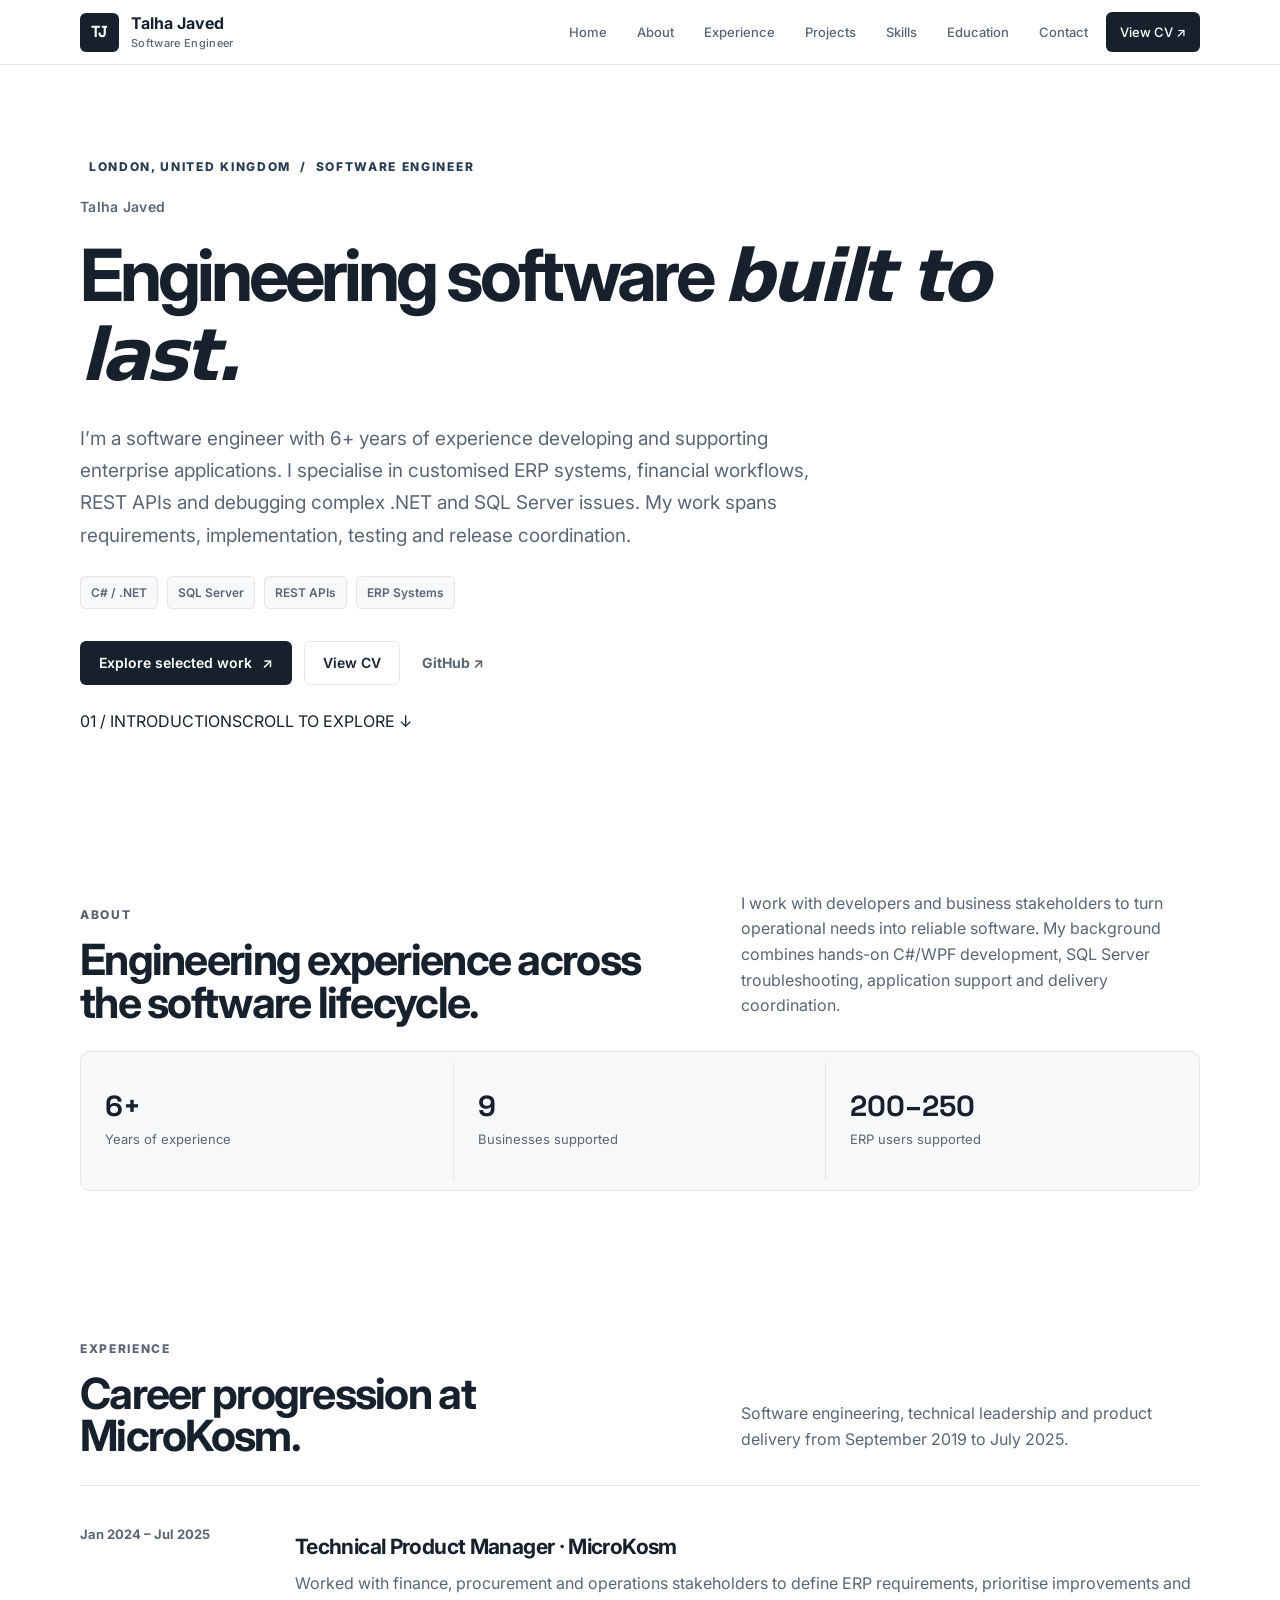
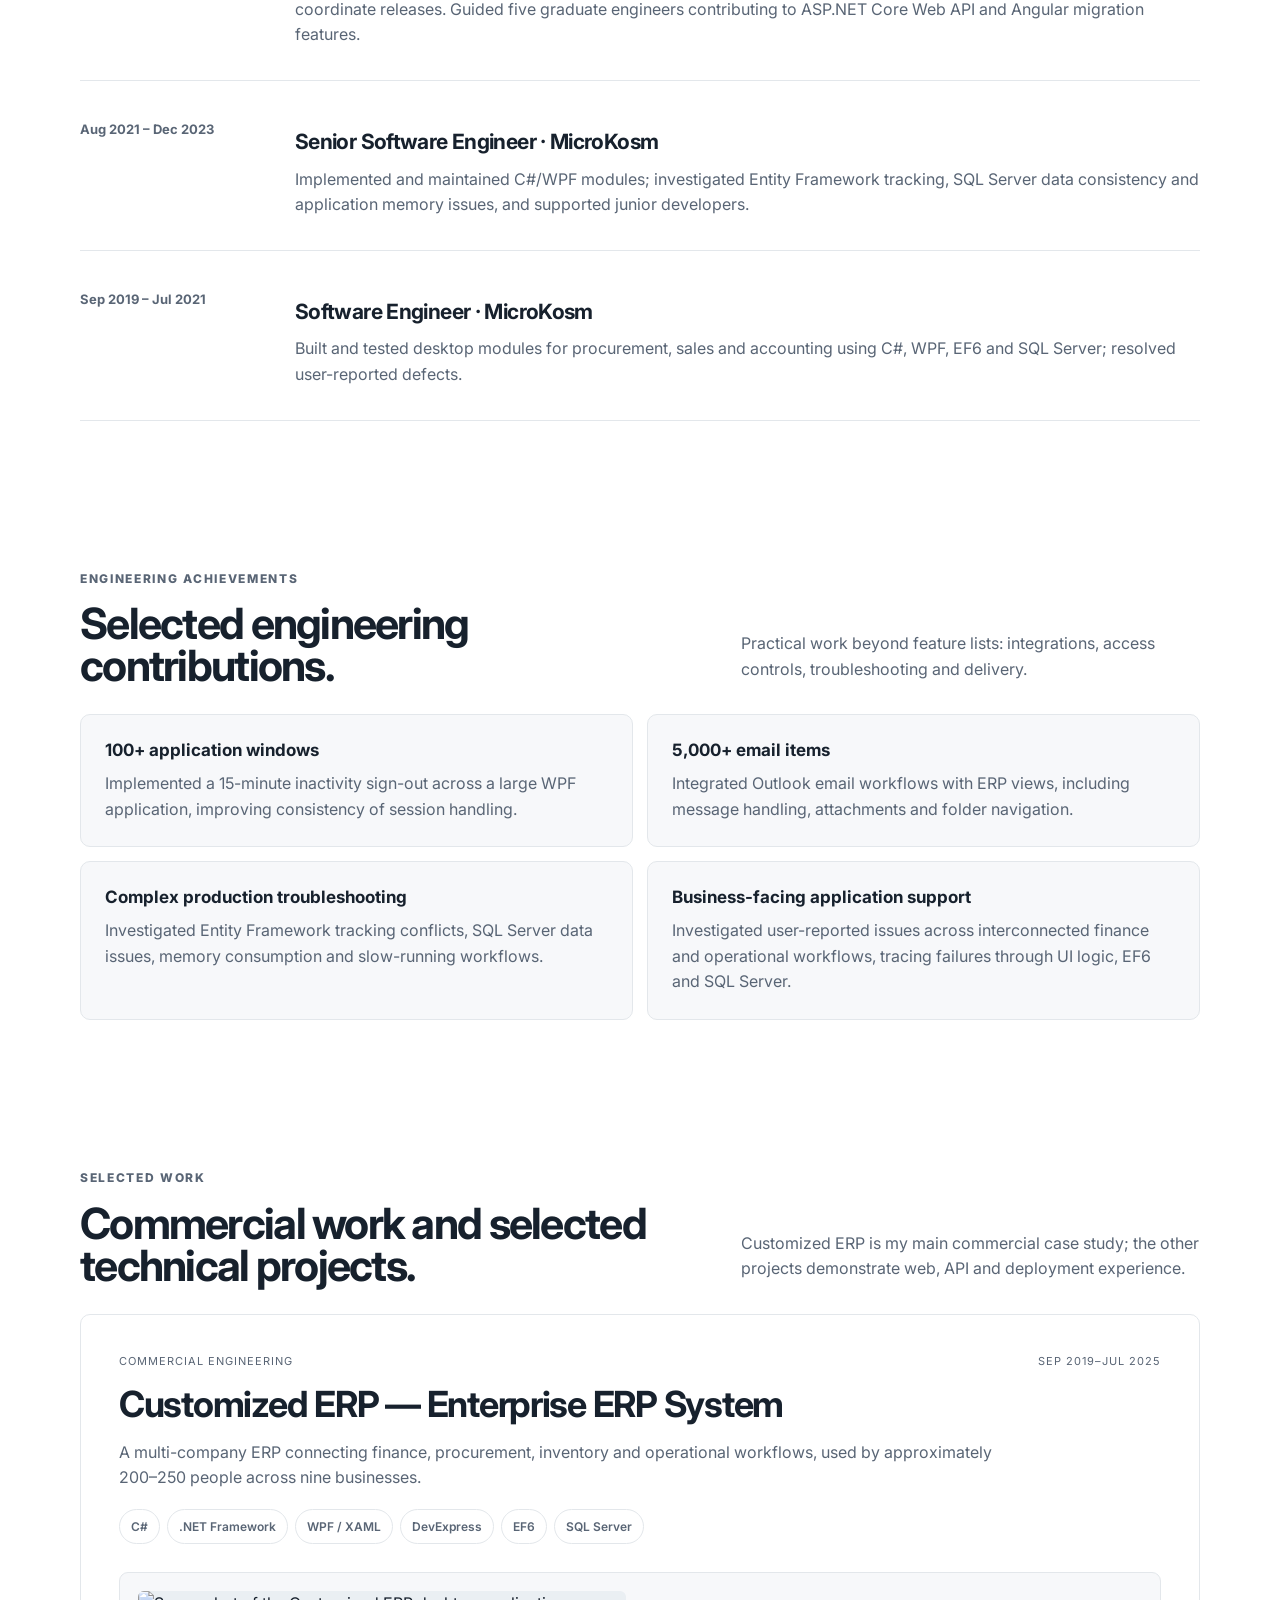
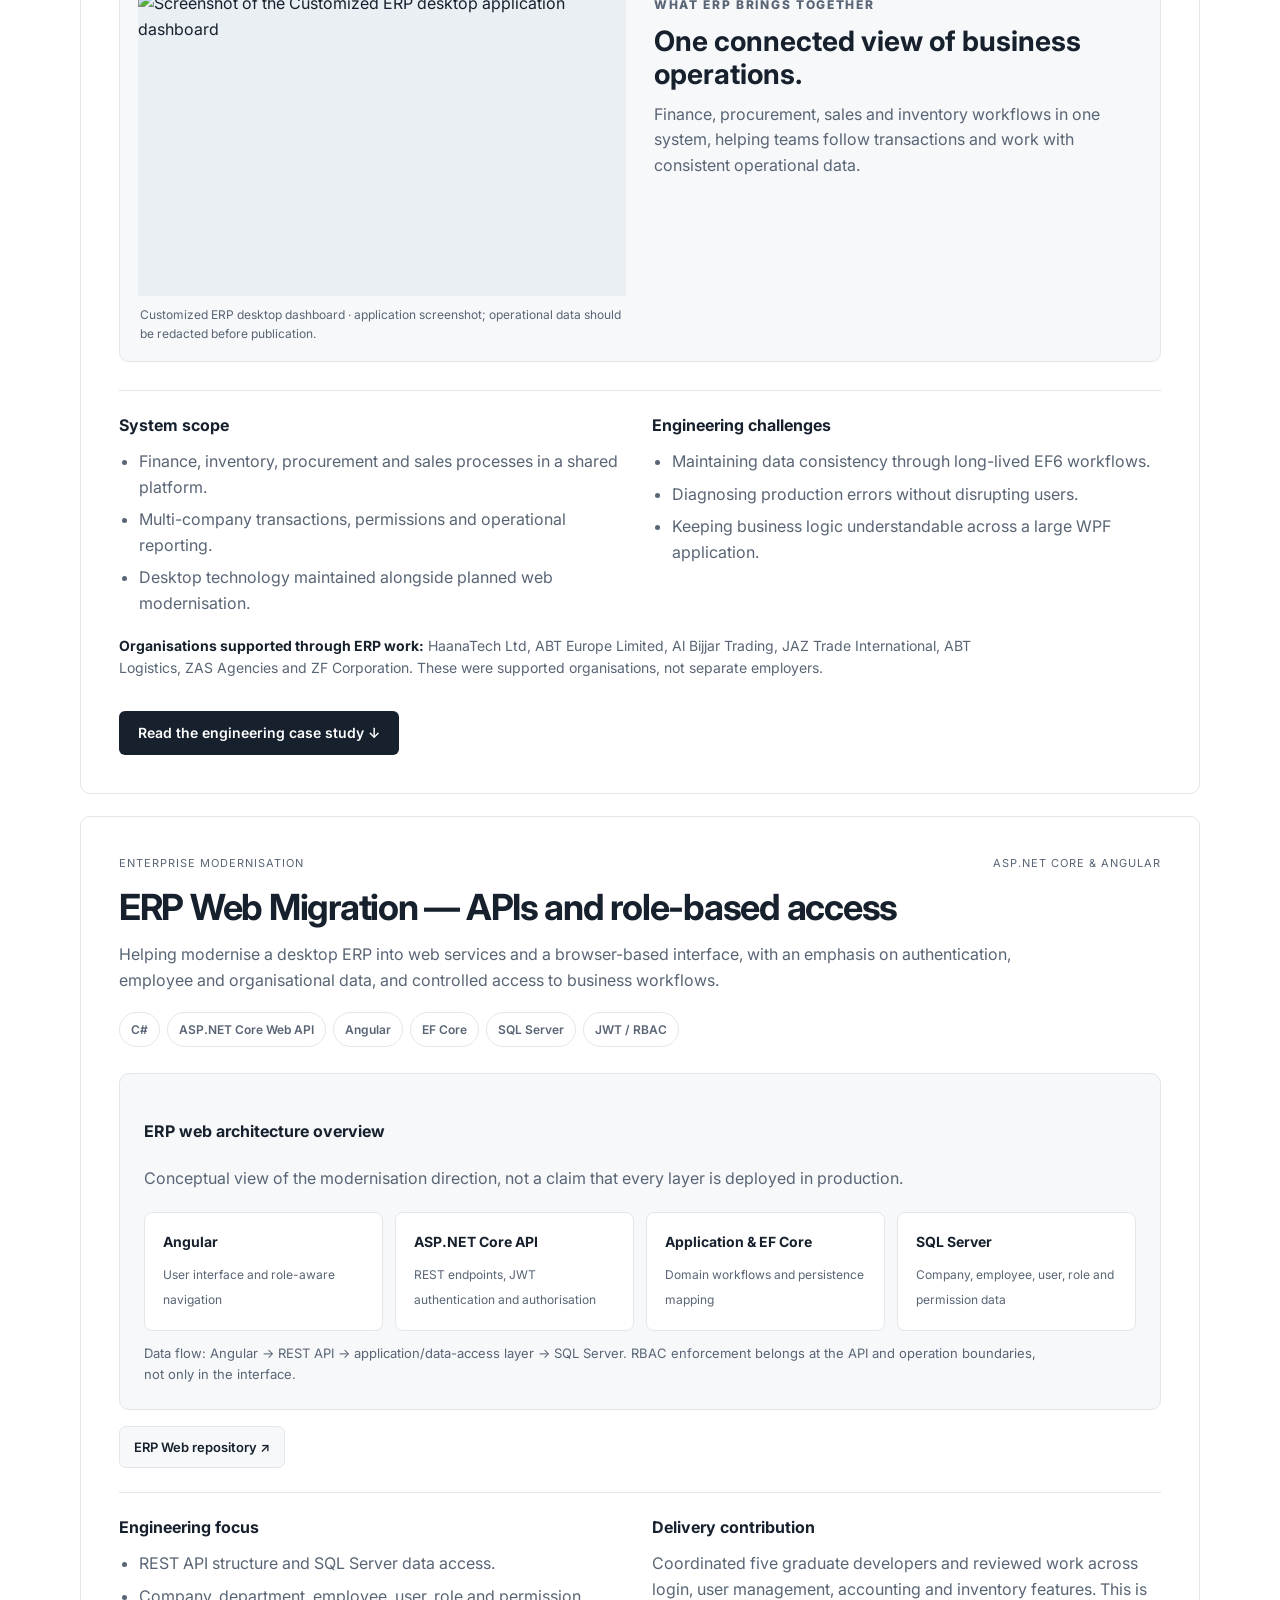
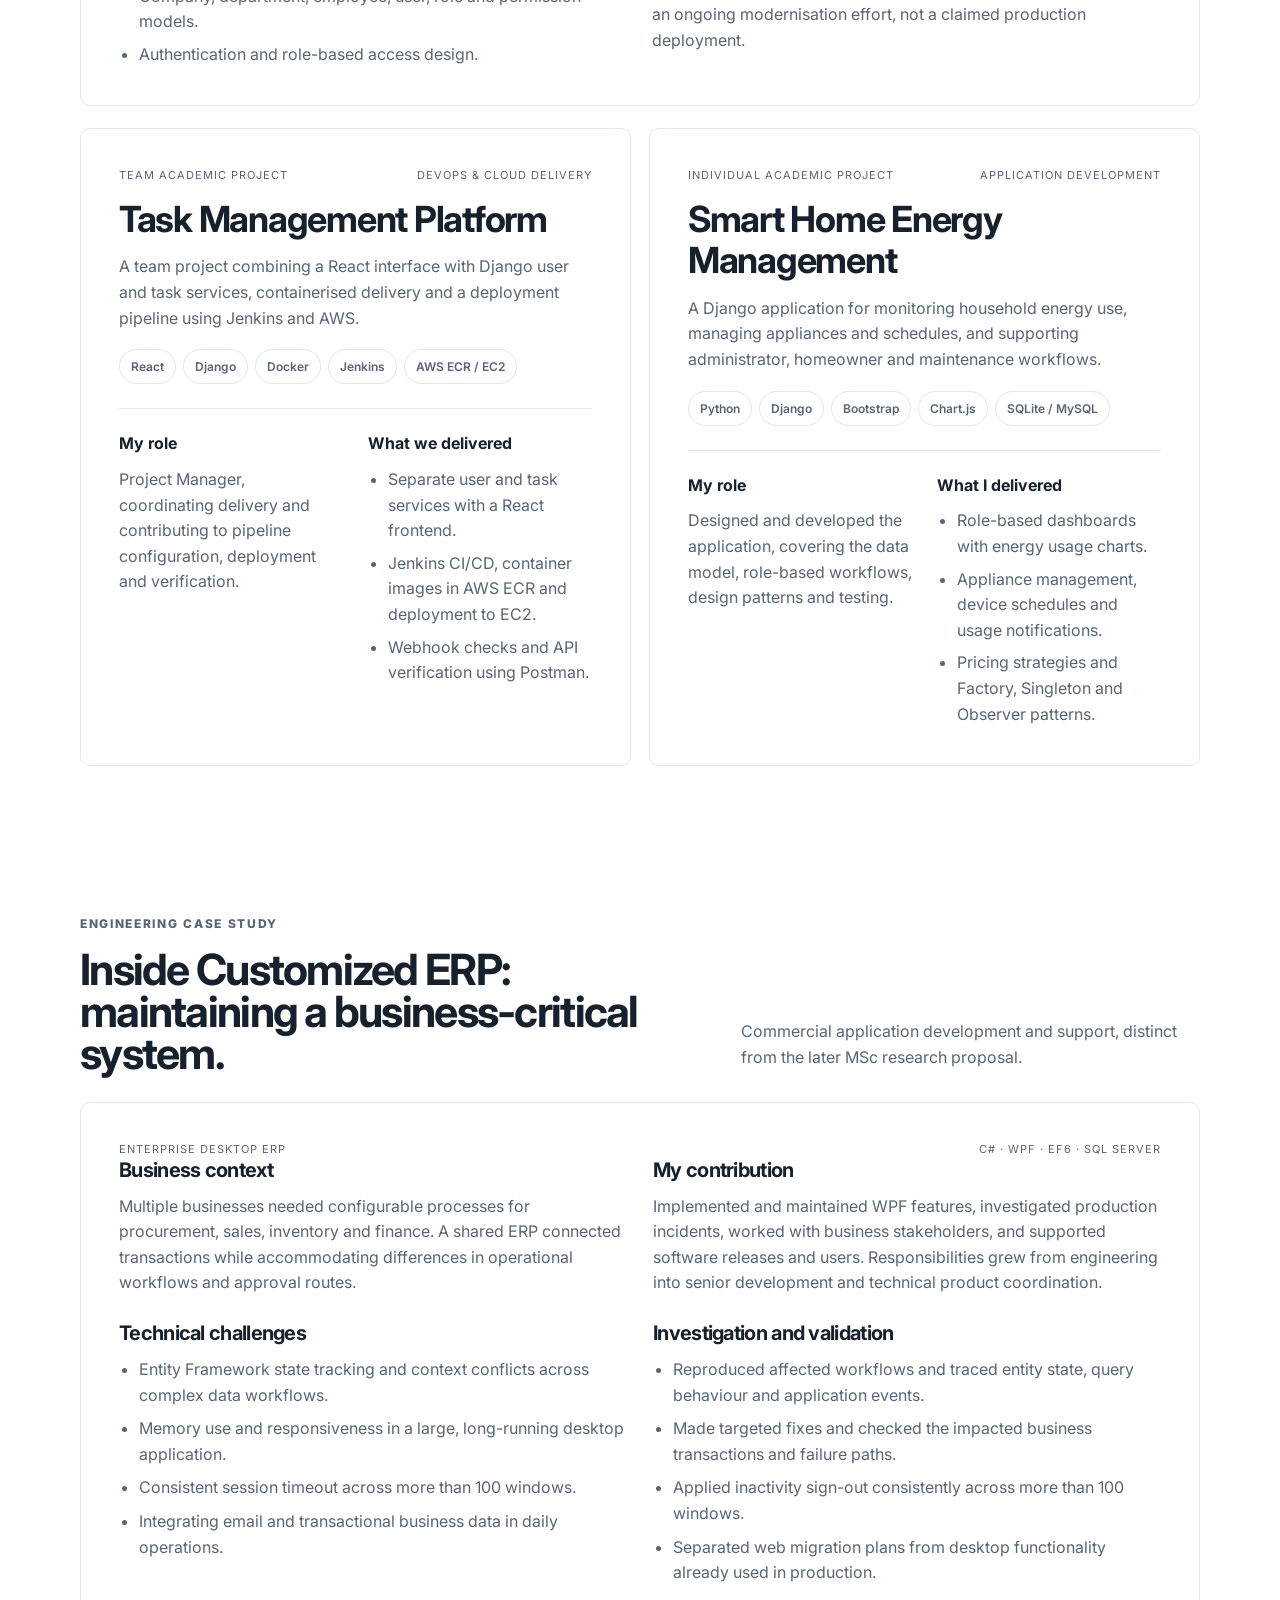
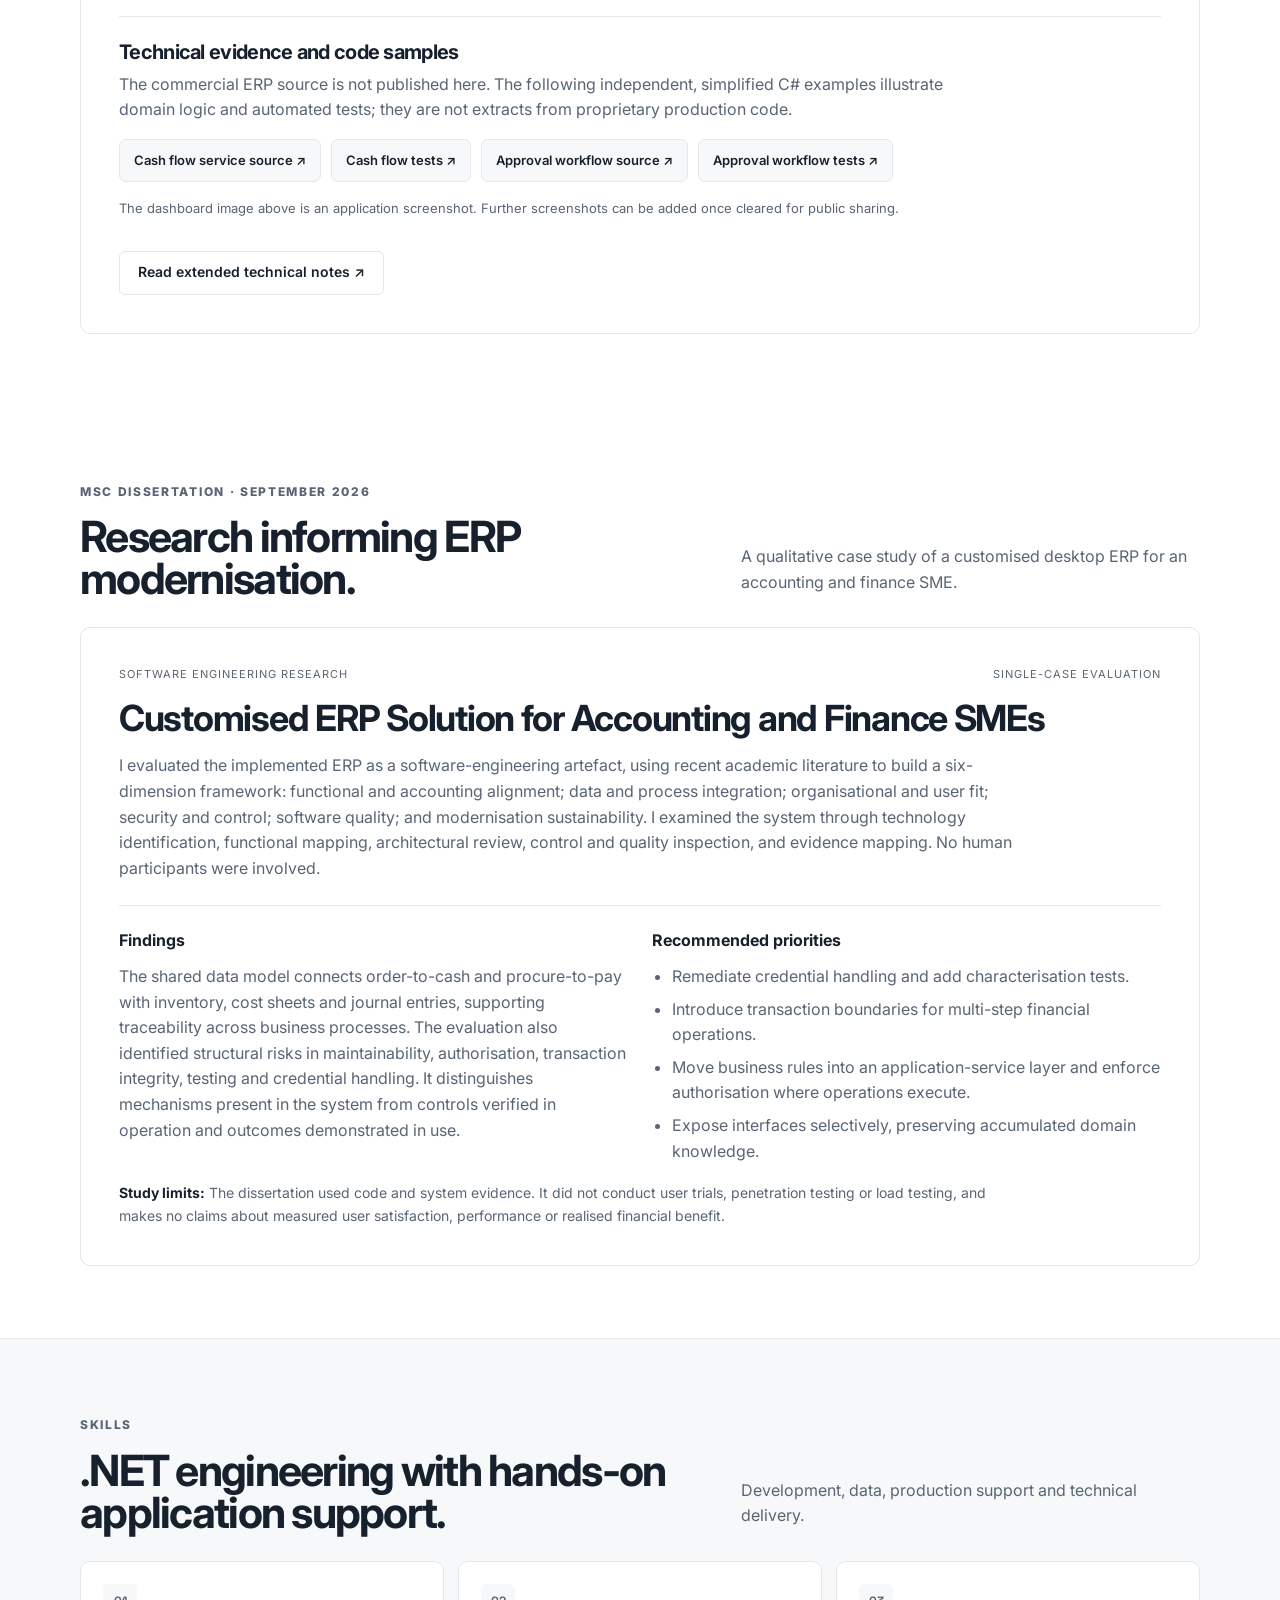
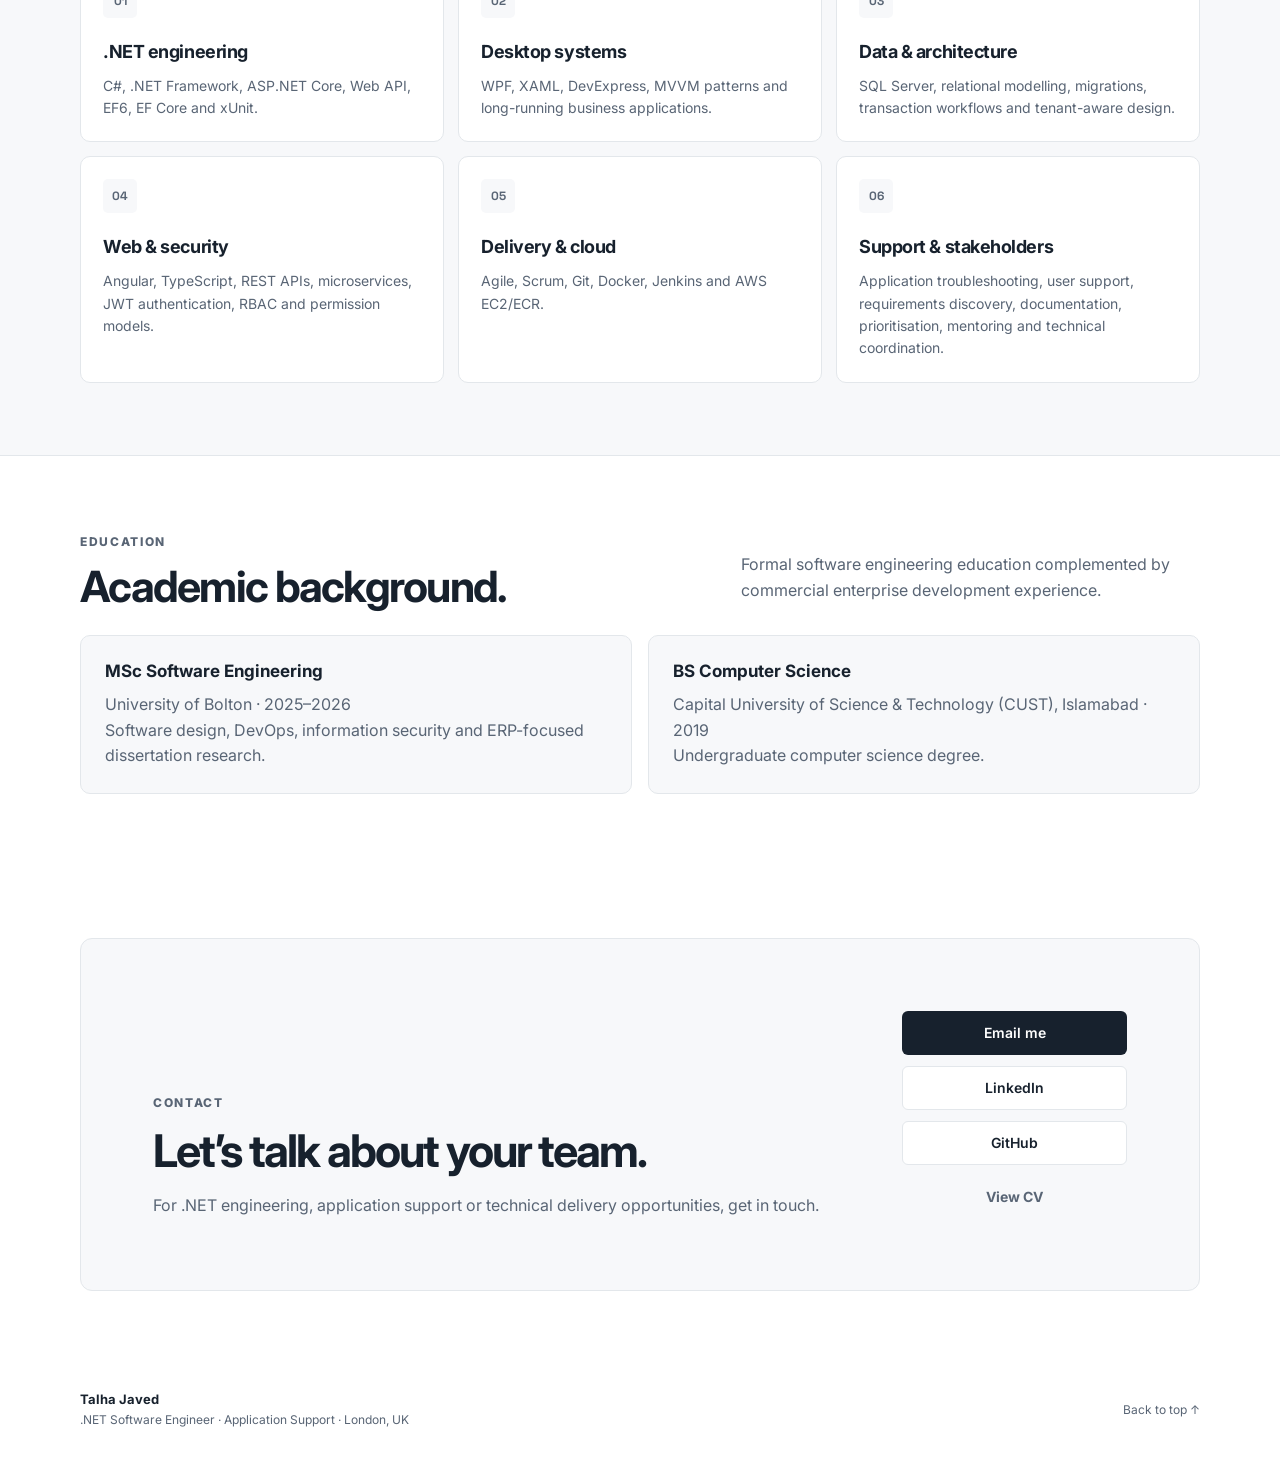
==== commit a50fa856: "Refine portfolio hero and editorial visual structure" ====
--- a/docs/index.html
+++ b/docs/index.html
@@ -46,16 +46,17 @@
   <main id="top">
     <section class="hero shell section home-hero">
       <div class="hero-copy">
-        <div class="eyebrow">London, UK · Software Engineer</div>
-        <h1><span class="intro-name">Talha Javed</span>Software Engineer | C# · .NET · SQL Server</h1>
+        <div class="eyebrow"><span class="availability-dot" aria-hidden="true"></span> London, United Kingdom <span class="eyebrow-divider" aria-hidden="true">/</span> SOFTWARE ENGINEER</div>
+        <h1><span class="intro-name">Talha Javed <span class="hero-name-rule" aria-hidden="true"></span></span>Engineering software <em>built to last.</em></h1>
         <p class="hero-lead">I’m a software engineer with 6+ years of experience developing and supporting enterprise applications. I specialise in customised ERP systems, financial workflows, REST APIs and debugging complex .NET and SQL Server issues. My work spans requirements, implementation, testing and release coordination.</p>
         <div class="hero-tags" aria-label="Core skills"><span>C# / .NET</span><span>SQL Server</span><span>REST APIs</span><span>ERP Systems</span></div>
         <div class="hero-actions">
-          <a class="button button-primary" href="#work">Explore my work ↓</a>
+          <a class="button button-primary" href="#work">Explore selected work <span aria-hidden="true">↗</span></a>
           <a class="button button-secondary" href="./cv/Talha_Javed_CV.pdf" target="_blank" rel="noopener noreferrer">View CV</a>
           <a class="text-link" href="https://github.com/talhajavedawan" target="_blank" rel="noopener noreferrer">GitHub ↗</a>
         </div>
       </div>
+      <div class="hero-bottom-line" aria-hidden="true"><span>01 / INTRODUCTION</span><span>SCROLL TO EXPLORE ↓</span></div>
     </section>
 
 
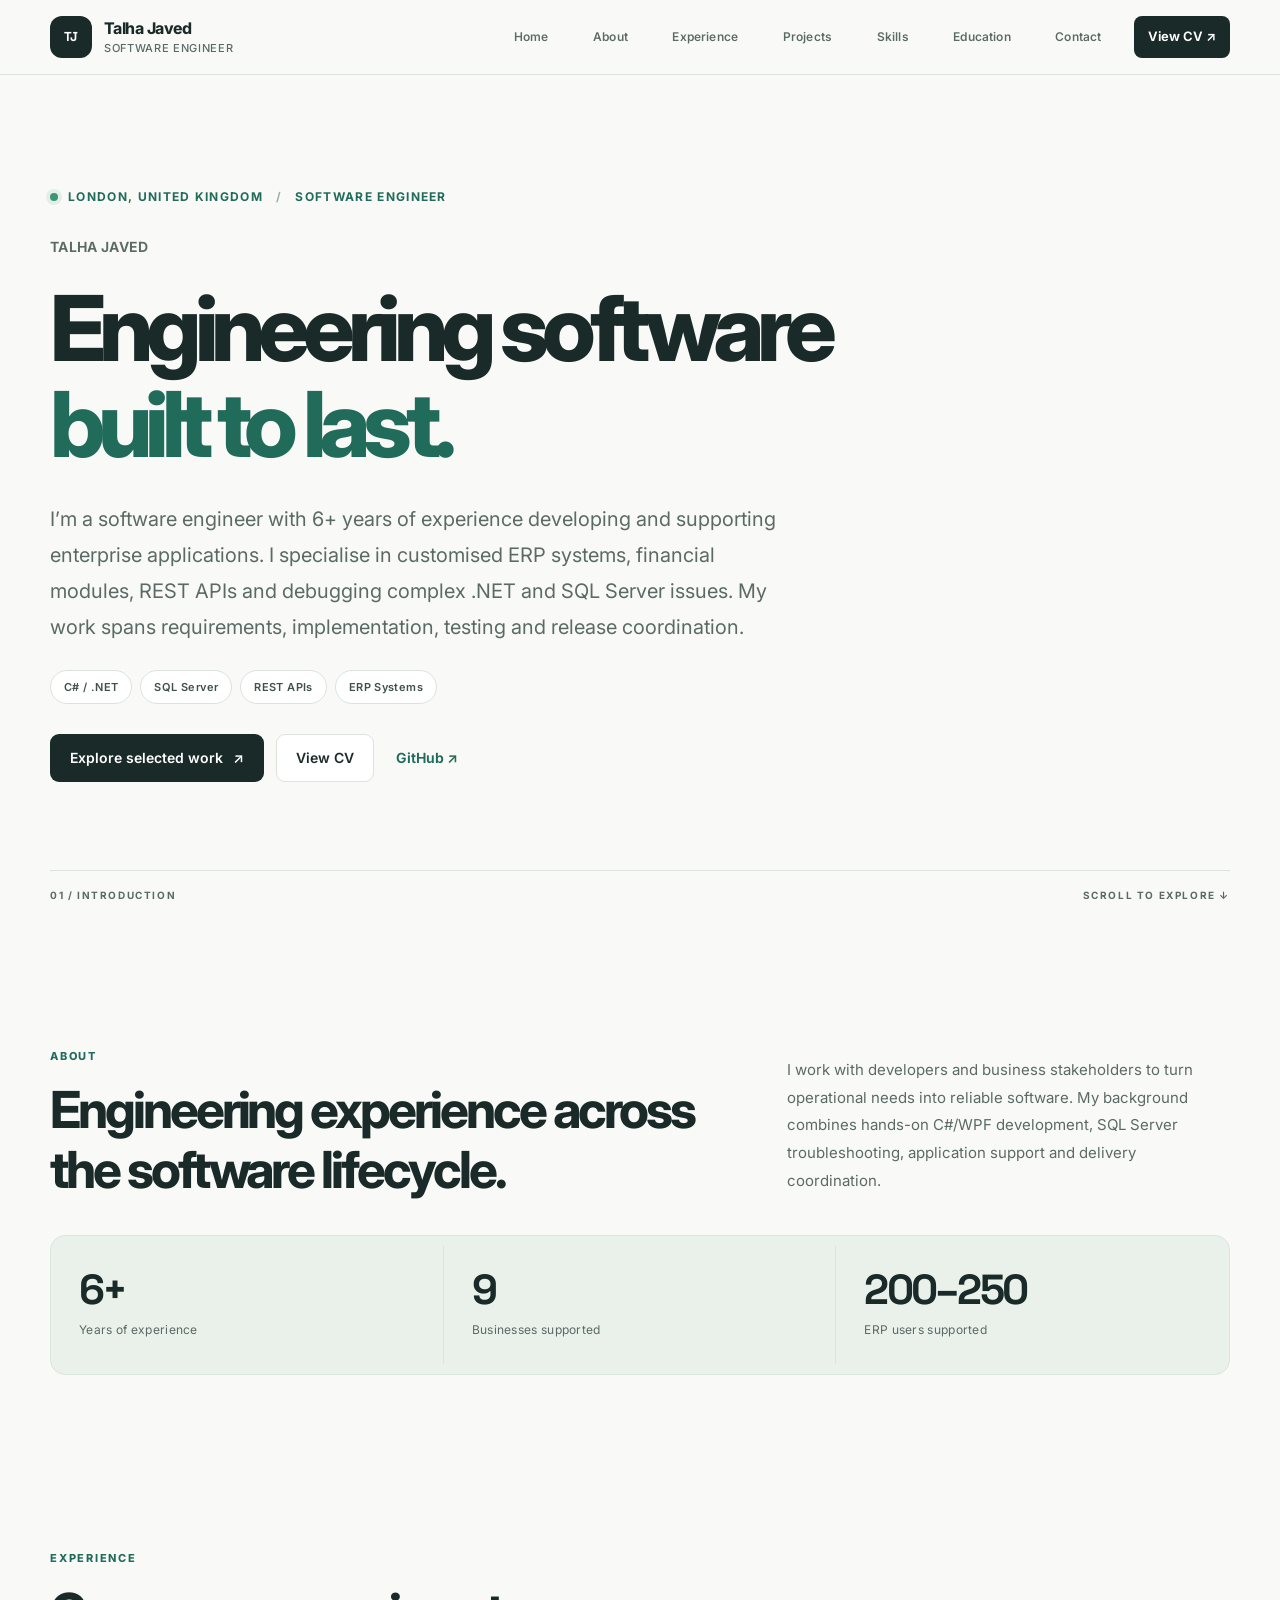
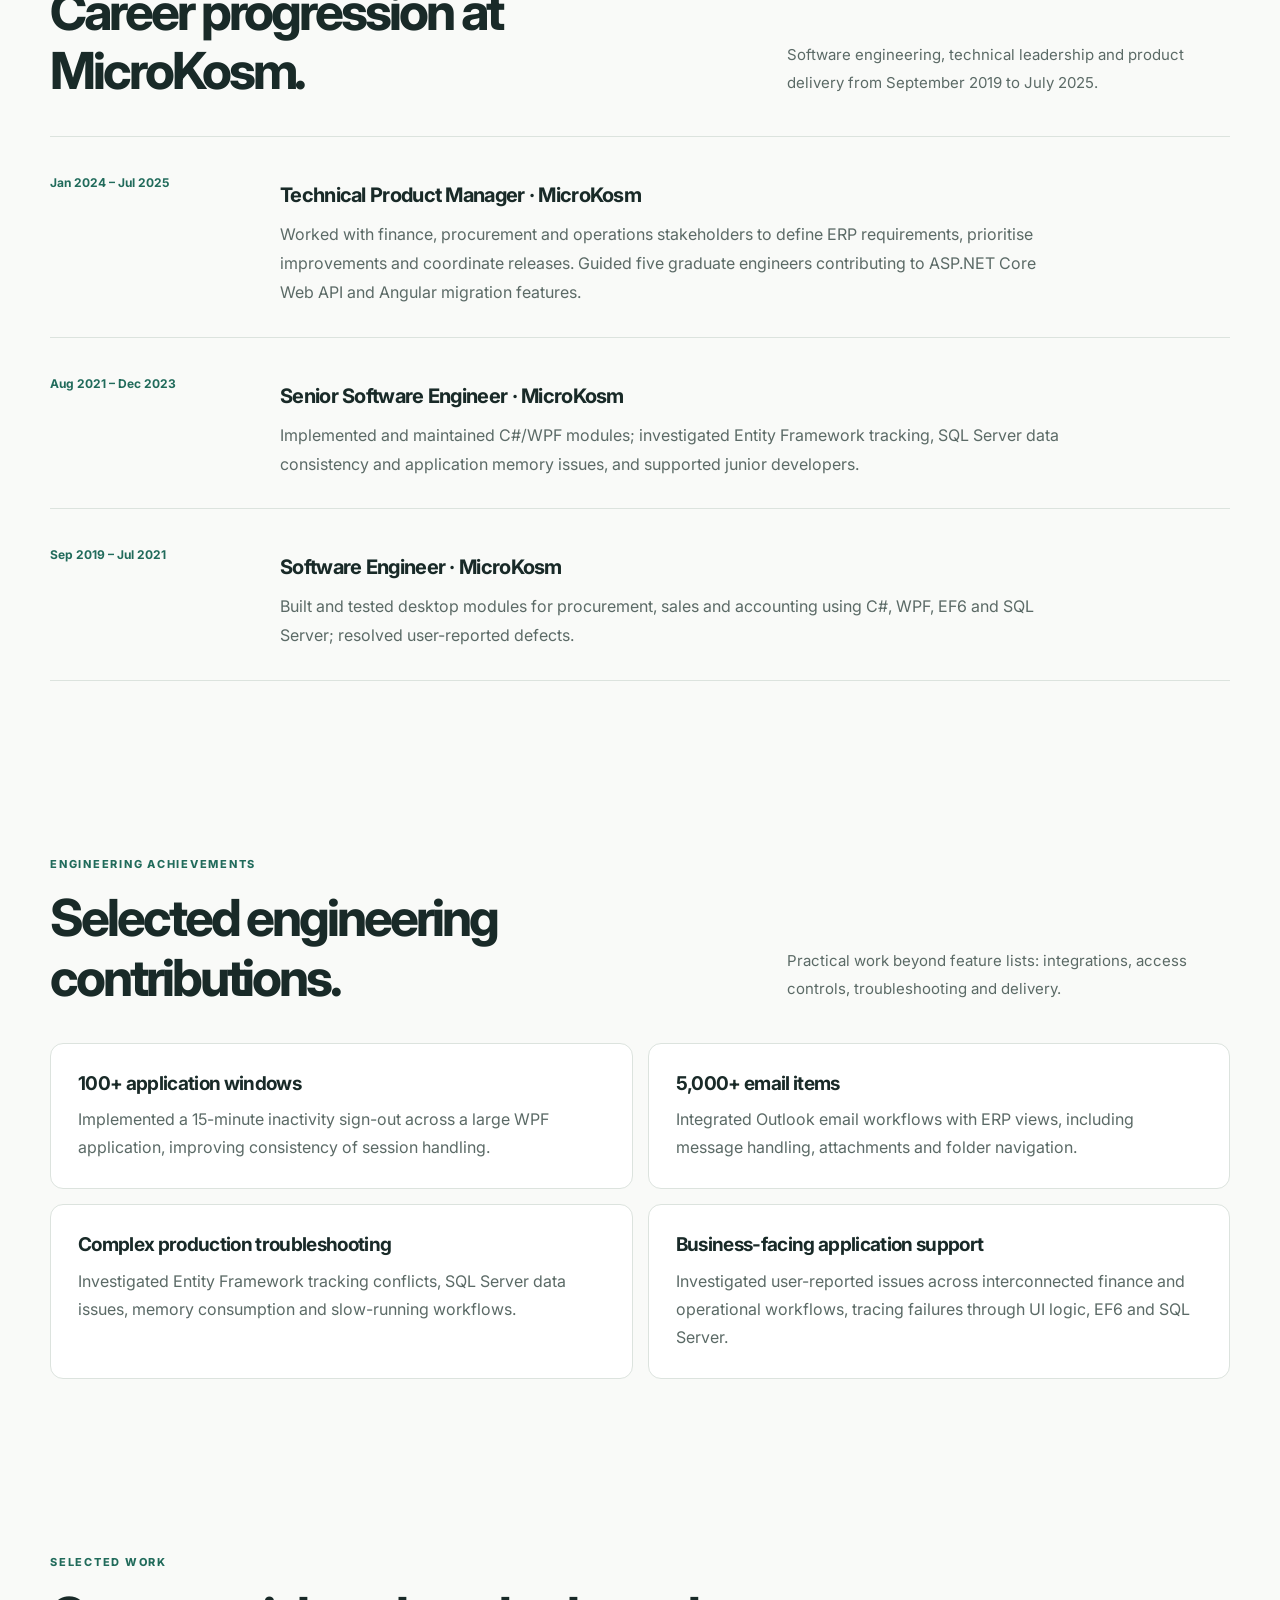
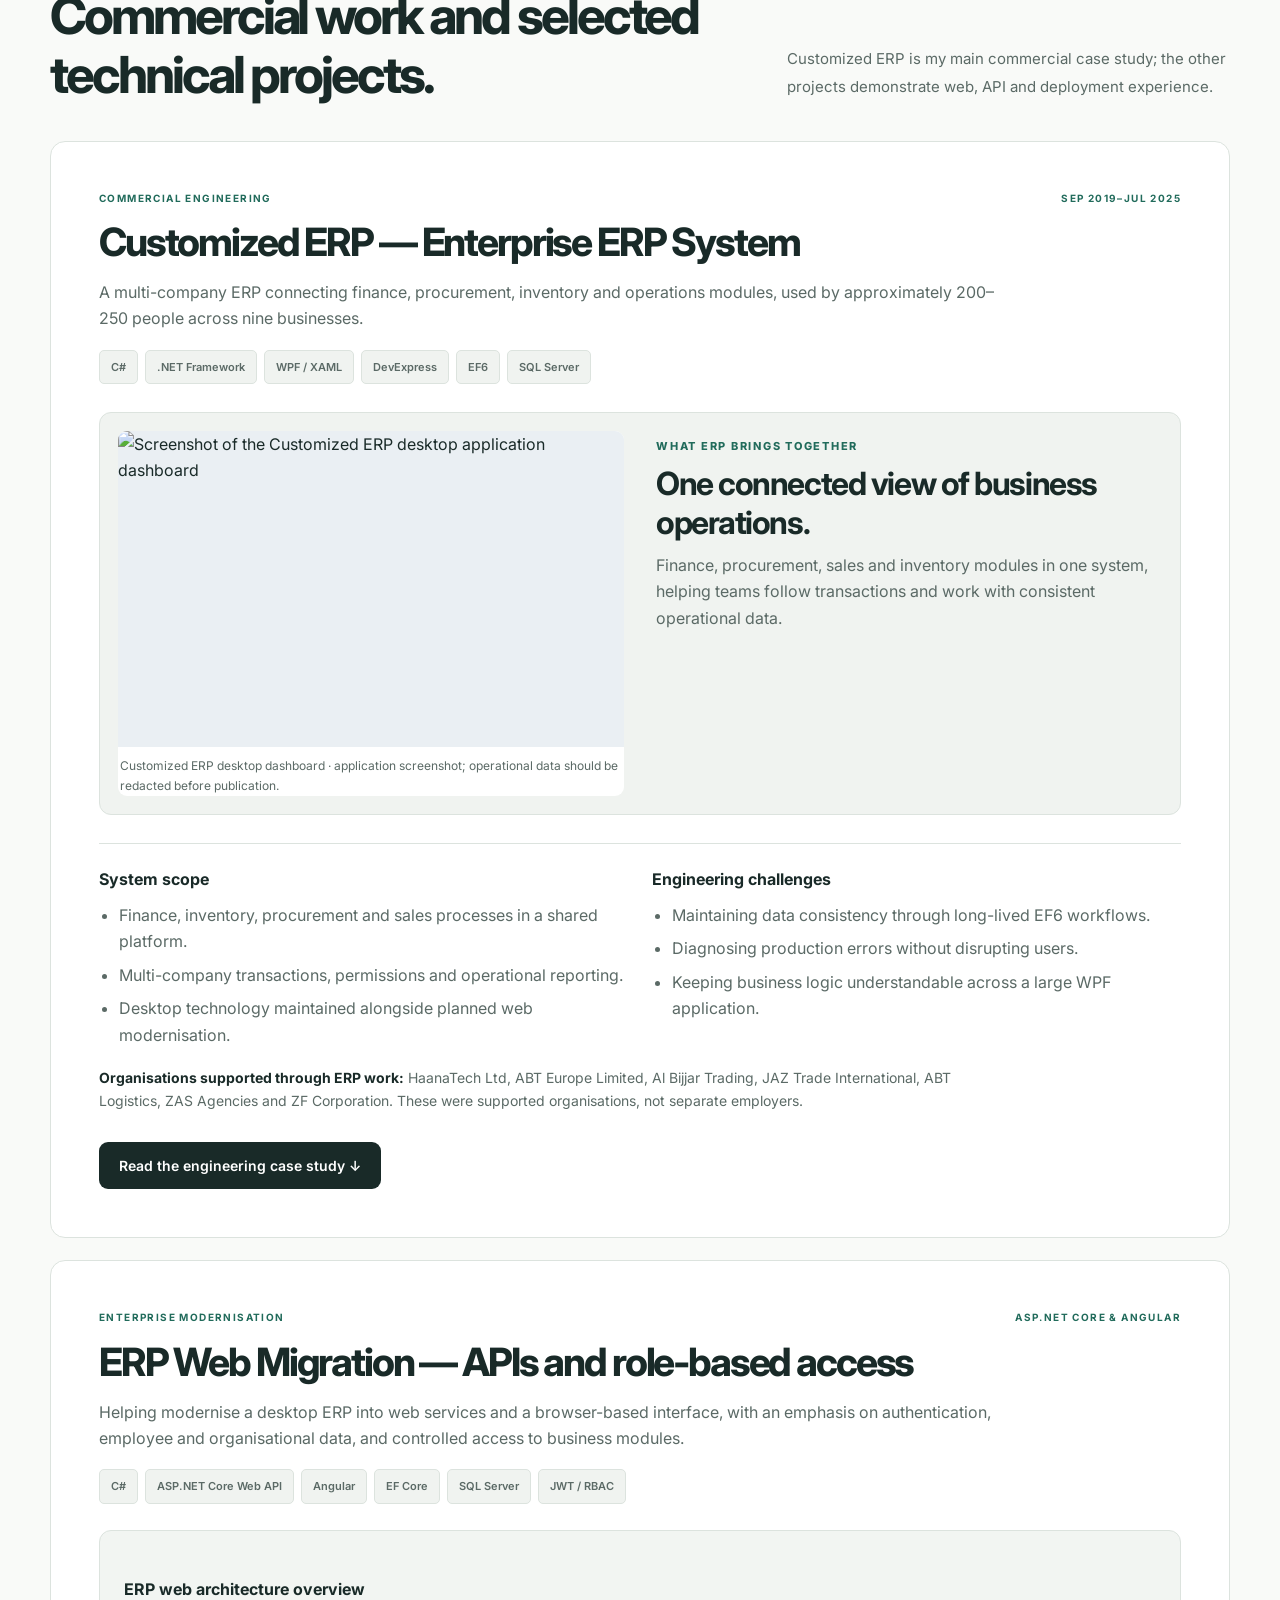
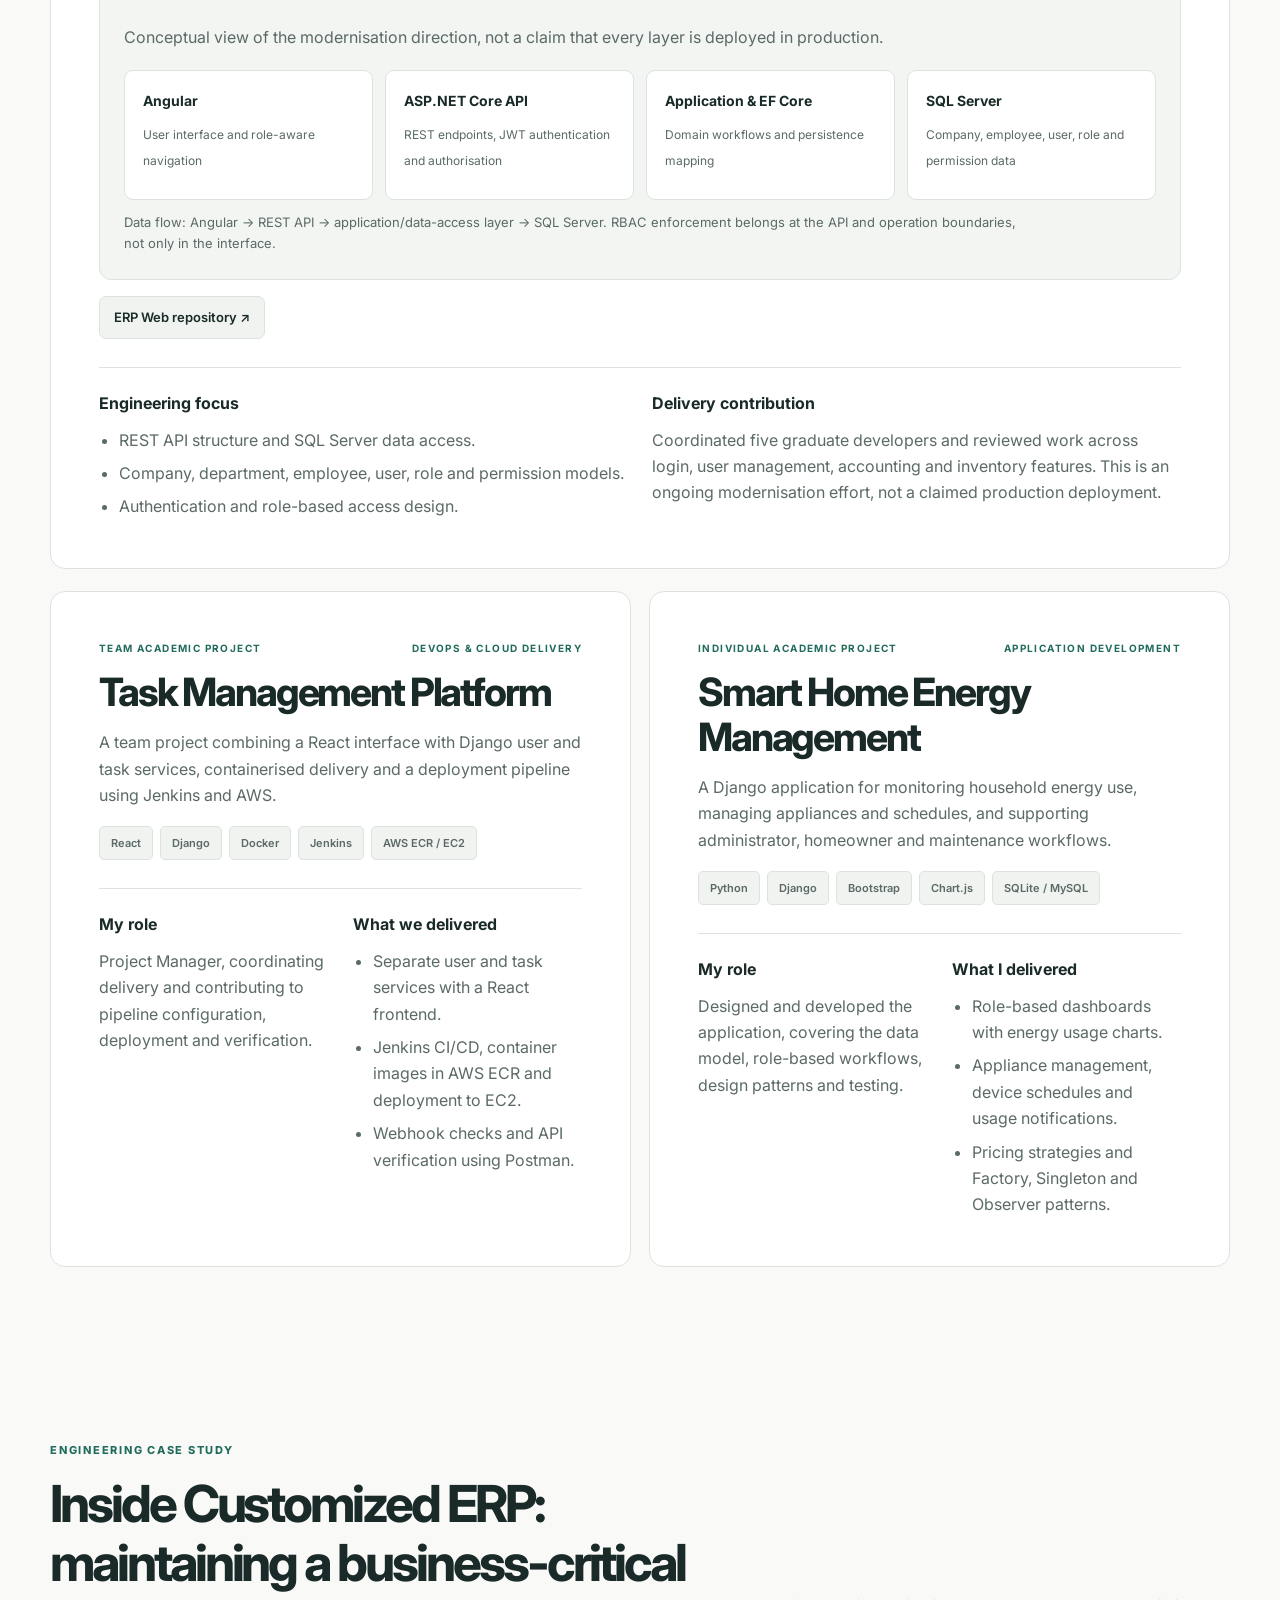
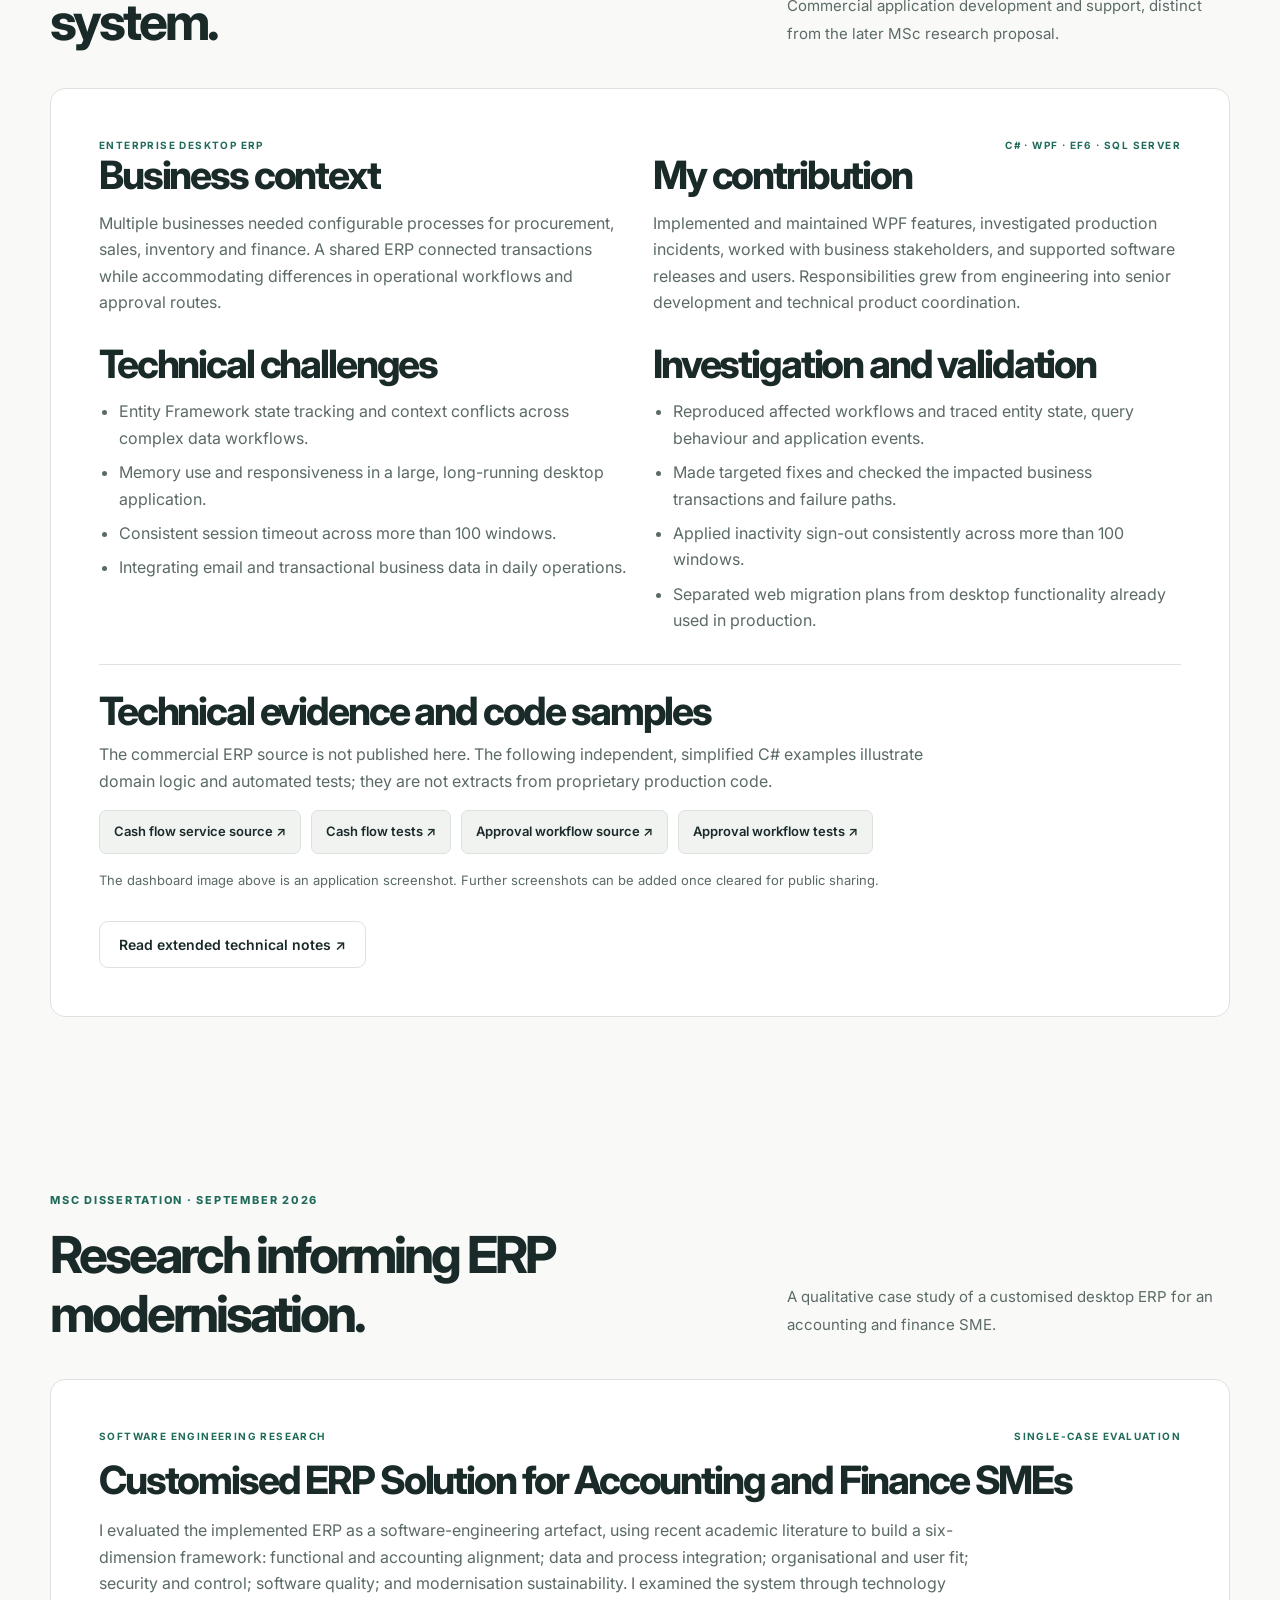
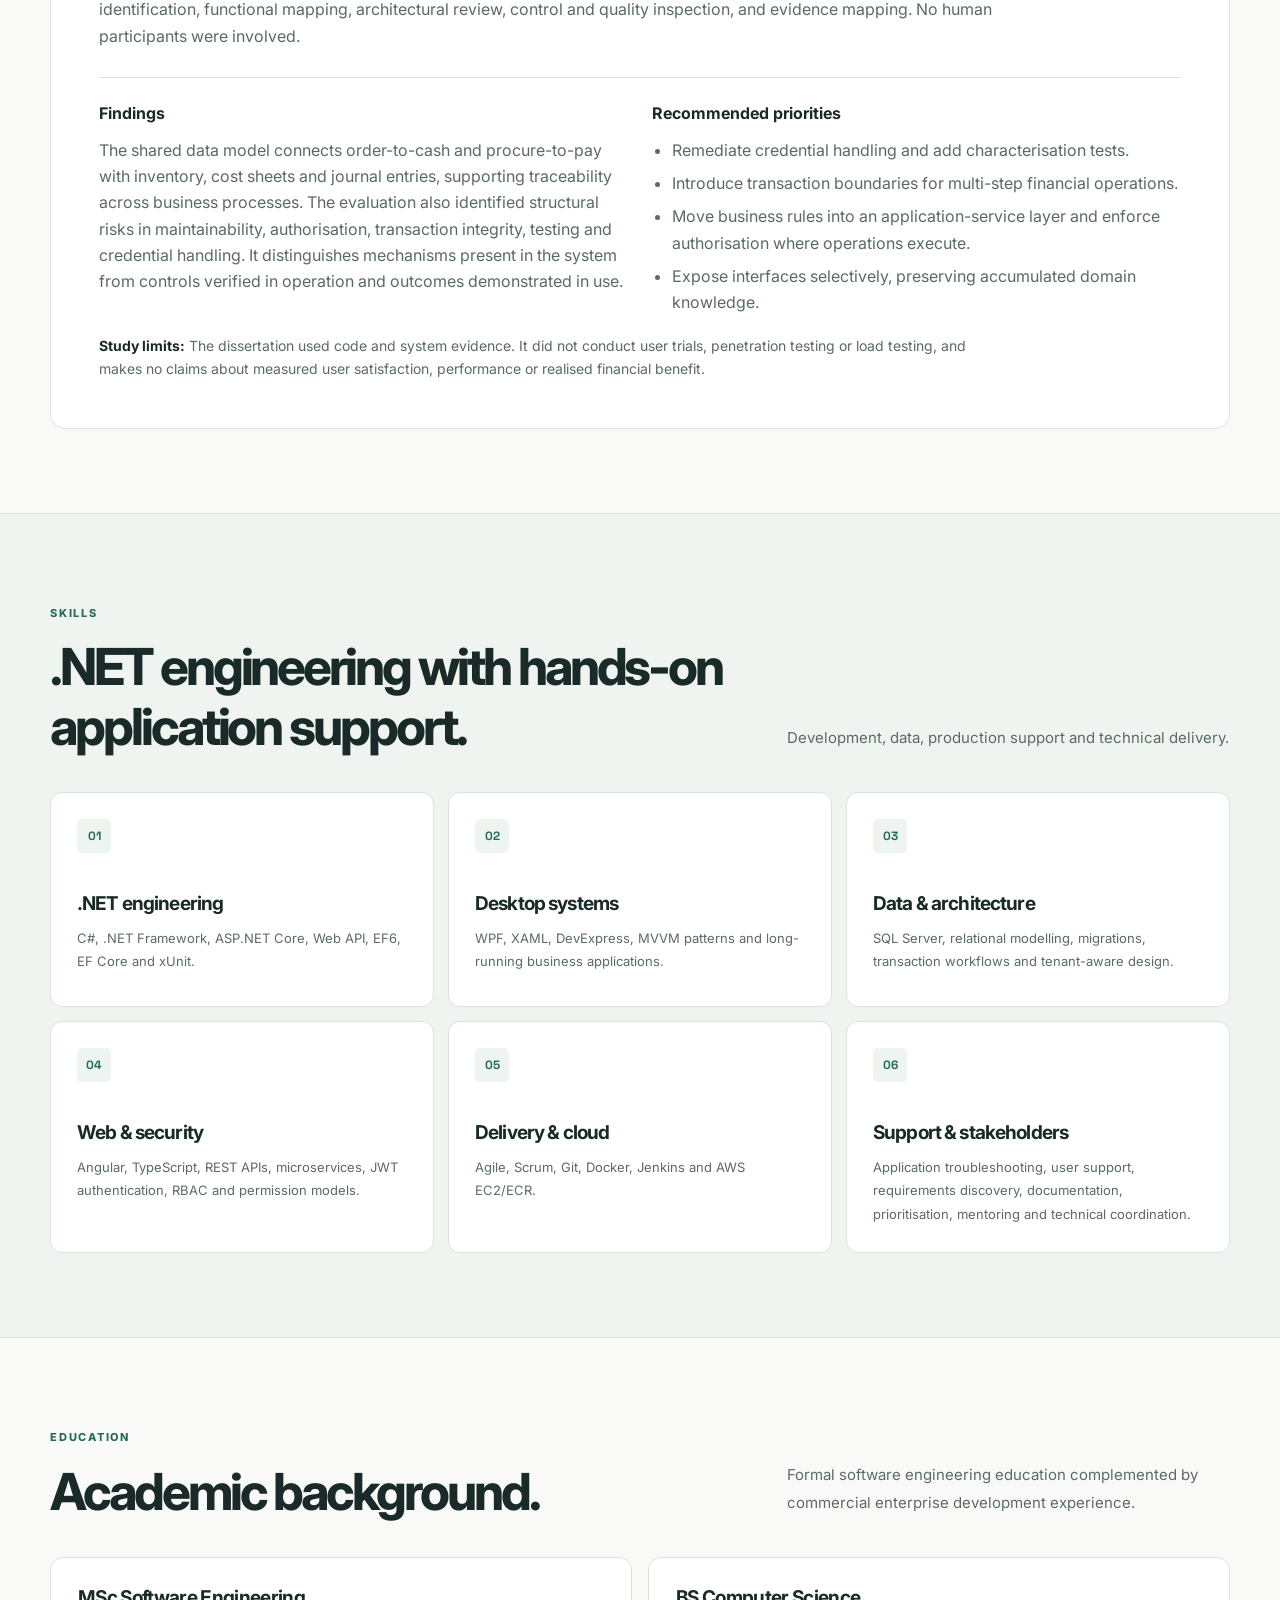
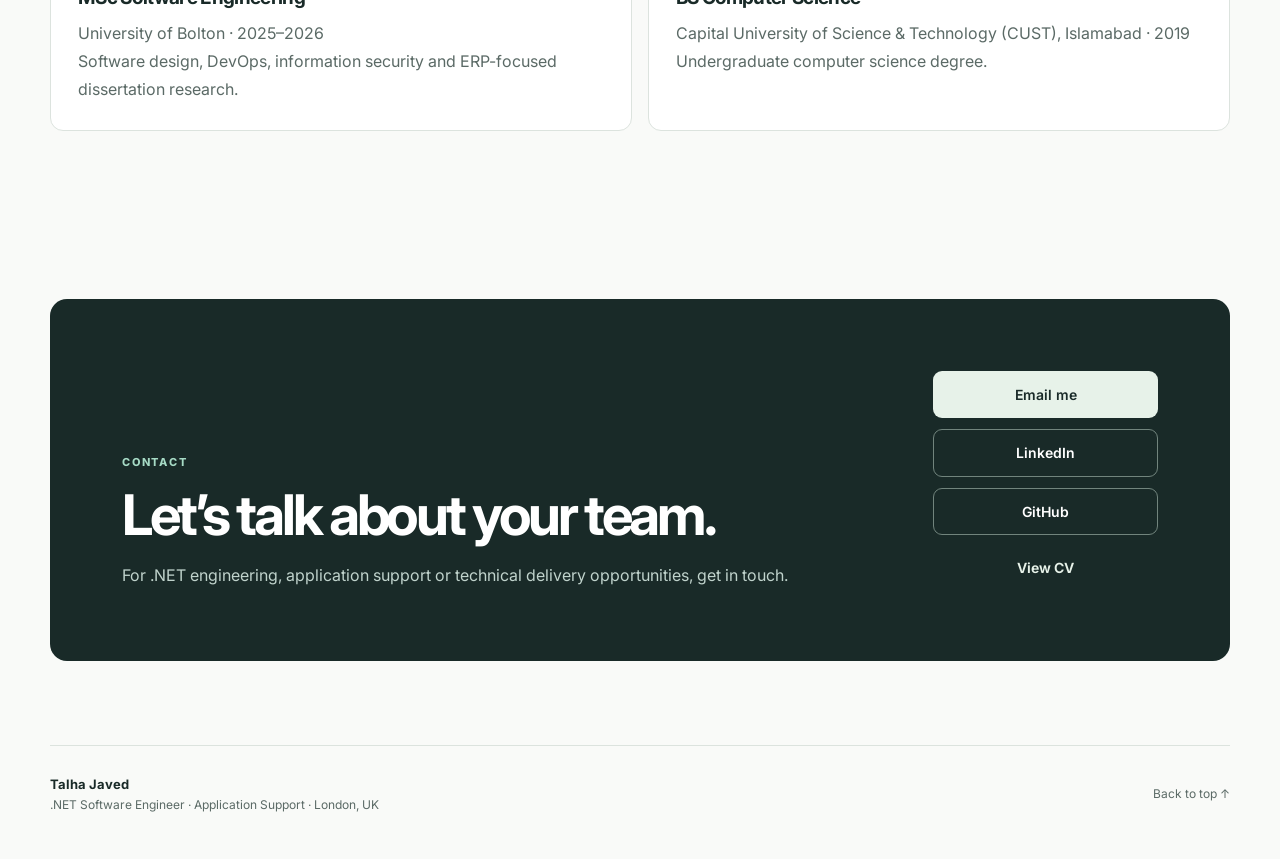
==== commit 2f33bba8: "Use ERP modules terminology for portfolio feature descriptions" ====
--- a/docs/index.html
+++ b/docs/index.html
@@ -48,7 +48,7 @@
       <div class="hero-copy">
         <div class="eyebrow"><span class="availability-dot" aria-hidden="true"></span> London, United Kingdom <span class="eyebrow-divider" aria-hidden="true">/</span> SOFTWARE ENGINEER</div>
         <h1><span class="intro-name">Talha Javed <span class="hero-name-rule" aria-hidden="true"></span></span>Engineering software <em>built to last.</em></h1>
-        <p class="hero-lead">I’m a software engineer with 6+ years of experience developing and supporting enterprise applications. I specialise in customised ERP systems, financial workflows, REST APIs and debugging complex .NET and SQL Server issues. My work spans requirements, implementation, testing and release coordination.</p>
+        <p class="hero-lead">I’m a software engineer with 6+ years of experience developing and supporting enterprise applications. I specialise in customised ERP systems, financial modules, REST APIs and debugging complex .NET and SQL Server issues. My work spans requirements, implementation, testing and release coordination.</p>
         <div class="hero-tags" aria-label="Core skills"><span>C# / .NET</span><span>SQL Server</span><span>REST APIs</span><span>ERP Systems</span></div>
         <div class="hero-actions">
           <a class="button button-primary" href="#work">Explore selected work <span aria-hidden="true">↗</span></a>
@@ -90,14 +90,14 @@
         <article id="smart-erp" class="project-card one-page-project">
           <div class="project-meta"><span>Commercial engineering</span><span>Sep 2019–Jul 2025</span></div>
           <h3>Customized ERP — Enterprise ERP System</h3>
-          <p>A multi-company ERP connecting finance, procurement, inventory and operational workflows, used by approximately 200–250 people across nine businesses.</p>
+          <p>A multi-company ERP connecting finance, procurement, inventory and operations modules, used by approximately 200–250 people across nine businesses.</p>
           <div class="project-stack"><span>C#</span><span>.NET Framework</span><span>WPF / XAML</span><span>DevExpress</span><span>EF6</span><span>SQL Server</span></div>
           <div class="erp-feature">
             <figure>
               <img src="./images/MainDashboard.PNG" alt="Screenshot of the Customized ERP desktop application dashboard" loading="lazy" />
               <figcaption>Customized ERP desktop dashboard · application screenshot; operational data should be redacted before publication.</figcaption>
             </figure>
-            <div><span class="kicker">What ERP brings together</span><h4>One connected view of business operations.</h4><p>Finance, procurement, sales and inventory workflows in one system, helping teams follow transactions and work with consistent operational data.</p></div>
+            <div><span class="kicker">What ERP brings together</span><h4>One connected view of business operations.</h4><p>Finance, procurement, sales and inventory modules in one system, helping teams follow transactions and work with consistent operational data.</p></div>
           </div>
           <div class="project-details">
             <div><h4>System scope</h4><ul><li>Finance, inventory, procurement and sales processes in a shared platform.</li><li>Multi-company transactions, permissions and operational reporting.</li><li>Desktop technology maintained alongside planned web modernisation.</li></ul></div>
@@ -110,7 +110,7 @@
         <article class="project-card one-page-project">
           <div class="project-meta"><span>Enterprise modernisation</span><span>ASP.NET Core &amp; Angular</span></div>
           <h3>ERP Web Migration — APIs and role-based access</h3>
-          <p>Helping modernise a desktop ERP into web services and a browser-based interface, with an emphasis on authentication, employee and organisational data, and controlled access to business workflows.</p>
+          <p>Helping modernise a desktop ERP into web services and a browser-based interface, with an emphasis on authentication, employee and organisational data, and controlled access to business modules.</p>
           <div class="project-stack"><span>C#</span><span>ASP.NET Core Web API</span><span>Angular</span><span>EF Core</span><span>SQL Server</span><span>JWT / RBAC</span></div>
 
           <div class="architecture" aria-label="Conceptual ERP web architecture">
--- a/docs/styles.css
+++ b/docs/styles.css
@@ -547,3 +547,89 @@
 
 /* Keep the corporate minimal responsive metrics layout authoritative */
 @media(max-width:620px){.metrics{grid-template-columns:1fr}.metrics article{border-bottom:1px solid var(--line)}.metrics article:last-child{border-bottom:0}}
+
+/* 2026 Editorial portfolio redesign — restrained, confident visual language */
+:root, html[data-theme="light"], html[data-theme="dark"]{
+ --bg:#f9faf8;--bg-soft:#f0f3f0;--panel:#ffffff;--panel-solid:#ffffff;
+ --text:#192a28;--muted:#5b6a66;--line:#dce3de;--accent:#216b5b;--accent-2:#216b5b;
+ --shadow:0 20px 55px rgba(19,46,37,.055);--shell:1180px;
+}
+body{background:var(--bg);color:var(--text);font-family:Inter,system-ui,sans-serif;line-height:1.65}
+::selection{background:#d9ede4;color:#173b31}
+a:focus-visible,button:focus-visible{outline:3px solid #377f6c;outline-offset:4px}
+.shell{width:min(calc(100% - clamp(36px,7vw,100px)),var(--shell))}
+.site-header{position:sticky;top:0;background:rgba(249,250,248,.96);border-bottom:1px solid var(--line);z-index:80}
+.nav{min-height:74px;gap:20px;padding:10px 0}
+.brand-mark{width:42px;height:42px;display:grid;place-items:center;background:var(--text);border-radius:12px;font-size:13px;letter-spacing:-.02em}
+.brand-copy{font-weight:750;letter-spacing:-.035em}.brand-copy small{letter-spacing:.06em;text-transform:uppercase;color:var(--muted)}
+.nav-links{gap:clamp(8px,1.6vw,24px)}
+.nav-links>a:not(.nav-cv){font-weight:570;font-size:12px;letter-spacing:.015em}
+.nav-links>a:not(.nav-cv):hover{color:var(--accent)}
+.nav-links>.nav-cv{background:var(--text);border-radius:8px;font-weight:650}
+.nav-cv:hover{background:var(--accent)}
+.home-hero{position:relative;display:block!important;padding-top:112px!important;padding-bottom:58px!important;min-height:620px!important}
+.hero-copy{padding:0!important;max-width:990px}
+.eyebrow{display:flex;align-items:center;gap:10px;color:var(--accent);font-size:12px;letter-spacing:.11em;text-transform:uppercase;font-weight:700;margin-bottom:33px}
+.availability-dot{height:8px;width:8px;background:#3c9577;border-radius:100%;box-shadow:0 0 0 4px #e2efe8}
+.eyebrow-divider{color:#9caeaa;margin:0 3px}
+.home-hero h1{font-family:Inter,system-ui,sans-serif;font-weight:780;font-size:clamp(50px,7.1vw,96px)!important;letter-spacing:-.075em!important;line-height:1.065!important;max-width:1050px;margin:0 0 28px}
+.home-hero h1 em{font-style:normal;color:var(--accent);display:block}
+.home-hero .intro-name{font-family:Inter,system-ui,sans-serif;display:flex!important;align-items:center;gap:18px;font-size:14px!important;font-weight:660;letter-spacing:.025em!important;color:var(--muted)!important;text-transform:uppercase;margin-bottom:25px!important}
+.hero-name-rule{height:1px;width:54px;background:var(--line);display:inline-block}
+.hero-lead{font-size:clamp(17px,2vw,20px);line-height:1.8;max-width:730px;color:var(--muted);margin:0 0 25px}
+.hero-tags{gap:8px;margin-top:0}
+.hero-tags span{font-size:11px!important;letter-spacing:.035em;border-radius:99px;padding:7px 13px;border:1px solid var(--line);background:#fff;color:#40514d}
+.hero-actions{display:flex;flex-wrap:wrap;gap:12px;margin-top:30px;align-items:center}
+.button{border-radius:9px;min-height:47px;padding:11px 19px;transition:background .2s,color .2s,transform .2s}
+.button:hover{transform:translateY(-1px)}
+.button-primary,.contact-card .button-primary{background:var(--text);color:white}
+.button-primary:hover,.contact-card .button-primary:hover{background:var(--accent)}
+.button-secondary{background:white;color:var(--text);border:1px solid var(--line)}
+.text-link{font-weight:650;color:var(--accent)}
+.hero-bottom-line{border-top:1px solid var(--line);margin-top:88px;padding-top:16px;display:flex;justify-content:space-between;color:var(--muted);font-size:10px;font-weight:700;letter-spacing:.16em}
+.one-page-section{padding-block:84px!important}
+#about{padding-top:80px!important}
+.section-heading{grid-template-columns:minmax(0,1.25fr) minmax(0,.8fr);gap:45px;margin-bottom:36px}
+.kicker{font-size:11px;text-transform:uppercase;letter-spacing:.16em;font-weight:770;color:var(--accent)}
+.section-heading h2{font-family:Inter,system-ui,sans-serif;font-size:clamp(33px,4vw,51px)!important;line-height:1.16;letter-spacing:-.06em;font-weight:740;margin-top:13px}
+.section-heading>p{font-size:15px;line-height:1.85;color:var(--muted)}
+.metrics{background:#eaf1eb;border:1px solid #d9e6dc;border-radius:15px;padding:10px 0}
+.metrics article{padding:20px 28px}
+.metrics strong{color:var(--text);font-size:clamp(30px,3.4vw,42px);font-weight:780;letter-spacing:-.065em}
+.metrics span{font-size:12px;letter-spacing:.025em}
+.timeline-item{padding:30px 0;gap:40px}.timeline-date{font-size:12px;color:var(--accent)}
+.timeline-content h3{font-size:20px;letter-spacing:-.035em;font-weight:720}
+.timeline-content p{max-width:790px;line-height:1.8}
+.evidence-grid{gap:15px}.evidence-card{background:white;border:1px solid var(--line);border-radius:13px;padding:27px;box-shadow:none}
+.evidence-card strong{font-size:19px;letter-spacing:-.035em}.evidence-card p{line-height:1.75}
+.one-page-project{border-radius:15px;padding:clamp(24px,4vw,48px)}
+.project-card{background:white;border:1px solid var(--line);box-shadow:none}
+.project-card:hover{border-color:#b8cbbf}
+.one-page-project h3{font-weight:750;font-size:clamp(26px,3.1vw,39px);letter-spacing:-.055em}
+.project-meta{font-size:10px;letter-spacing:.14em;color:var(--accent);font-weight:700}
+.project-stack span{border:1px solid var(--line);border-radius:5px;background:var(--bg-soft);font-size:11px}
+.erp-feature{background:var(--bg-soft);border:1px solid var(--line);border-radius:12px;padding:18px;gap:32px}
+.erp-feature figure{background:white;border-radius:9px;overflow:hidden}
+.erp-feature h4{font-size:clamp(23px,2.5vw,32px);letter-spacing:-.045em}
+.project-details{border-top:1px solid var(--line);margin-top:28px}
+.architecture{background:#f2f5f2;border-radius:12px;border:1px solid var(--line)}
+.architecture-step{border-radius:9px;min-height:130px}
+.skills-section{background:#f0f4f0!important;border-block:1px solid #dde7dd}
+.skills-grid{gap:14px}.skill-card{background:white;border:1px solid var(--line);border-radius:12px;min-height:215px;padding:26px}
+.skill-card h3{font-family:Inter,system-ui,sans-serif;font-size:19px;letter-spacing:-.045em;margin:35px 0 8px}
+.skill-card>span{color:var(--accent);background:#eef5f0}
+.skill-card p{font-size:13px;line-height:1.8}
+.contact-card{background:var(--text);color:white;border:0;border-radius:17px;box-shadow:none;gap:35px}
+.contact-card h2{color:white;font-size:clamp(34px,4.4vw,56px);letter-spacing:-.06em}
+.contact-card .kicker{color:#a6dac5}
+.contact-card p{color:#c0d3cc}
+.contact-card .button-primary{background:#e7f2e9;color:var(--text)}
+.contact-card .button-primary:hover{background:white;color:var(--text)}
+.contact-card .button-secondary{background:transparent;color:white;border-color:#71847d}
+.contact-card .text-link{color:#e7f2e9}
+.site-footer{border-top:1px solid var(--line);padding-top:28px}
+@media(max-width:1080px){.nav-links{gap:10px}.nav-links>a:not(.nav-cv){font-size:11px}}
+@media(max-width:900px){.section-heading{grid-template-columns:1fr;gap:14px}.home-hero{min-height:auto!important;padding-top:70px!important}.hero-bottom-line{margin-top:65px}}
+@media(max-width:820px){.nav-links{background:var(--bg);border:1px solid var(--line);gap:0}.nav-links>a:not(.nav-cv){font-size:14px}.nav-links>.nav-cv{margin:8px 10px}.menu-toggle{display:block}}
+@media(max-width:620px){.shell{width:calc(100% - 38px)}.home-hero{padding-top:50px!important;padding-bottom:40px!important}.home-hero h1{font-size:clamp(42px,10.5vw,63px)!important;letter-spacing:-.07em!important}.home-hero .intro-name{font-size:12px!important}.eyebrow{font-size:10px;gap:7px;flex-wrap:wrap;margin-bottom:20px}.hero-lead{font-size:16px}.hero-bottom-line{margin-top:52px}.one-page-section{padding-block:57px!important}.section-heading h2{font-size:clamp(30px,8vw,40px)!important}.metrics{grid-template-columns:1fr}.metrics article{border-right:0;border-bottom:1px solid var(--line)}.metrics article:last-child{border-bottom:0}.evidence-grid,.education-grid,.case-study-content,.project-details,.erp-feature{grid-template-columns:1fr}.one-page-project{padding:24px}.contact-card{padding:32px 24px}.hero-actions{gap:10px}.hero-actions .button{flex:0 0 auto}}
+@media(prefers-reduced-motion:reduce){.button:hover{transform:none}}
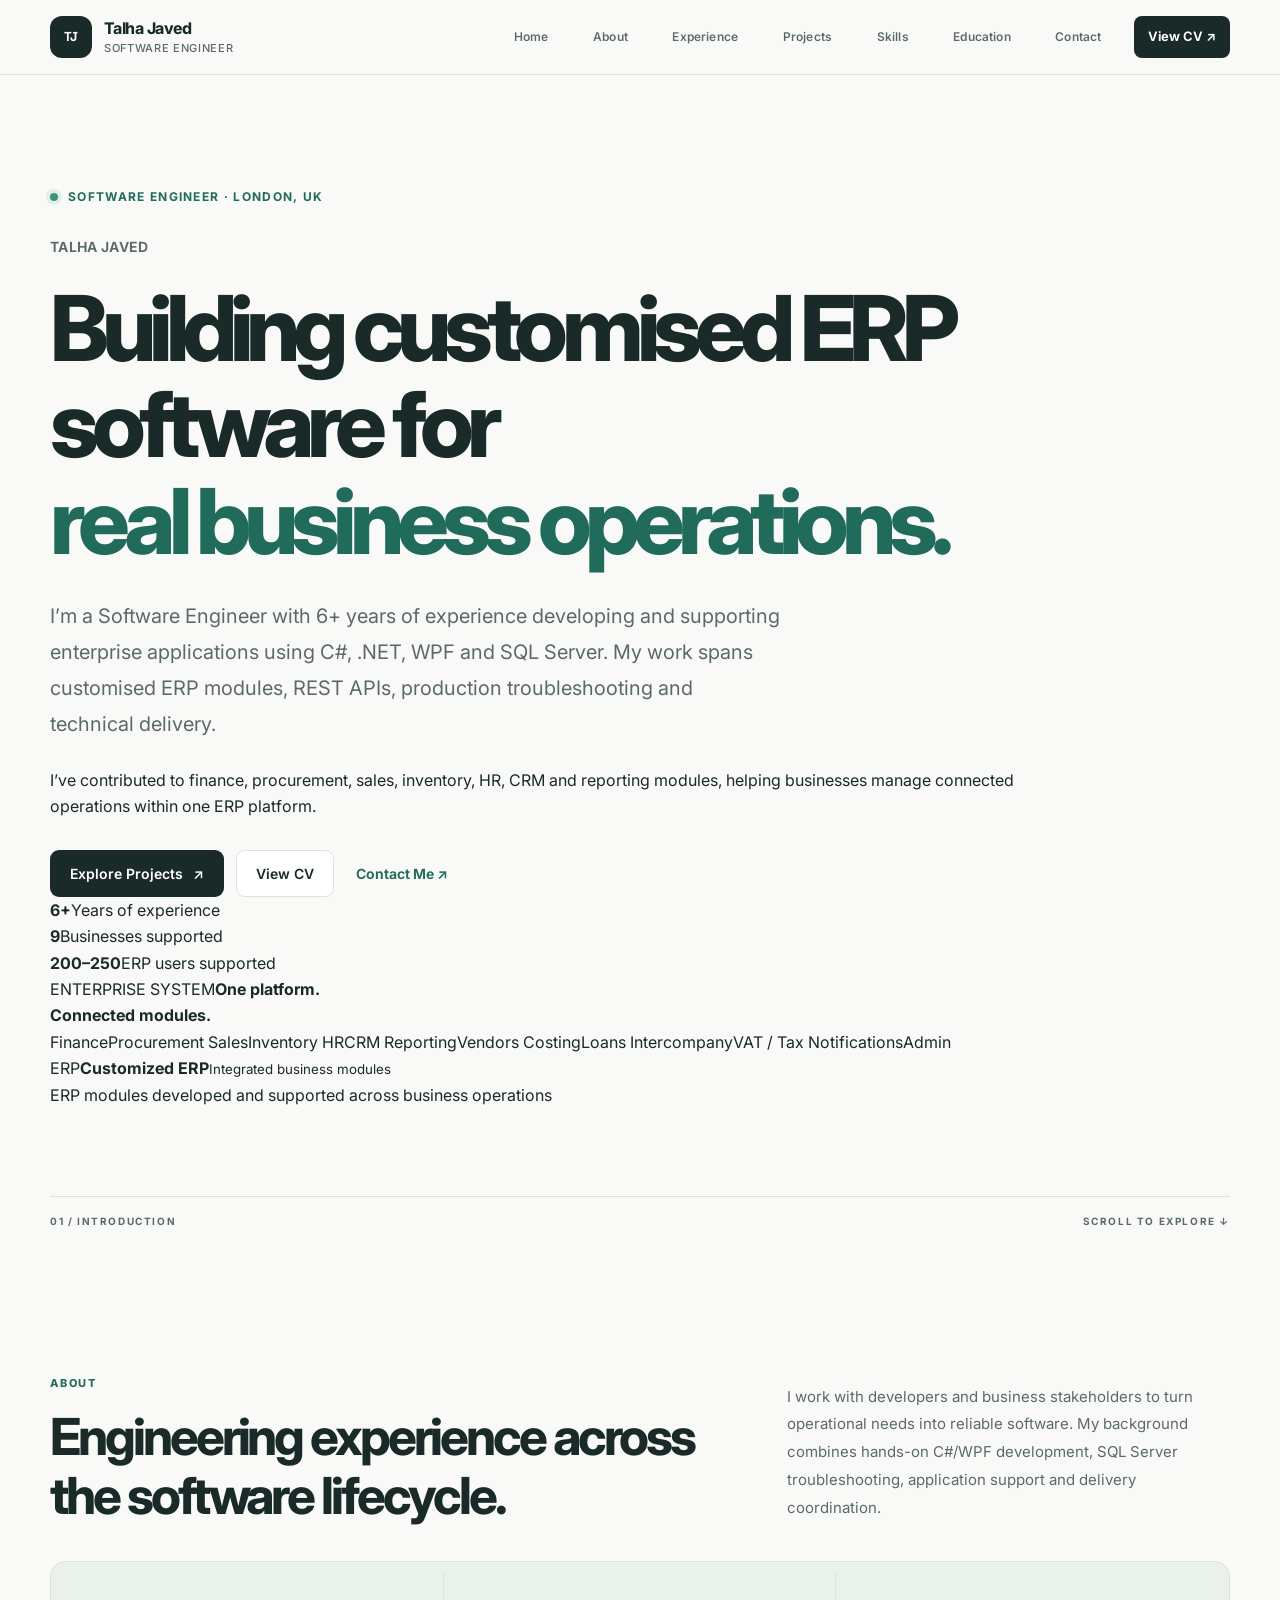
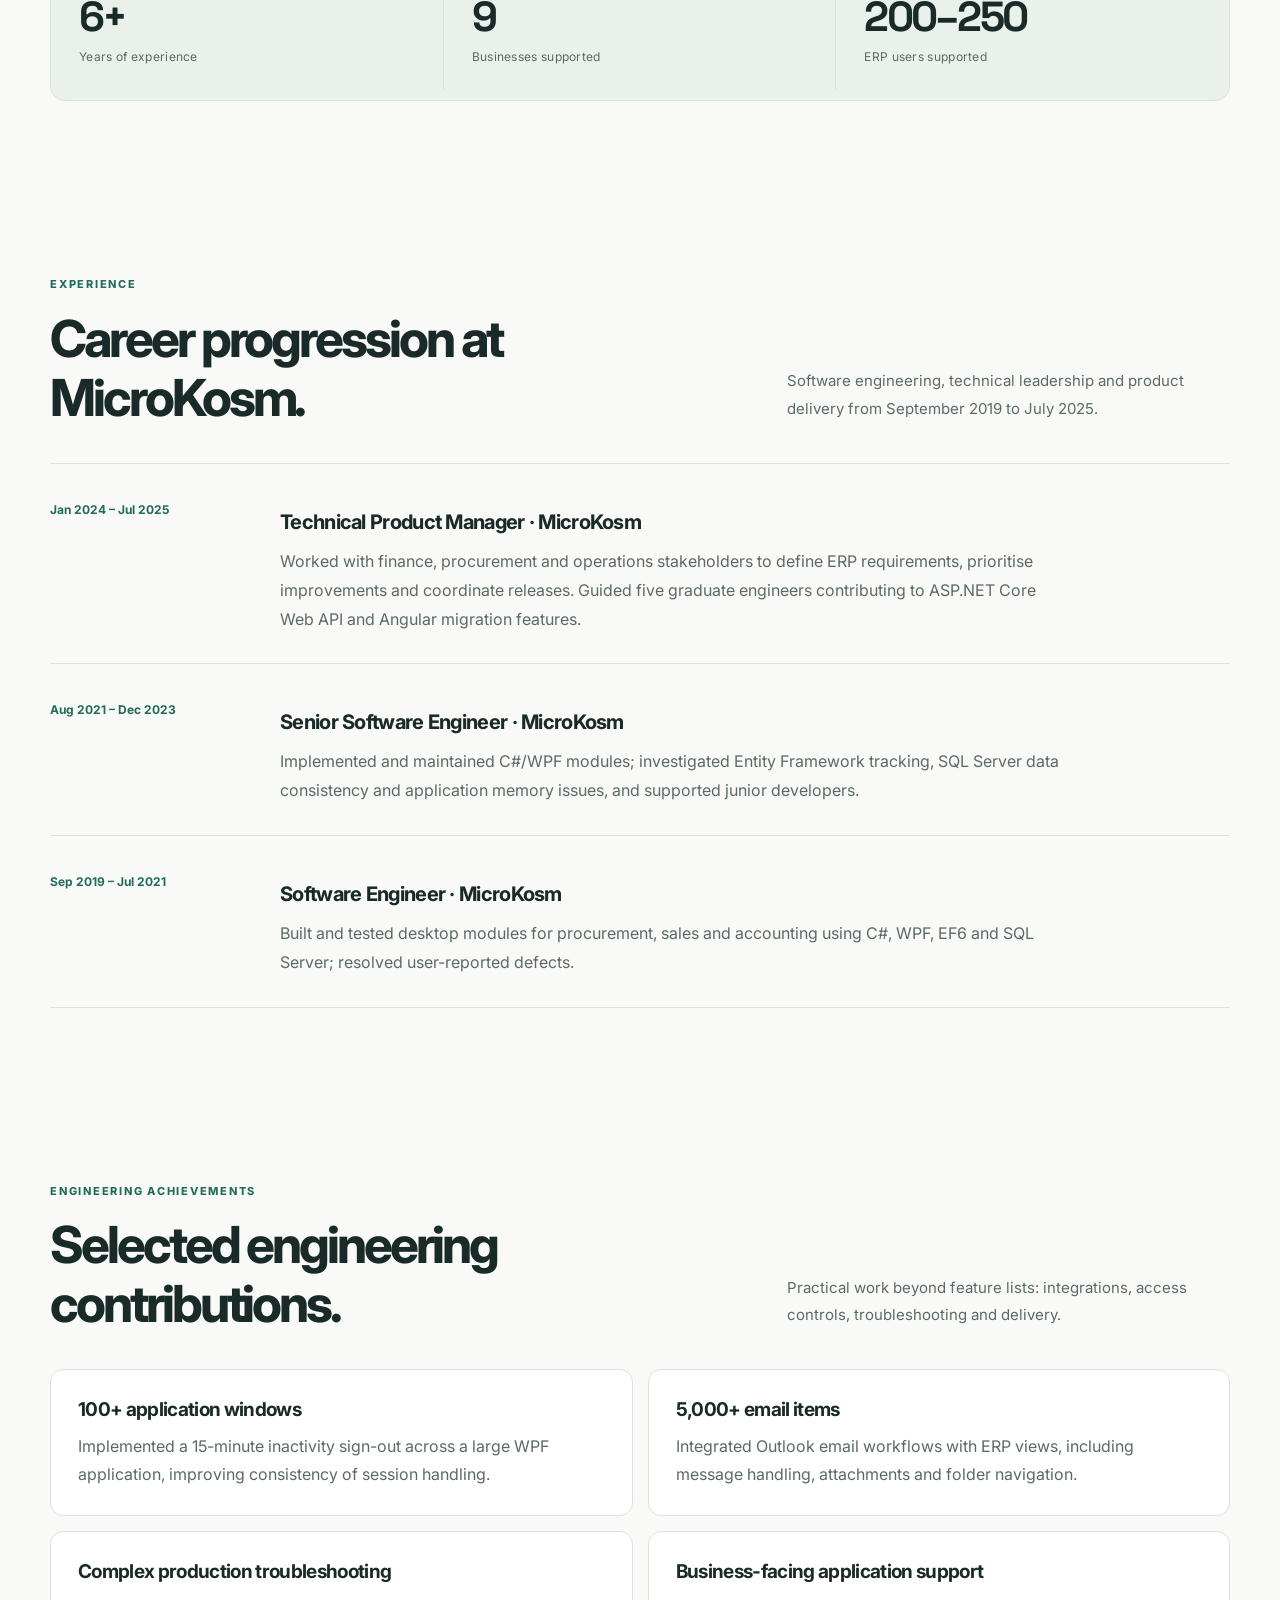
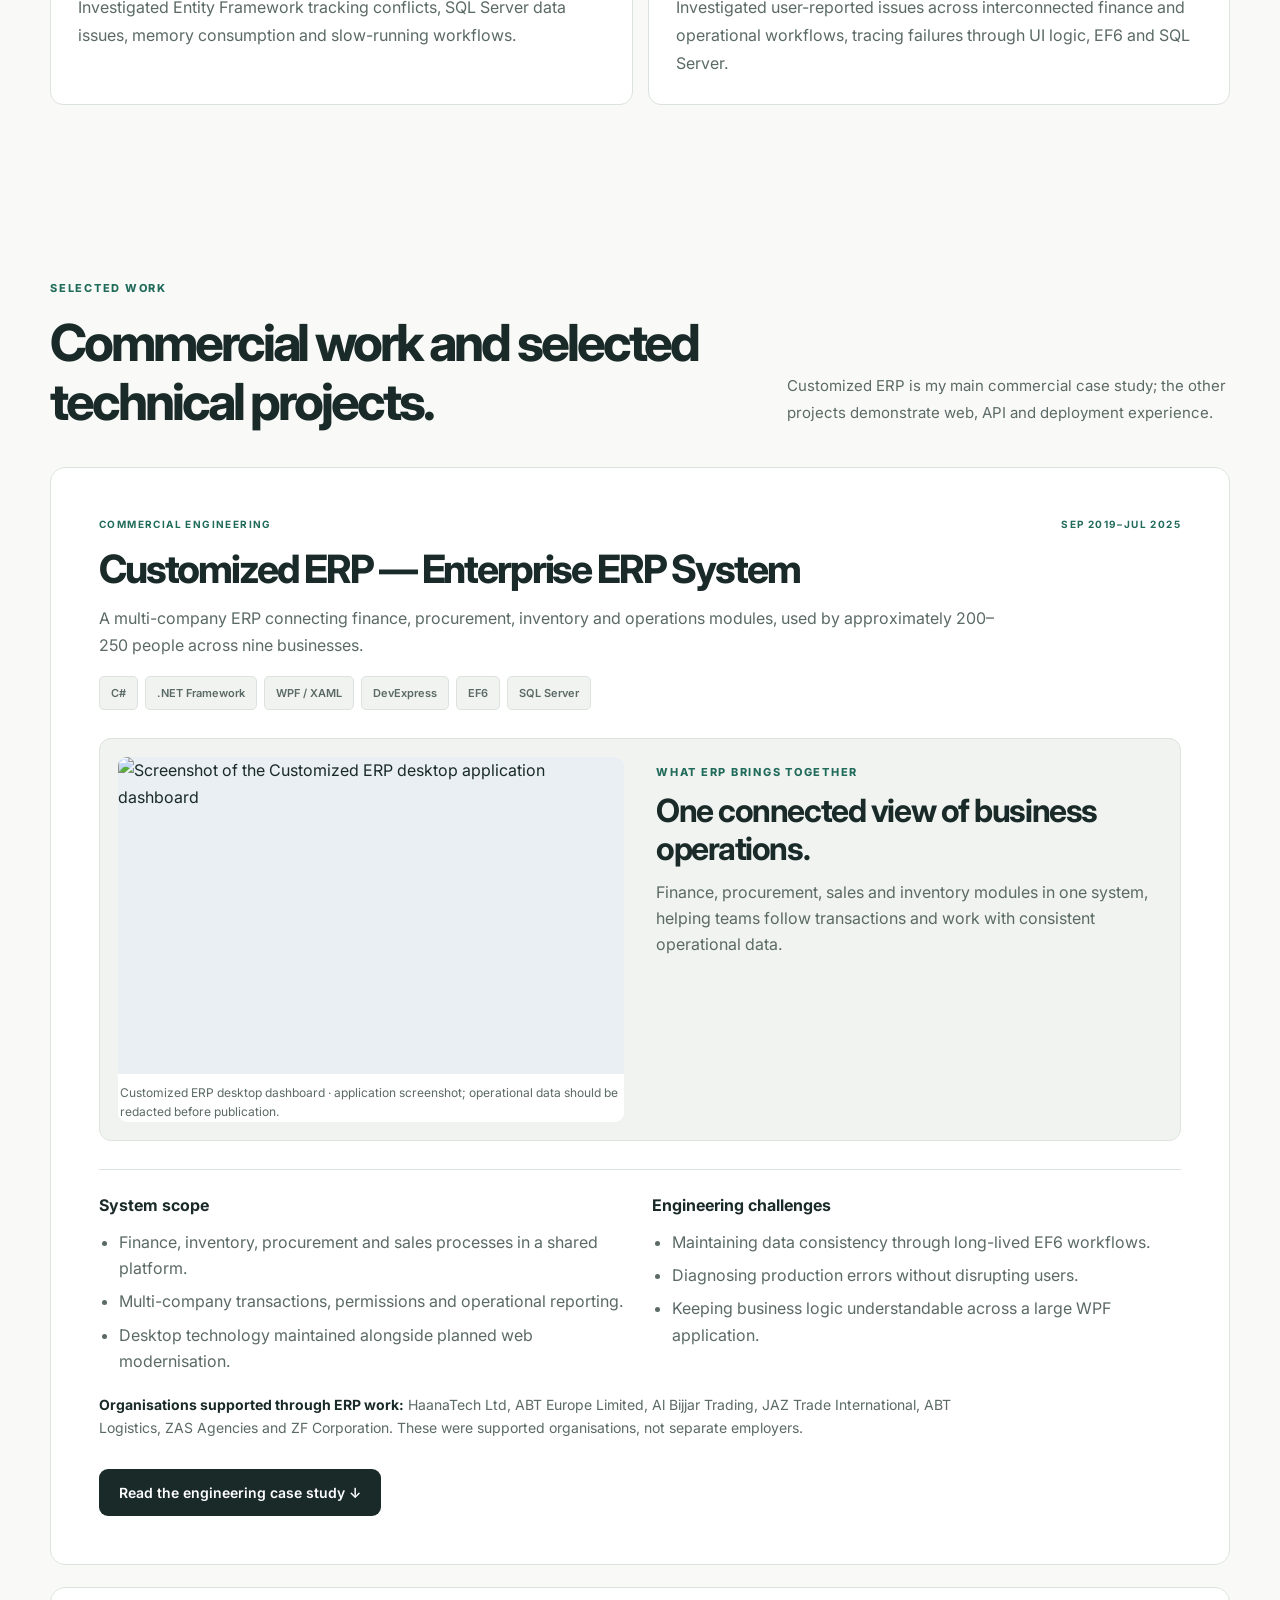
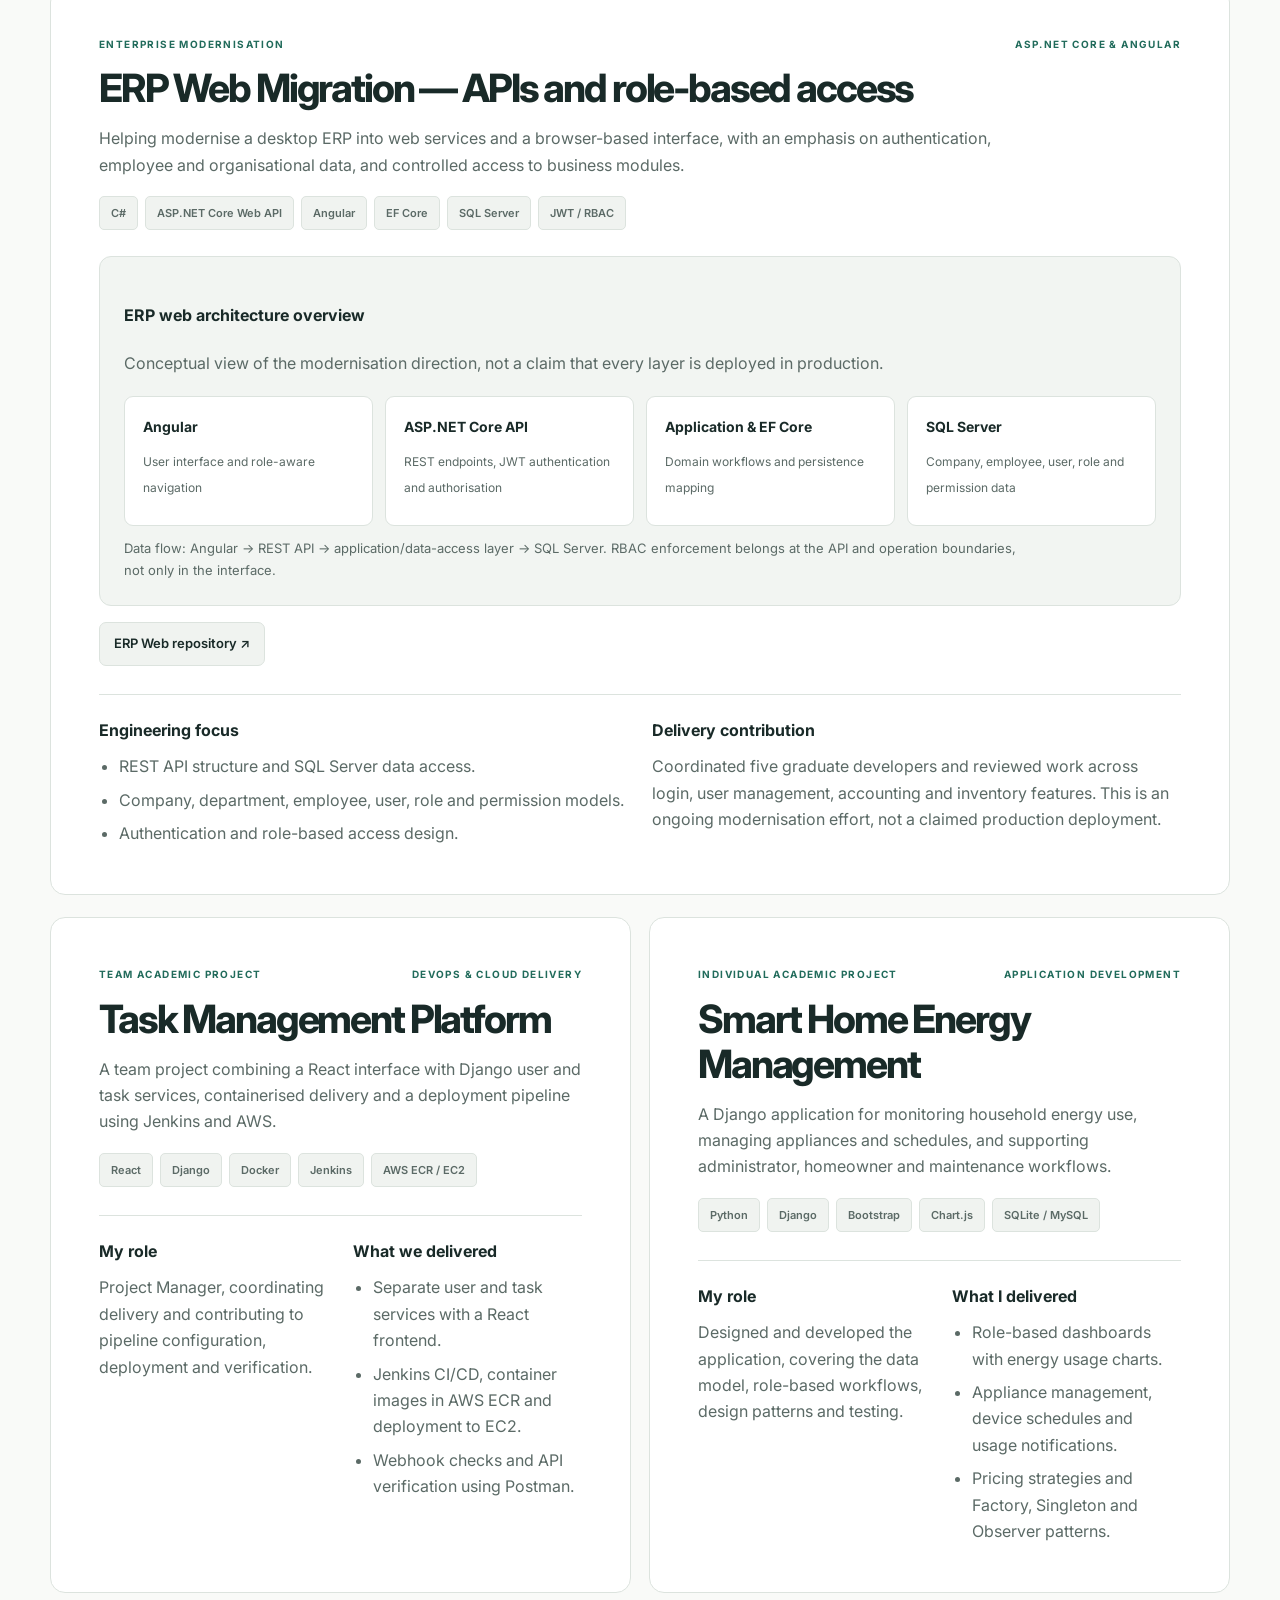
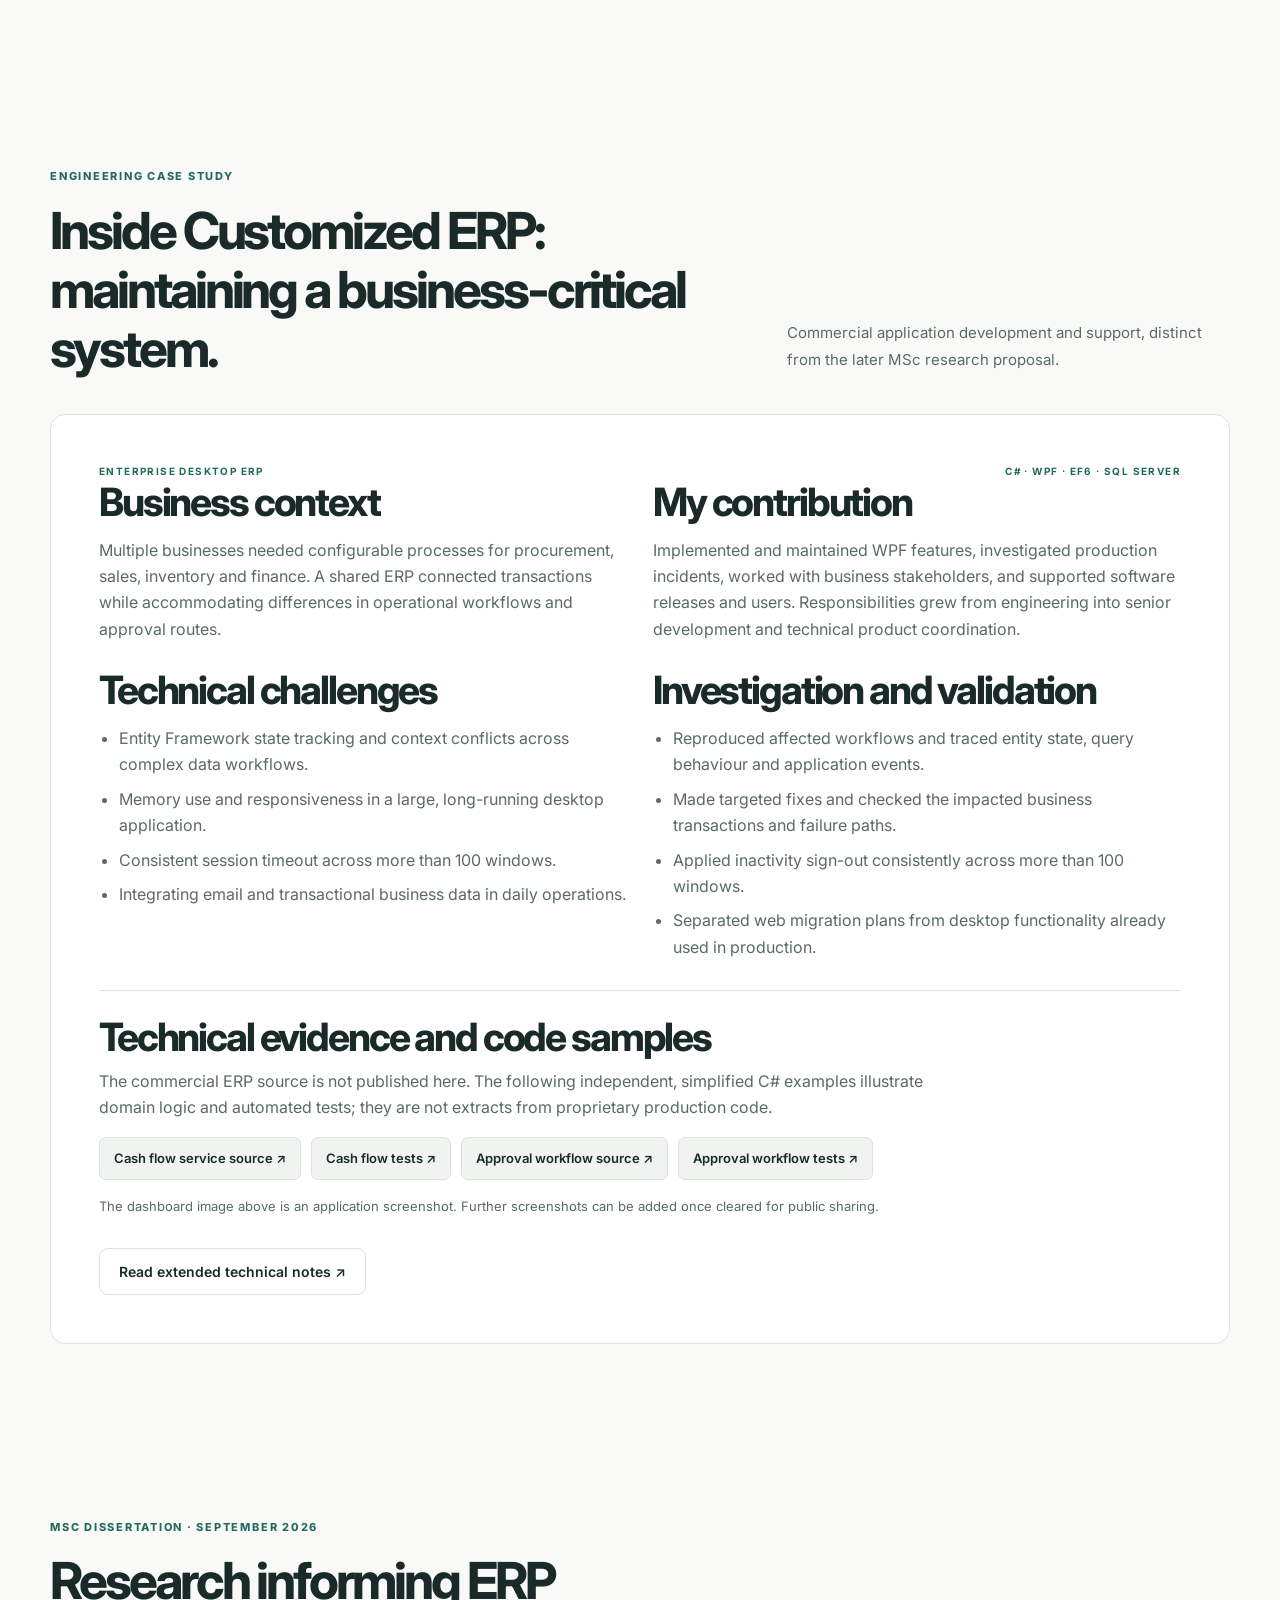
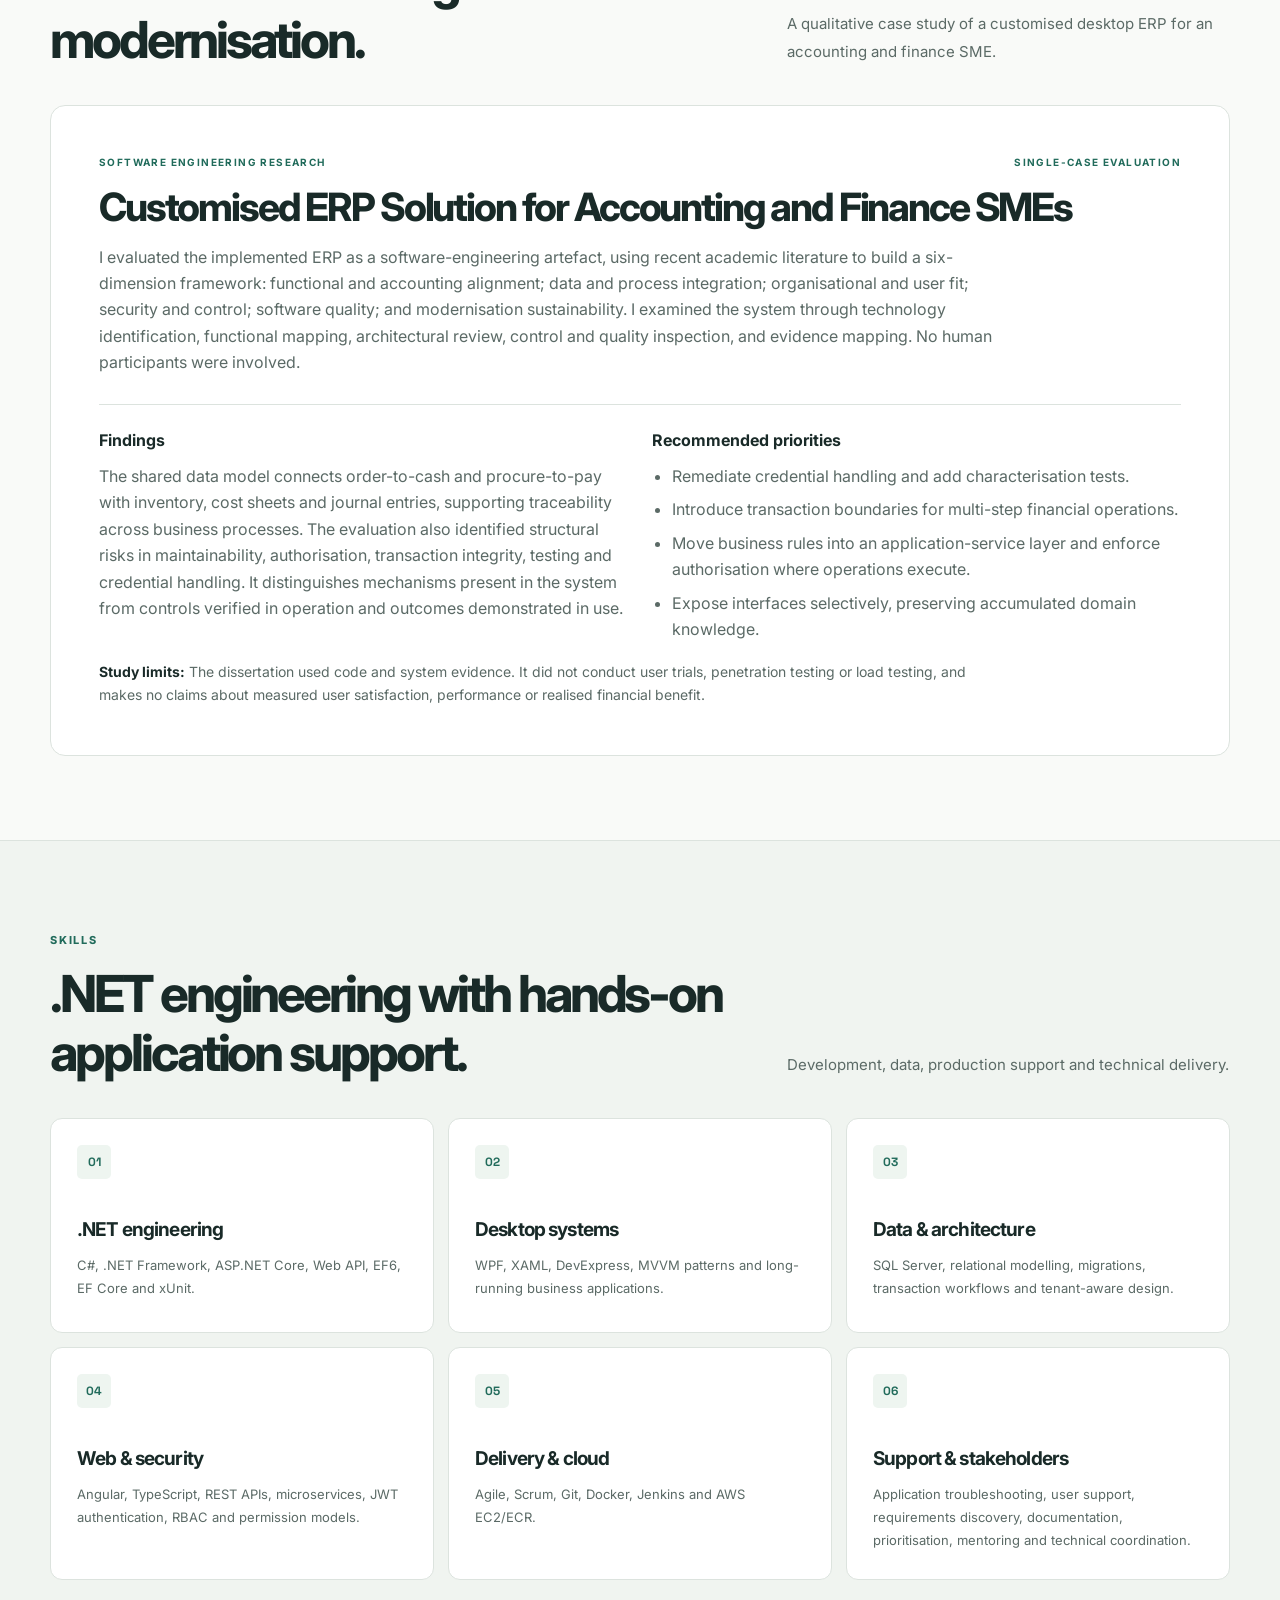
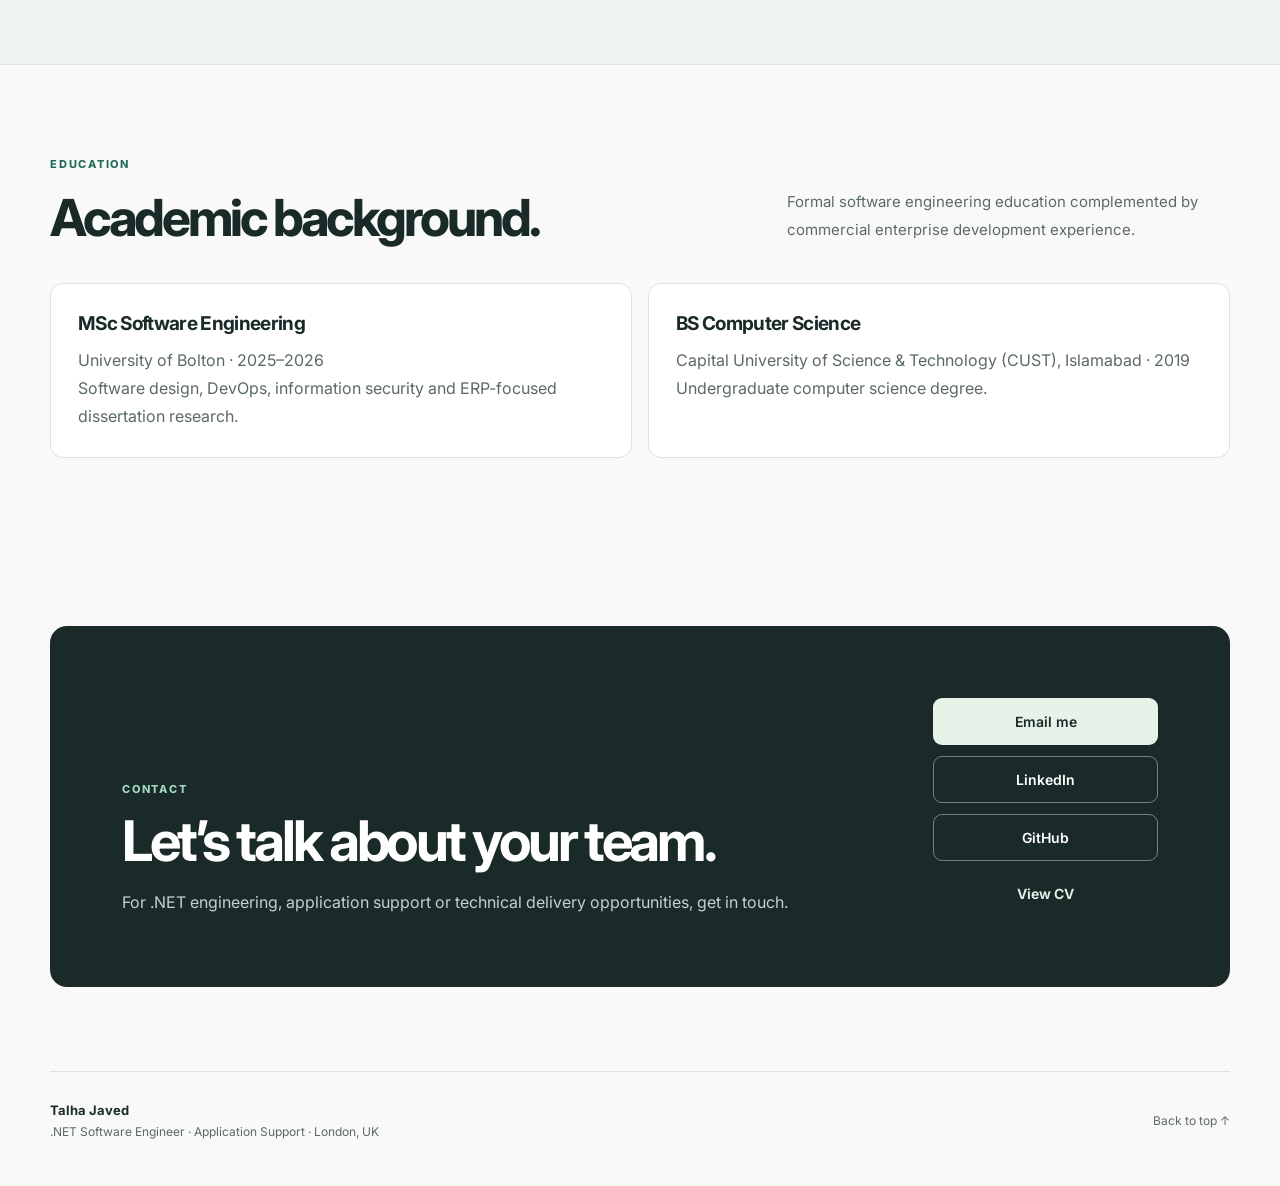
==== commit 518c189b: "Build two-column ERP modules home hero" ====
--- a/docs/index.html
+++ b/docs/index.html
@@ -44,21 +44,44 @@
   </header>
 
   <main id="top">
-    <section class="hero shell section home-hero">
-      <div class="hero-copy">
-        <div class="eyebrow"><span class="availability-dot" aria-hidden="true"></span> London, United Kingdom <span class="eyebrow-divider" aria-hidden="true">/</span> SOFTWARE ENGINEER</div>
-        <h1><span class="intro-name">Talha Javed <span class="hero-name-rule" aria-hidden="true"></span></span>Engineering software <em>built to last.</em></h1>
-        <p class="hero-lead">I’m a software engineer with 6+ years of experience developing and supporting enterprise applications. I specialise in customised ERP systems, financial modules, REST APIs and debugging complex .NET and SQL Server issues. My work spans requirements, implementation, testing and release coordination.</p>
-        <div class="hero-tags" aria-label="Core skills"><span>C# / .NET</span><span>SQL Server</span><span>REST APIs</span><span>ERP Systems</span></div>
-        <div class="hero-actions">
-          <a class="button button-primary" href="#work">Explore selected work <span aria-hidden="true">↗</span></a>
-          <a class="button button-secondary" href="./cv/Talha_Javed_CV.pdf" target="_blank" rel="noopener noreferrer">View CV</a>
-          <a class="text-link" href="https://github.com/talhajavedawan" target="_blank" rel="noopener noreferrer">GitHub ↗</a>
+    <section class="hero shell section home-hero" aria-labelledby="hero-heading">
+      <div class="hero-layout">
+        <div class="hero-copy">
+          <div class="eyebrow"><span class="availability-dot" aria-hidden="true"></span> Software Engineer · London, UK</div>
+          <h1 id="hero-heading"><span class="intro-name">Talha Javed <span class="hero-name-rule" aria-hidden="true"></span></span>Building customised ERP software for <em>real business operations.</em></h1>
+          <p class="hero-lead">I’m a Software Engineer with 6+ years of experience developing and supporting enterprise applications using C#, .NET, WPF and SQL Server. My work spans customised ERP modules, REST APIs, production troubleshooting and technical delivery.</p>
+          <p class="hero-support">I’ve contributed to finance, procurement, sales, inventory, HR, CRM and reporting modules, helping businesses manage connected operations within one ERP platform.</p>
+          <div class="hero-actions">
+            <a class="button button-primary" href="#work">Explore Projects <span aria-hidden="true">↗</span></a>
+            <a class="button button-secondary" href="./cv/Talha_Javed_CV.pdf" target="_blank" rel="noopener noreferrer">View CV</a>
+            <a class="text-link" href="#contact">Contact Me ↗</a>
+          </div>
+          <div class="hero-metrics" aria-label="Professional experience at a glance">
+            <div><strong>6+</strong><span>Years of experience</span></div>
+            <div><strong>9</strong><span>Businesses supported</span></div>
+            <div><strong>200–250</strong><span>ERP users supported</span></div>
+          </div>
+        </div>
+        <div class="erp-visual" role="img" aria-label="Illustrative diagram of a Customized ERP platform connected to fourteen modules: finance, procurement, sales, inventory, human resources, customer relationship management, reporting, vendors, costing, loans, intercompany, tax, notifications and administration.">
+          <div class="erp-radial-glow" aria-hidden="true"></div>
+          <div class="erp-orbit erp-orbit-outer" aria-hidden="true"></div>
+          <div class="erp-orbit erp-orbit-inner" aria-hidden="true"></div>
+          <div class="erp-visual-heading"><span class="erp-visual-kicker">ENTERPRISE SYSTEM</span><strong>One platform.<br>Connected modules.</strong></div>
+          <div class="erp-module-cloud" aria-hidden="true">
+            <span class="erp-module">Finance</span><span class="erp-module">Procurement</span>
+            <span class="erp-module">Sales</span><span class="erp-module">Inventory</span>
+            <span class="erp-module">HR</span><span class="erp-module">CRM</span>
+            <span class="erp-module">Reporting</span><span class="erp-module">Vendors</span>
+            <span class="erp-module">Costing</span><span class="erp-module">Loans</span>
+            <span class="erp-module">Intercompany</span><span class="erp-module">VAT / Tax</span>
+            <span class="erp-module">Notifications</span><span class="erp-module">Admin</span>
+          </div>
+          <div class="erp-core" aria-hidden="true"><span class="erp-core-mark">ERP</span><strong>Customized ERP</strong><small>Integrated business modules</small></div>
+          <div class="erp-visual-footer">ERP modules developed and supported across business operations</div>
         </div>
       </div>
       <div class="hero-bottom-line" aria-hidden="true"><span>01 / INTRODUCTION</span><span>SCROLL TO EXPLORE ↓</span></div>
     </section>
-
 
     <section id="about" class="one-page-section section shell">
       <div class="section-heading"><div><span class="kicker">About</span><h2>Engineering experience across the software lifecycle.</h2></div><p>I work with developers and business stakeholders to turn operational needs into reliable software. My background combines hands-on C#/WPF development, SQL Server troubleshooting, application support and delivery coordination.</p></div>
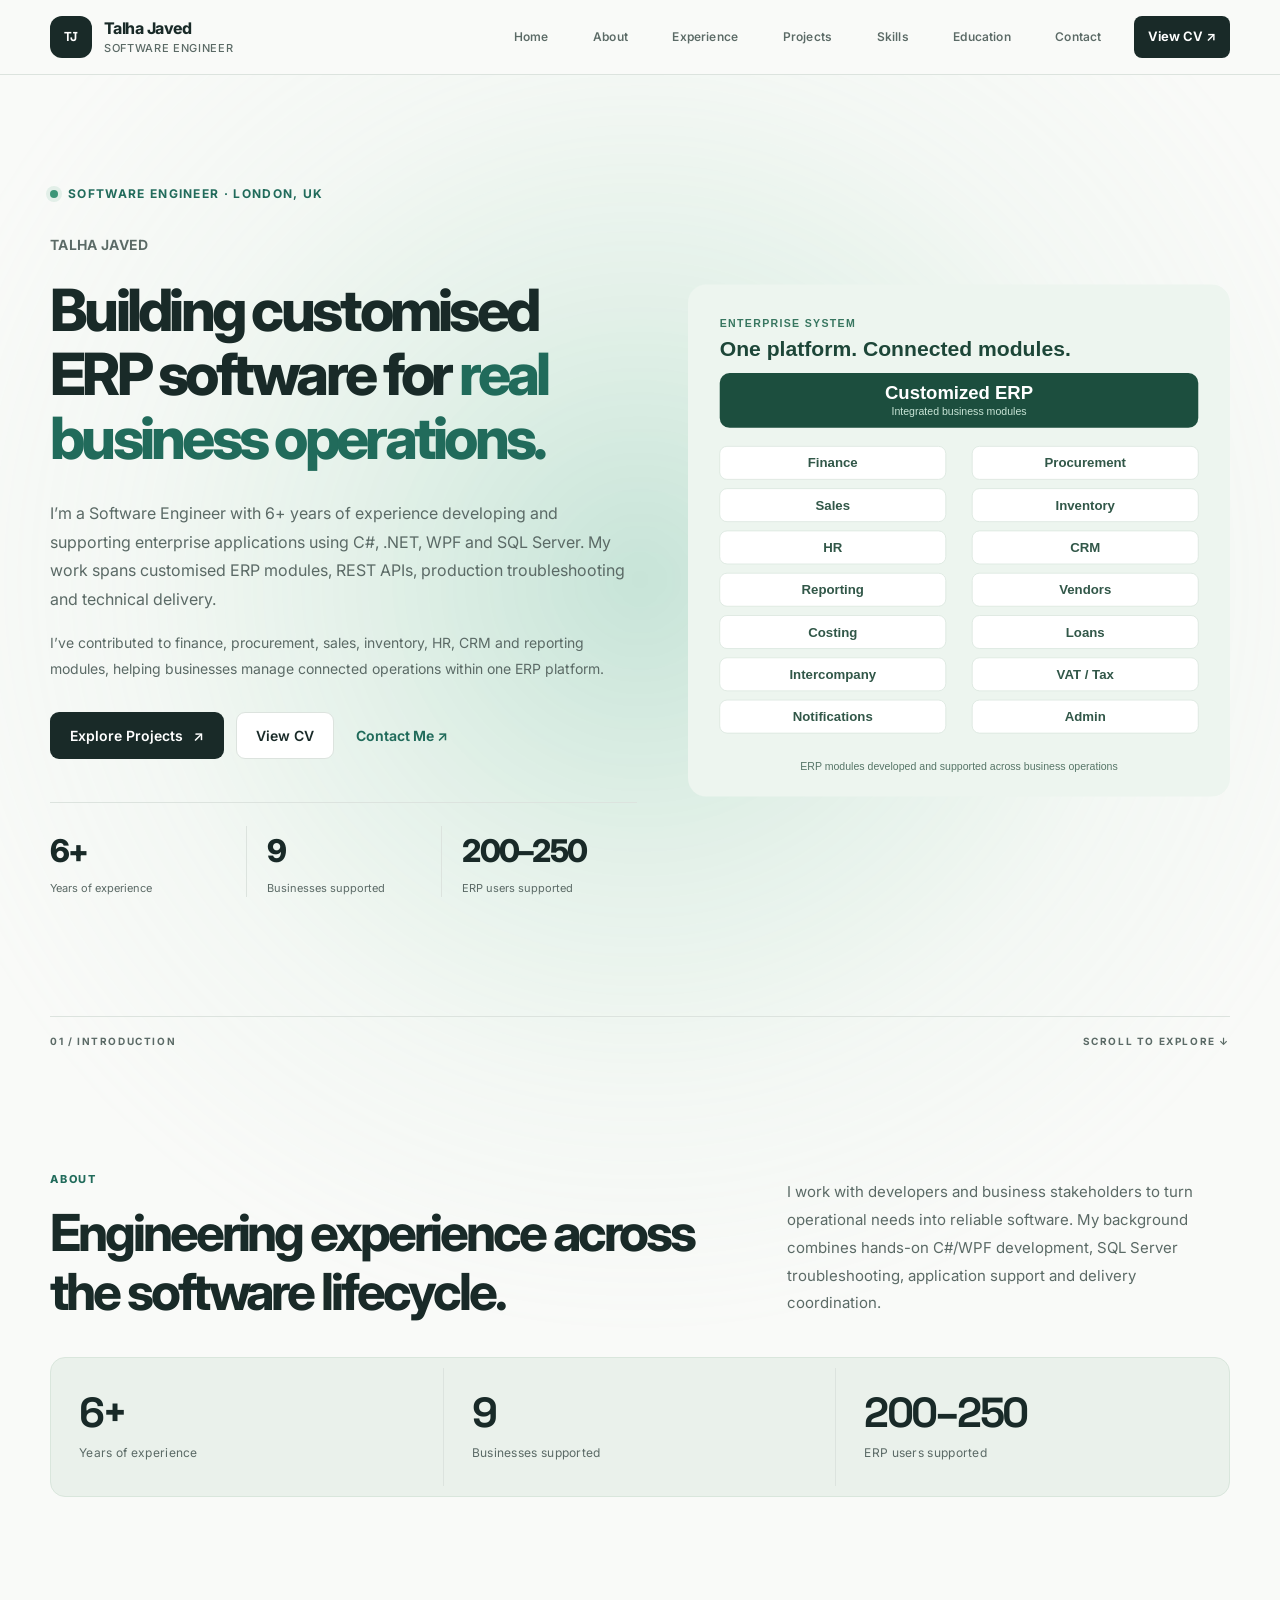
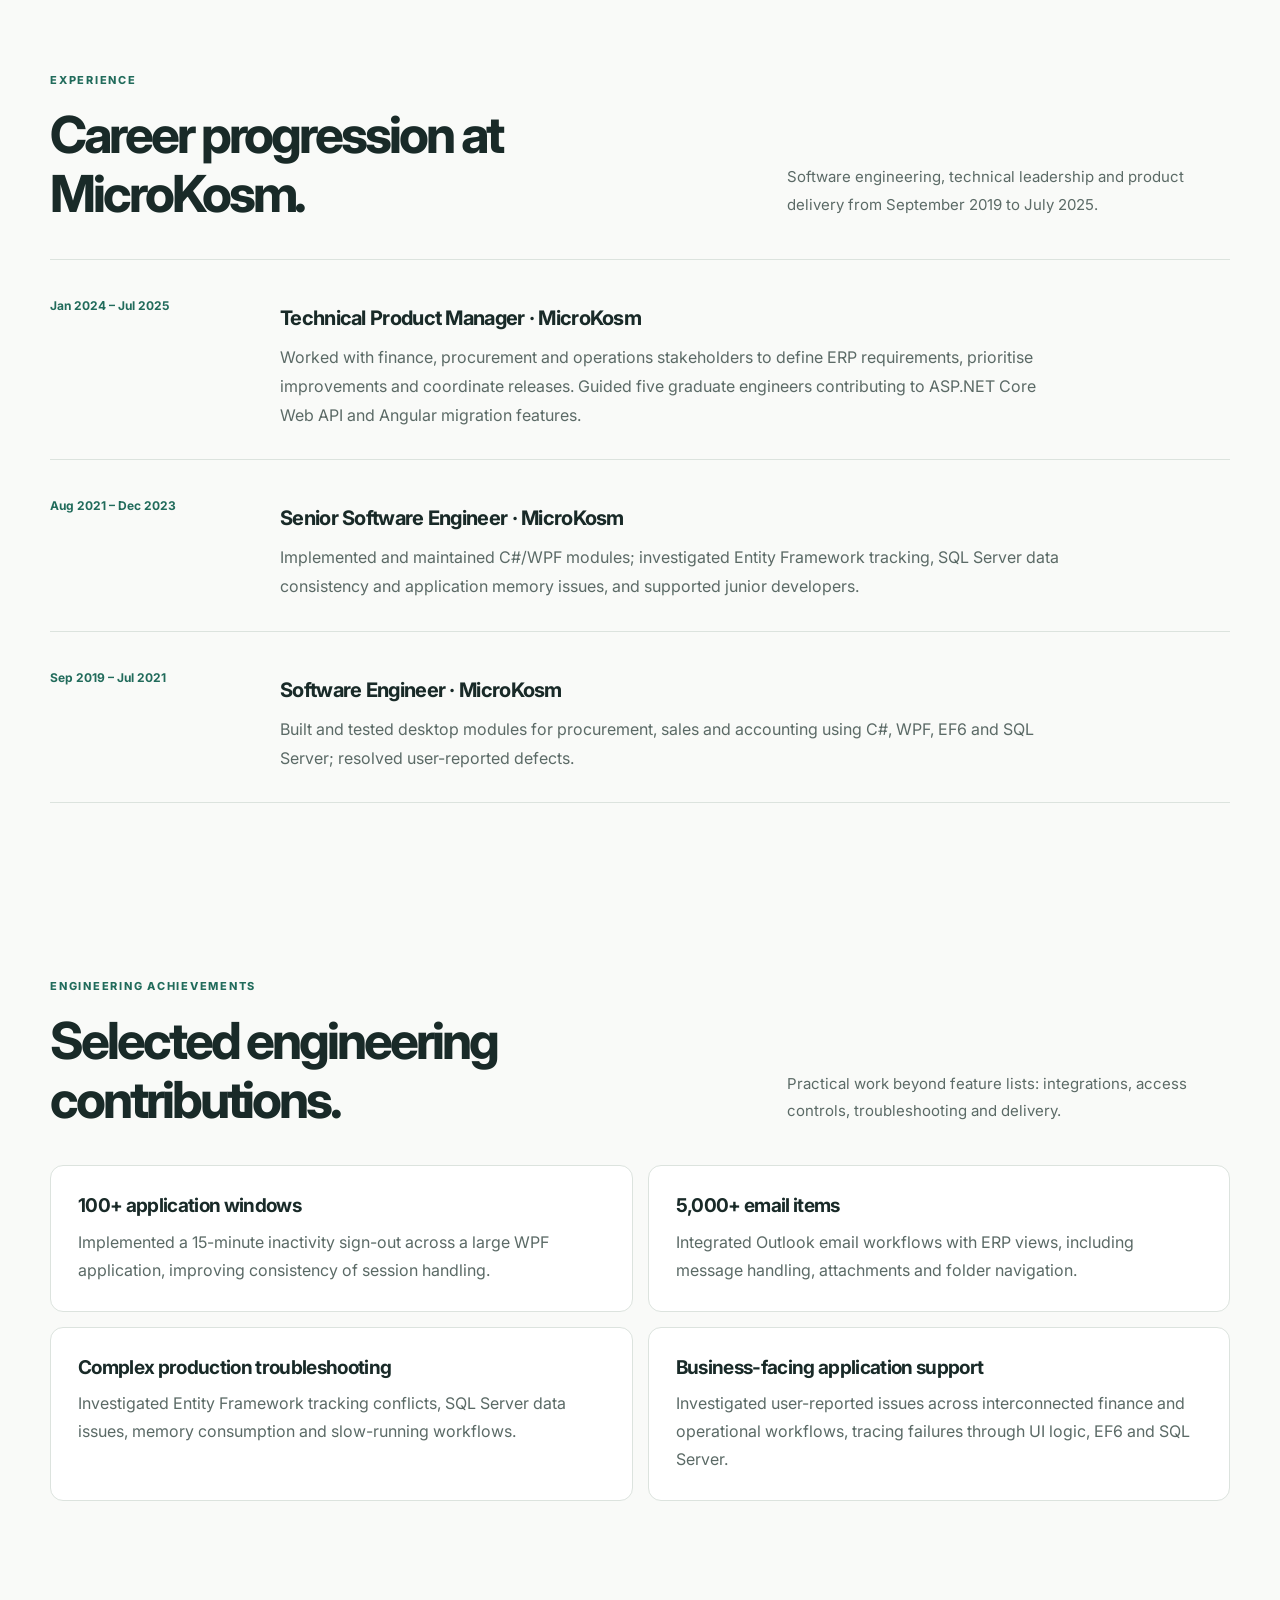
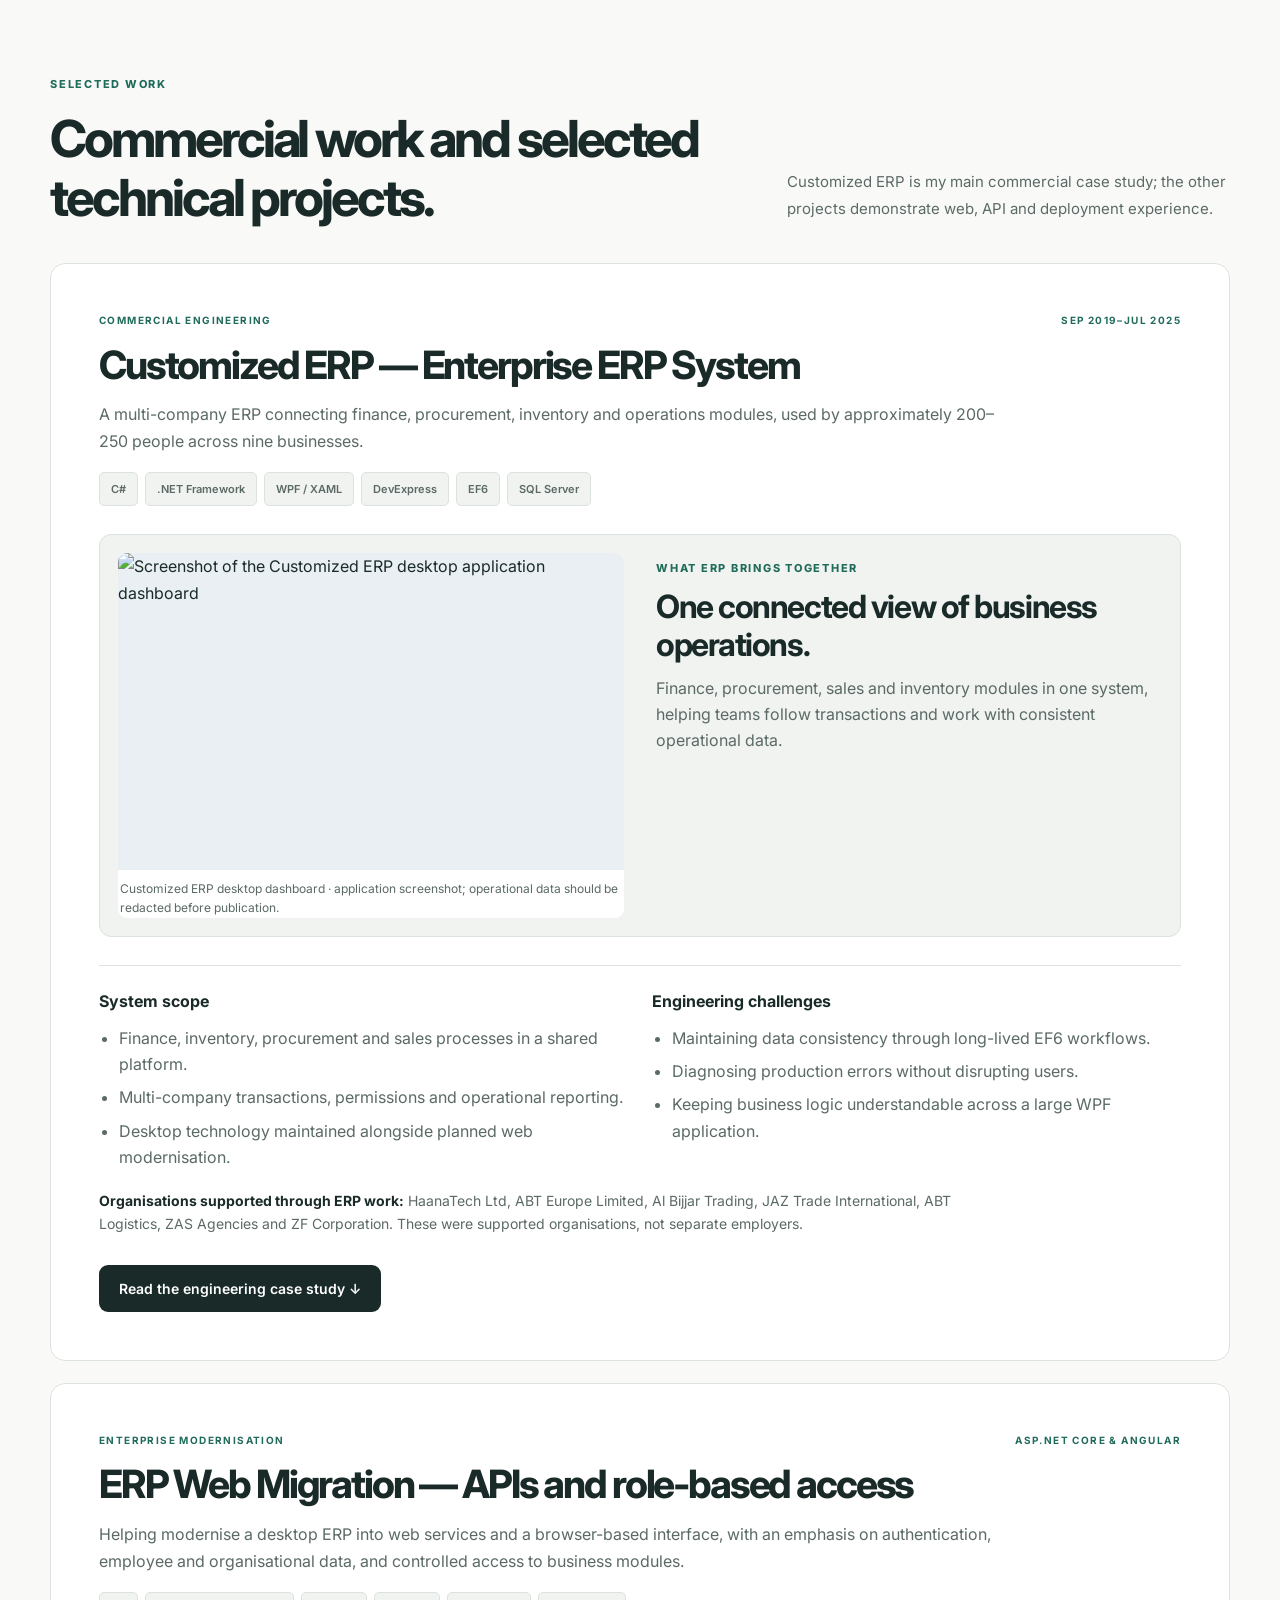
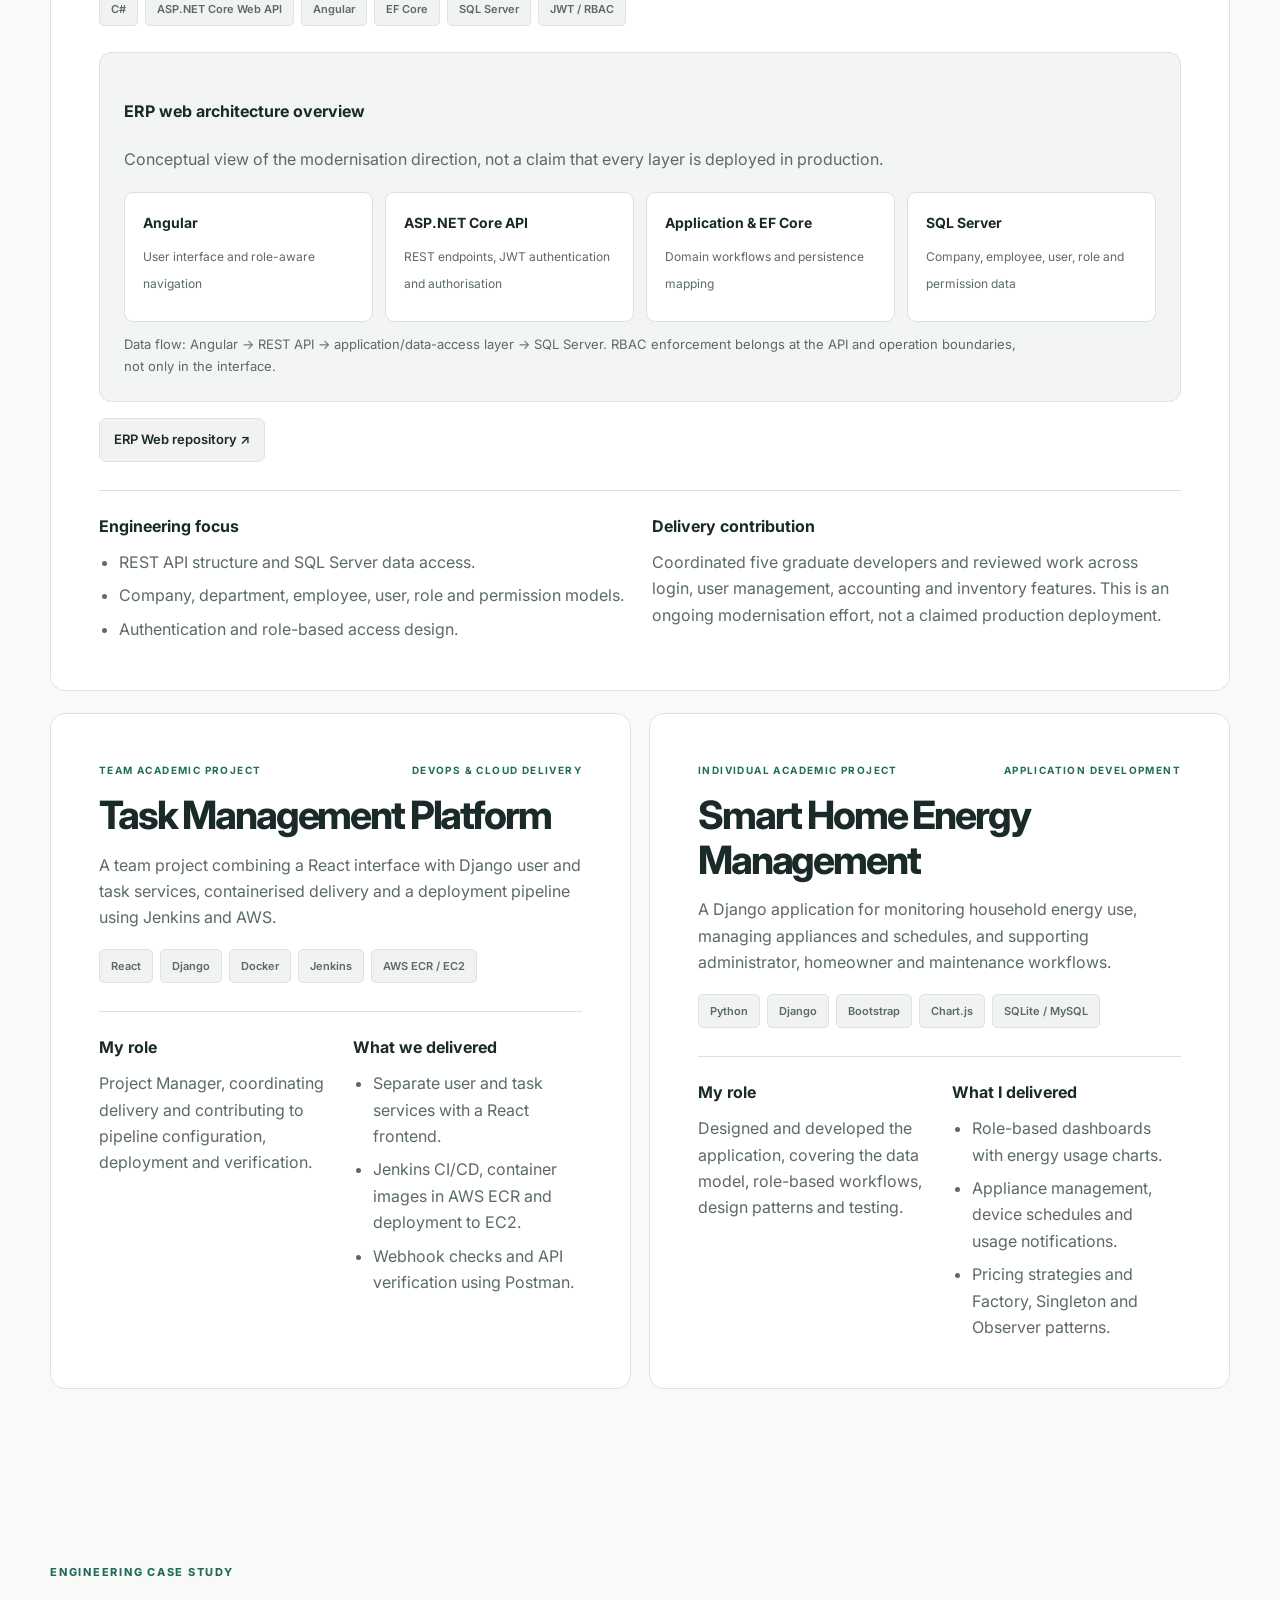
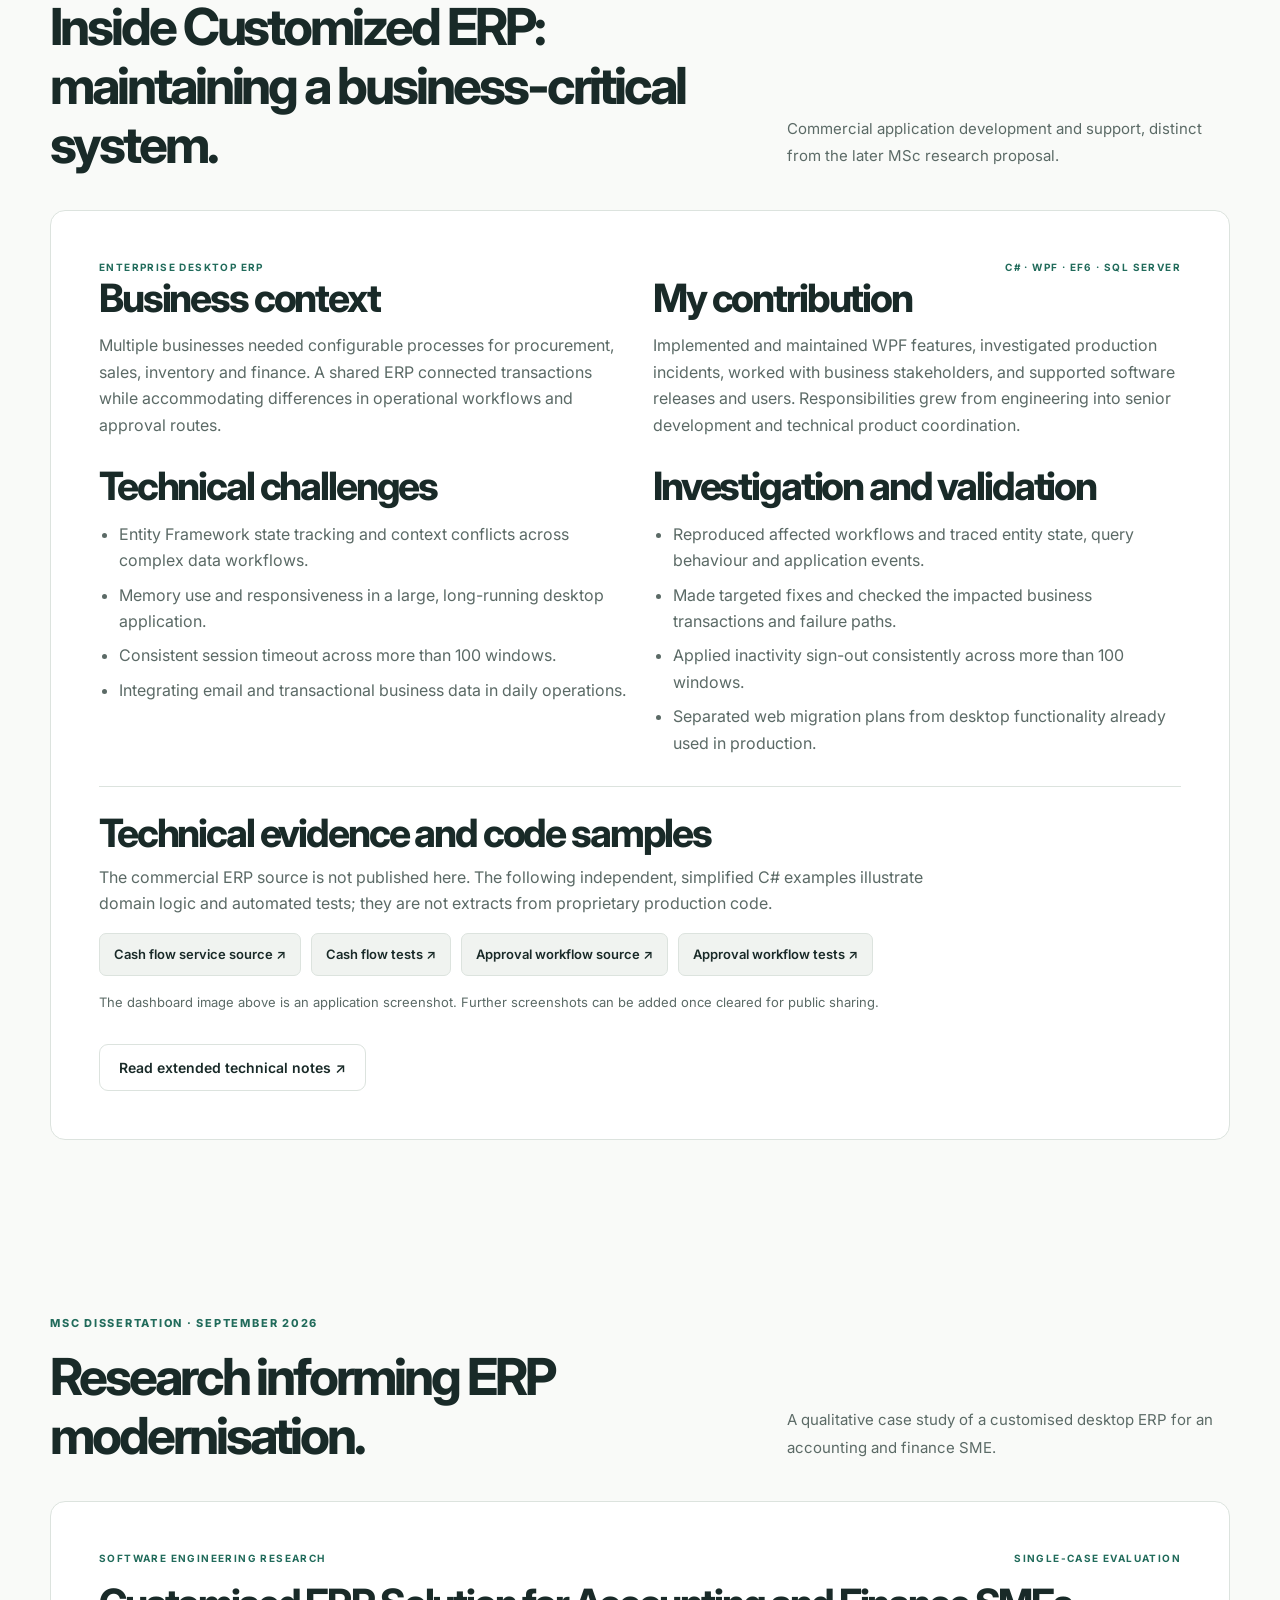
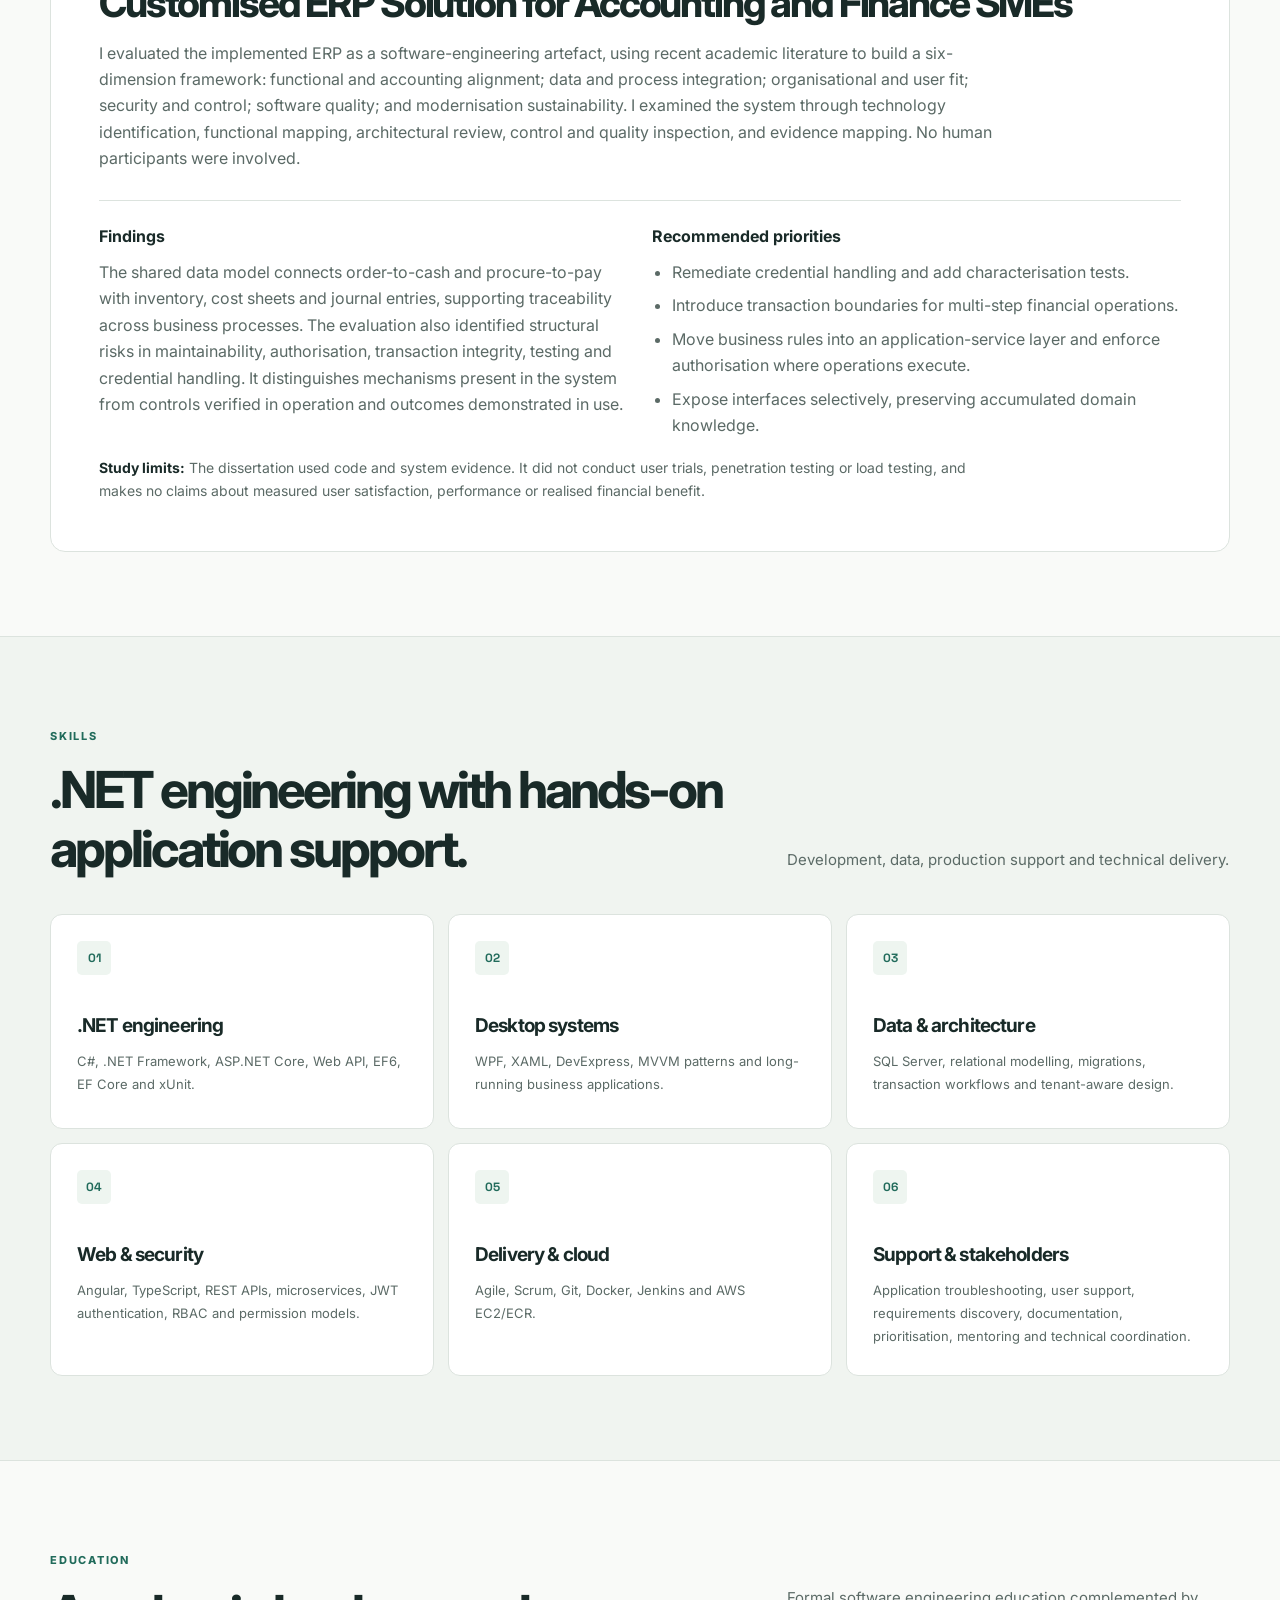
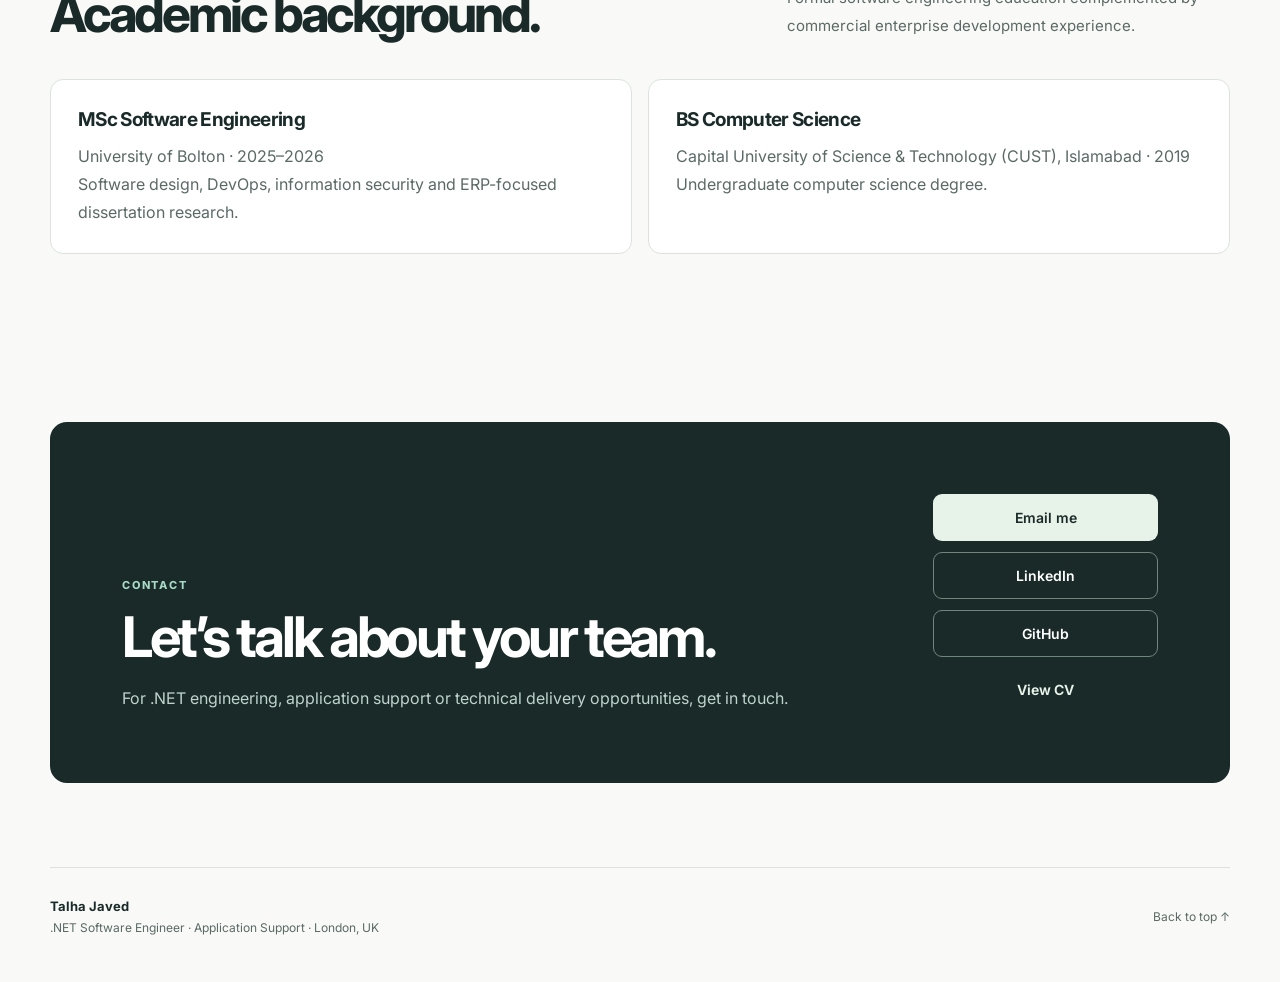
==== commit 5db78870: "Display single ERP modules image on homepage instead of overlapping HTML tiles" ====
--- a/docs/index.html
+++ b/docs/index.html
@@ -62,22 +62,9 @@
             <div><strong>200–250</strong><span>ERP users supported</span></div>
           </div>
         </div>
-        <div class="erp-visual" role="img" aria-label="Illustrative diagram of a Customized ERP platform connected to fourteen modules: finance, procurement, sales, inventory, human resources, customer relationship management, reporting, vendors, costing, loans, intercompany, tax, notifications and administration.">
+        <div class="erp-image-frame">
           <div class="erp-radial-glow" aria-hidden="true"></div>
-          <div class="erp-orbit erp-orbit-outer" aria-hidden="true"></div>
-          <div class="erp-orbit erp-orbit-inner" aria-hidden="true"></div>
-          <div class="erp-visual-heading"><span class="erp-visual-kicker">ENTERPRISE SYSTEM</span><strong>One platform.<br>Connected modules.</strong></div>
-          <div class="erp-module-cloud" aria-hidden="true">
-            <span class="erp-module">Finance</span><span class="erp-module">Procurement</span>
-            <span class="erp-module">Sales</span><span class="erp-module">Inventory</span>
-            <span class="erp-module">HR</span><span class="erp-module">CRM</span>
-            <span class="erp-module">Reporting</span><span class="erp-module">Vendors</span>
-            <span class="erp-module">Costing</span><span class="erp-module">Loans</span>
-            <span class="erp-module">Intercompany</span><span class="erp-module">VAT / Tax</span>
-            <span class="erp-module">Notifications</span><span class="erp-module">Admin</span>
-          </div>
-          <div class="erp-core" aria-hidden="true"><span class="erp-core-mark">ERP</span><strong>Customized ERP</strong><small>Integrated business modules</small></div>
-          <div class="erp-visual-footer">ERP modules developed and supported across business operations</div>
+          <img class="erp-modules-image" src="./images/customized-erp-modules.svg" alt="Customized ERP overview showing finance, procurement, sales, inventory, HR, CRM, reporting, vendors, costing, loans, intercompany, VAT and tax, notifications and administration modules." width="820" height="775" decoding="async" />
         </div>
       </div>
       <div class="hero-bottom-line" aria-hidden="true"><span>01 / INTRODUCTION</span><span>SCROLL TO EXPLORE ↓</span></div>
--- a/docs/styles.css
+++ b/docs/styles.css
@@ -633,3 +633,103 @@
 @media(max-width:820px){.nav-links{background:var(--bg);border:1px solid var(--line);gap:0}.nav-links>a:not(.nav-cv){font-size:14px}.nav-links>.nav-cv{margin:8px 10px}.menu-toggle{display:block}}
 @media(max-width:620px){.shell{width:calc(100% - 38px)}.home-hero{padding-top:50px!important;padding-bottom:40px!important}.home-hero h1{font-size:clamp(42px,10.5vw,63px)!important;letter-spacing:-.07em!important}.home-hero .intro-name{font-size:12px!important}.eyebrow{font-size:10px;gap:7px;flex-wrap:wrap;margin-bottom:20px}.hero-lead{font-size:16px}.hero-bottom-line{margin-top:52px}.one-page-section{padding-block:57px!important}.section-heading h2{font-size:clamp(30px,8vw,40px)!important}.metrics{grid-template-columns:1fr}.metrics article{border-right:0;border-bottom:1px solid var(--line)}.metrics article:last-child{border-bottom:0}.evidence-grid,.education-grid,.case-study-content,.project-details,.erp-feature{grid-template-columns:1fr}.one-page-project{padding:24px}.contact-card{padding:32px 24px}.hero-actions{gap:10px}.hero-actions .button{flex:0 0 auto}}
 @media(prefers-reduced-motion:reduce){.button:hover{transform:none}}
+
+/* Home redesign: left-aligned introduction and animated radial ERP module map */
+.home-hero{display:block!important;padding-top:78px!important;padding-bottom:34px!important;min-height:unset!important}
+.hero-layout{display:grid;grid-template-columns:minmax(0,1.04fr) minmax(0,.96fr);align-items:center;gap:clamp(35px,4vw,76px)}
+.home-hero .hero-copy{max-width:none;min-width:0}
+.home-hero h1{font-size:clamp(40px,4.55vw,69px)!important;max-width:690px;line-height:1.105!important;letter-spacing:-.064em!important}
+.home-hero h1 em{display:inline;color:var(--accent)}
+.home-hero .hero-lead{font-size:16px;line-height:1.8;max-width:620px;margin:0 0 16px}
+.hero-support{max-width:620px;font-size:14px;line-height:1.85;color:var(--muted);margin:0}
+.hero-metrics{display:grid;grid-template-columns:repeat(3,minmax(0,1fr));gap:0;border-top:1px solid var(--line);margin-top:43px;padding-top:23px}
+.hero-metrics>div{padding-right:12px}
+.hero-metrics>div+div{border-left:1px solid var(--line);padding-left:20px}
+.hero-metrics strong{display:block;font-size:clamp(22px,2.45vw,32px);letter-spacing:-.055em;font-weight:800;color:var(--text)}
+.hero-metrics span{display:block;font-size:11px;line-height:1.45;color:var(--muted);margin-top:3px}
+.erp-visual{isolation:isolate;position:relative;min-width:0;width:100%;aspect-ratio:1/1.04;min-height:500px;overflow:hidden;background:linear-gradient(150deg,#f8fcf9 0%,#edf5ef 56%,#e2f0e9 100%);border:1px solid #d2e3d9;border-radius:26px;box-shadow:0 22px 75px rgba(24,82,59,.085)}
+.erp-radial-glow{position:absolute;z-index:-1;inset:-28%;border-radius:50%;background:radial-gradient(circle at 50% 50%,rgba(51,162,123,.25) 0%,rgba(126,202,159,.15) 26%,rgba(175,220,196,.07) 42%,transparent 62%);filter:blur(15px);animation:erp-glow-float 14s ease-in-out infinite alternate}
+.erp-orbit{position:absolute;border:1px dashed rgba(42,117,83,.23);border-radius:50%;top:50%;left:50%;transform:translate(-50%,-50%);pointer-events:none}
+.erp-orbit-outer{width:78%;aspect-ratio:1}
+.erp-orbit-inner{width:49%;aspect-ratio:1;border-style:solid;border-color:rgba(42,117,83,.16)}
+.erp-visual-heading{position:absolute;z-index:3;top:6%;left:7%;display:flex;flex-direction:column;gap:7px}
+.erp-visual-kicker{font-size:10px;letter-spacing:.19em;color:#387660;font-weight:800}
+.erp-visual-heading strong{font-size:clamp(19px,2vw,27px);letter-spacing:-.05em;line-height:1.17;color:#1d4638}
+.erp-core{z-index:3;position:absolute;top:52%;left:50%;transform:translate(-50%,-50%);width:38%;aspect-ratio:1;display:flex;flex-direction:column;align-items:center;justify-content:center;text-align:center;gap:5px;border-radius:50%;background:#1c4e3e;color:white;border:6px solid rgba(255,255,255,.83);box-shadow:0 18px 42px rgba(18,78,53,.21)}
+.erp-core-mark{display:grid;place-items:center;width:43px;height:43px;border:1px solid rgba(255,255,255,.28);border-radius:12px;font-weight:800;letter-spacing:-.055em;font-size:15px}
+.erp-core strong{font-size:clamp(12px,1.5vw,19px);letter-spacing:-.045em}
+.erp-core small{font-size:clamp(8px,.85vw,10px);color:#c8e4d6;line-height:1.4;padding:0 8px}
+.erp-module-cloud{position:absolute;inset:0;z-index:2}
+.erp-module{position:absolute;display:inline-flex;align-items:center;justify-content:center;white-space:nowrap;padding:8px 12px;border:1px solid #d5e3d9;border-radius:10px;background:rgba(255,255,255,.93);font-size:clamp(9px,1vw,12px);font-weight:700;color:#315748;box-shadow:0 5px 18px rgba(21,77,49,.075);animation:erp-tag-float 7s ease-in-out infinite alternate}
+.erp-module:nth-child(1){top:22%;left:8%}.erp-module:nth-child(2){top:15%;left:42%;animation-delay:-2s}.erp-module:nth-child(3){top:25%;right:7%;animation-delay:-3s}
+.erp-module:nth-child(4){top:38%;left:4%;animation-delay:-1s}.erp-module:nth-child(5){top:43%;right:5%;animation-delay:-4s}.erp-module:nth-child(6){top:58%;left:5%;animation-delay:-3s}
+.erp-module:nth-child(7){top:65%;right:4%;animation-delay:-2s}.erp-module:nth-child(8){top:76%;left:11%;animation-delay:-5s}.erp-module:nth-child(9){top:81%;right:19%;animation-delay:-1s}
+.erp-module:nth-child(10){top:67%;left:35%;animation-delay:-6s}.erp-module:nth-child(11){top:33%;left:37%;animation-delay:-2.5s}
+.erp-module:nth-child(12){top:54%;right:13%;animation-delay:-4.5s}.erp-module:nth-child(13){top:9%;right:5%;animation-delay:-3.5s}.erp-module:nth-child(14){top:88%;left:39%;animation-delay:-2.5s}
+.erp-visual-footer{position:absolute;bottom:3%;left:6%;right:6%;font-size:10px;color:#567567;text-align:center;letter-spacing:.015em}
+@keyframes erp-glow-float{0%{transform:translate(-8%,-6%) scale(.92)}50%{transform:translate(8%,4%) scale(1.04)}100%{transform:translate(-3%,10%) scale(.96)}}
+@keyframes erp-tag-float{0%{transform:translateY(-3px)}100%{transform:translateY(4px)}}
+@media(max-width:1040px){.hero-layout{grid-template-columns:minmax(0,1fr) minmax(0,.95fr);gap:26px}.erp-visual{min-height:420px}.erp-module{padding:6px 8px;font-size:9px}.home-hero h1{font-size:clamp(37px,4.5vw,52px)!important}}
+@media(max-width:800px){.hero-layout{grid-template-columns:1fr;gap:38px}.erp-visual{width:min(100%,610px);margin:0 auto;min-height:0}.home-hero h1{font-size:clamp(44px,7.5vw,67px)!important}.hero-metrics{max-width:650px}.erp-module{font-size:clamp(9px,1.5vw,12px);padding:8px 12px}}
+@media(max-width:520px){.home-hero{padding-top:42px!important}.home-hero h1{font-size:clamp(38px,10vw,52px)!important}.hero-metrics strong{font-size:23px}.hero-metrics>div+div{padding-left:10px}.hero-metrics span{font-size:10px}.erp-visual{border-radius:18px;min-height:0;aspect-ratio:1/1.1}.erp-visual-heading strong{font-size:18px}.erp-module{font-size:8px;padding:5px 7px;border-radius:7px}.erp-core{border-width:3px;width:40%}.erp-core-mark{width:28px;height:28px;font-size:11px}.erp-core strong{font-size:11px}.erp-core small{font-size:7px}.erp-visual-footer{font-size:8px}}
+@media(prefers-reduced-motion:reduce){.erp-radial-glow,.erp-module{animation:none!important}}
+
+
+/* Layout correction: module tiles flow in a grid instead of absolute positions.
+   The radial remains decorative, never behind text that needs to move. */
+.hero-layout{align-items:center}
+.erp-visual{
+  display:flex;flex-direction:column;align-items:stretch;justify-content:flex-start;
+  aspect-ratio:auto;min-height:0;padding:clamp(18px,2.6vw,30px);
+  overflow:hidden;gap:16px
+}
+.erp-visual .erp-radial-glow{z-index:-1}
+.erp-visual .erp-orbit{display:none}
+.erp-visual .erp-visual-heading{
+  position:relative;inset:auto;top:auto;left:auto;right:auto;order:0;
+  display:flex;flex-direction:column;gap:5px
+}
+.erp-visual .erp-visual-heading strong{font-size:clamp(19px,2vw,26px)}
+.erp-visual .erp-core{
+  position:relative;inset:auto;top:auto;left:auto;right:auto;
+  transform:none;order:1;width:100%;height:auto;aspect-ratio:auto;
+  border:1px solid rgba(255,255,255,.8);border-radius:14px;
+  padding:17px 15px;display:flex;flex-direction:row;justify-content:center;
+  gap:12px;box-shadow:0 9px 26px rgba(18,78,53,.13)
+}
+.erp-visual .erp-core-mark{width:38px;height:38px;flex-shrink:0}
+.erp-visual .erp-core strong{font-size:clamp(15px,1.5vw,20px)}
+.erp-visual .erp-core small{font-size:11px}
+.erp-visual .erp-module-cloud{
+  position:relative;inset:auto;order:2;
+  display:grid;grid-template-columns:repeat(2,minmax(0,1fr));gap:8px;
+  width:100%;align-items:stretch
+}
+.erp-visual .erp-module-cloud .erp-module,
+.erp-visual .erp-module-cloud .erp-module:nth-child(n){
+  position:relative;inset:auto;top:auto;right:auto;bottom:auto;left:auto;
+  min-width:0;white-space:normal;overflow-wrap:break-word;
+  text-align:center;transform:none;animation:none;
+  padding:9px 7px;font-size:clamp(11px,1vw,13px);line-height:1.3;
+  box-shadow:0 3px 10px rgba(21,77,49,.035)
+}
+.erp-visual .erp-visual-footer{
+  position:relative;inset:auto;bottom:auto;left:auto;right:auto;order:3;
+  padding-top:3px;font-size:11px;line-height:1.5
+}
+@media(max-width:1040px){
+  .erp-visual{padding:20px;gap:12px}
+  .erp-visual .erp-module-cloud .erp-module{font-size:11px;padding:8px 6px}
+}
+@media(max-width:800px){
+  .erp-visual{width:min(100%,600px);min-height:0}
+}
+@media(max-width:520px){
+  .erp-visual{aspect-ratio:auto;min-height:0;padding:17px;gap:12px}
+  .erp-visual .erp-core{padding:13px 8px}
+  .erp-visual .erp-core strong{font-size:15px}
+  .erp-visual .erp-core small{font-size:10px}
+  .erp-visual .erp-module-cloud{gap:7px}
+  .erp-visual .erp-module-cloud .erp-module{font-size:11px;padding:9px 5px}
+  .erp-visual .erp-visual-footer{font-size:10px}
+}
